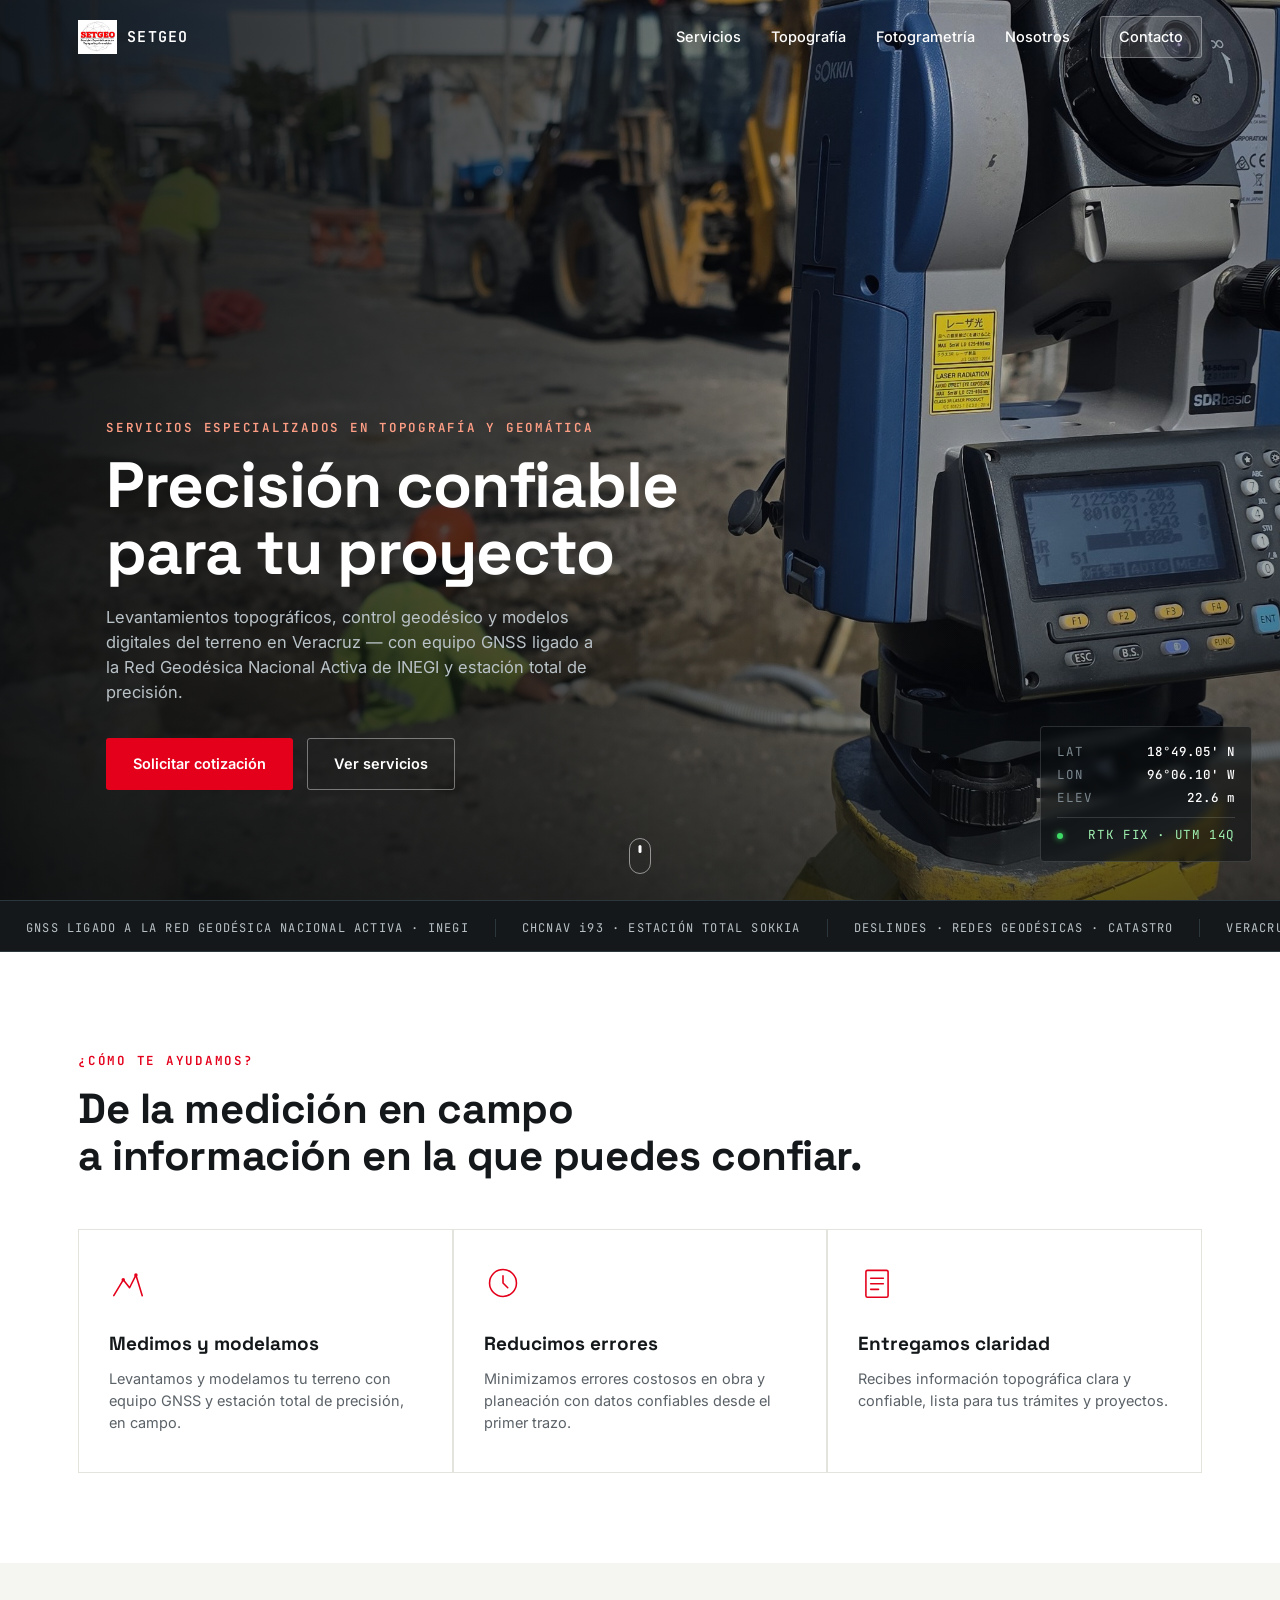
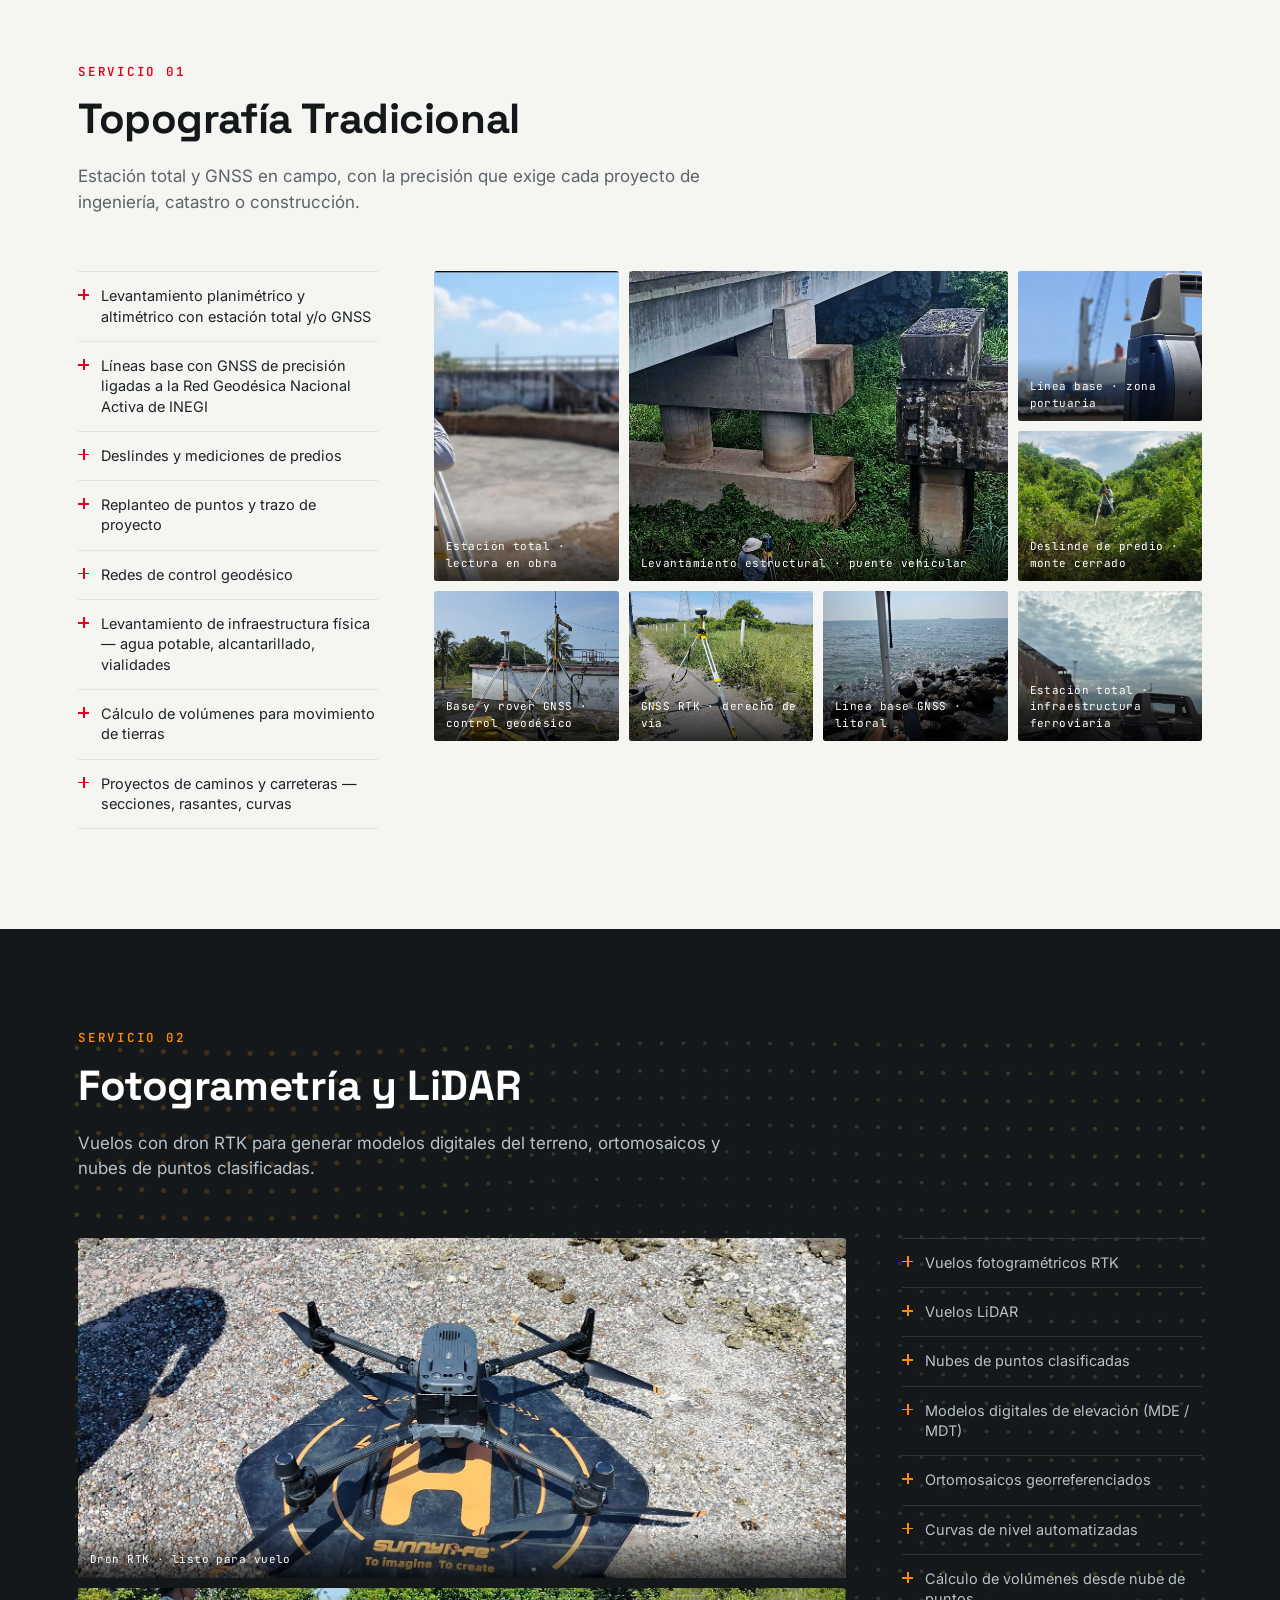
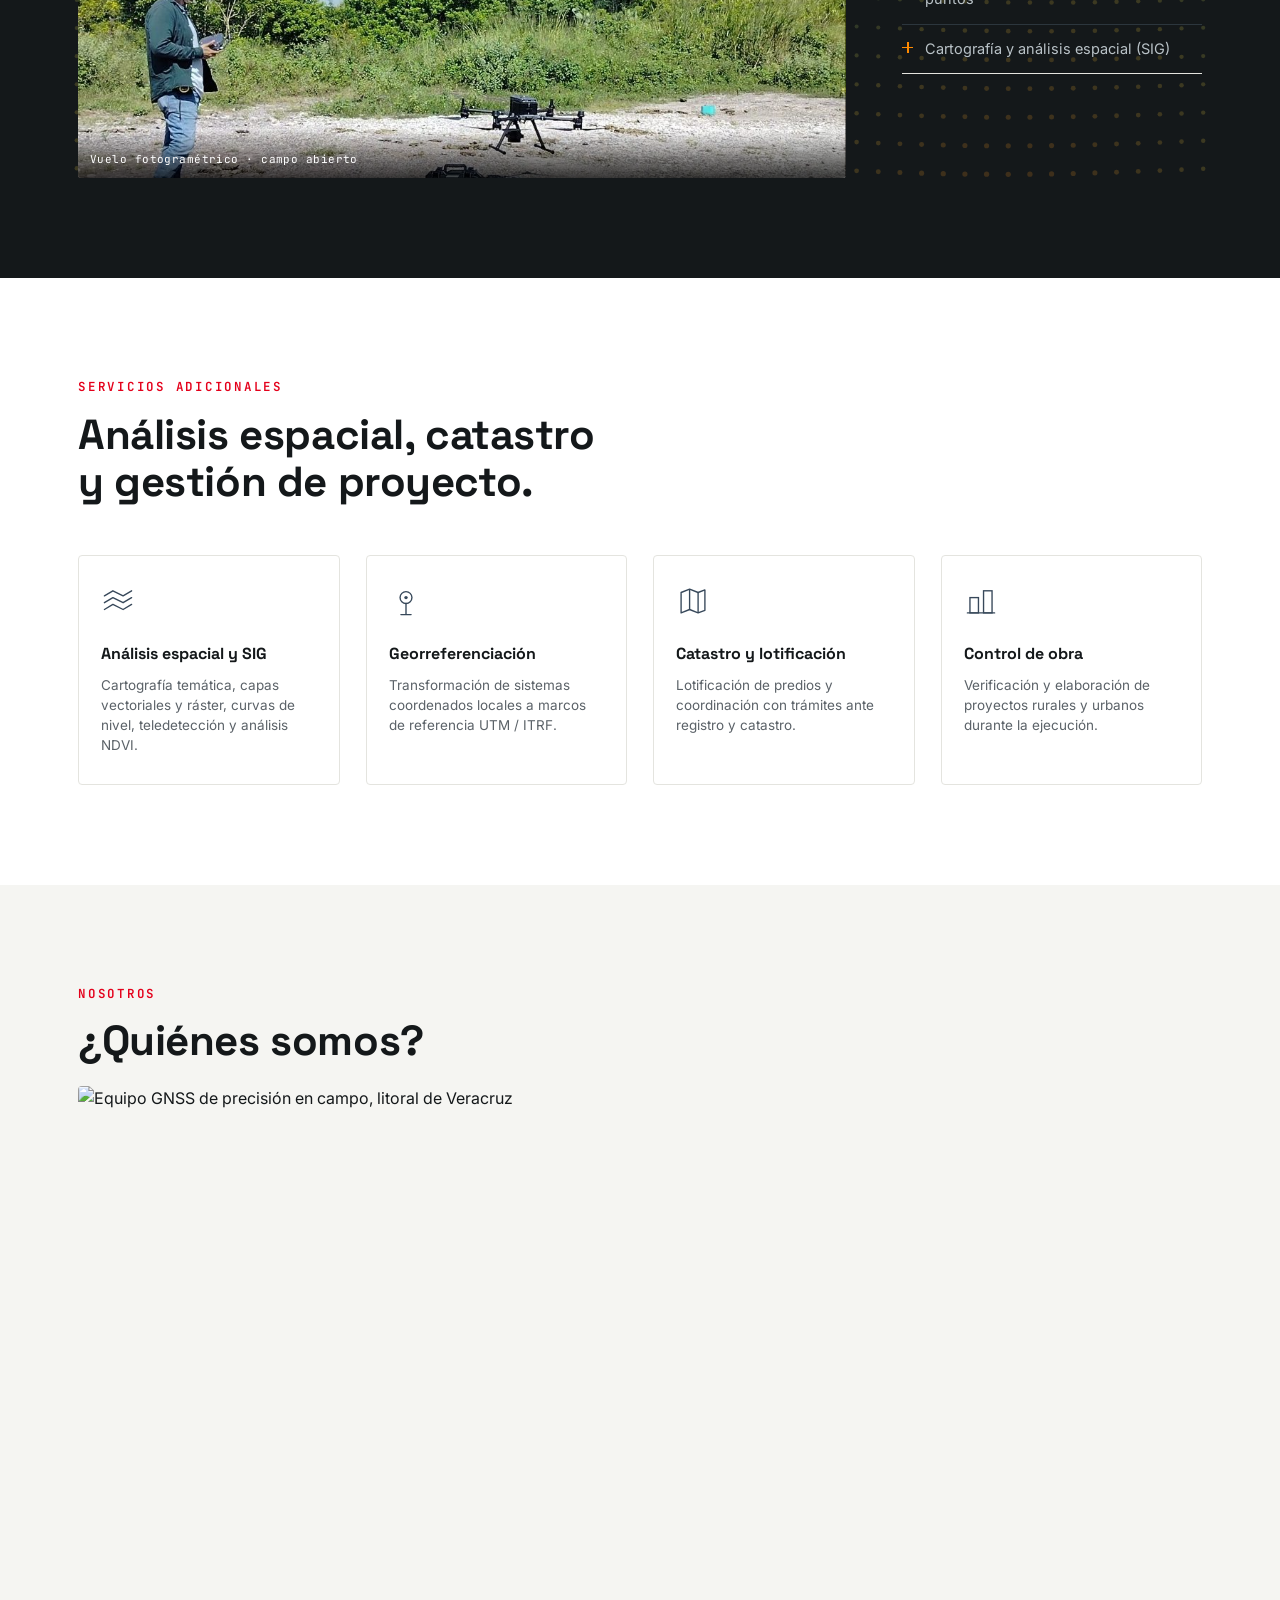
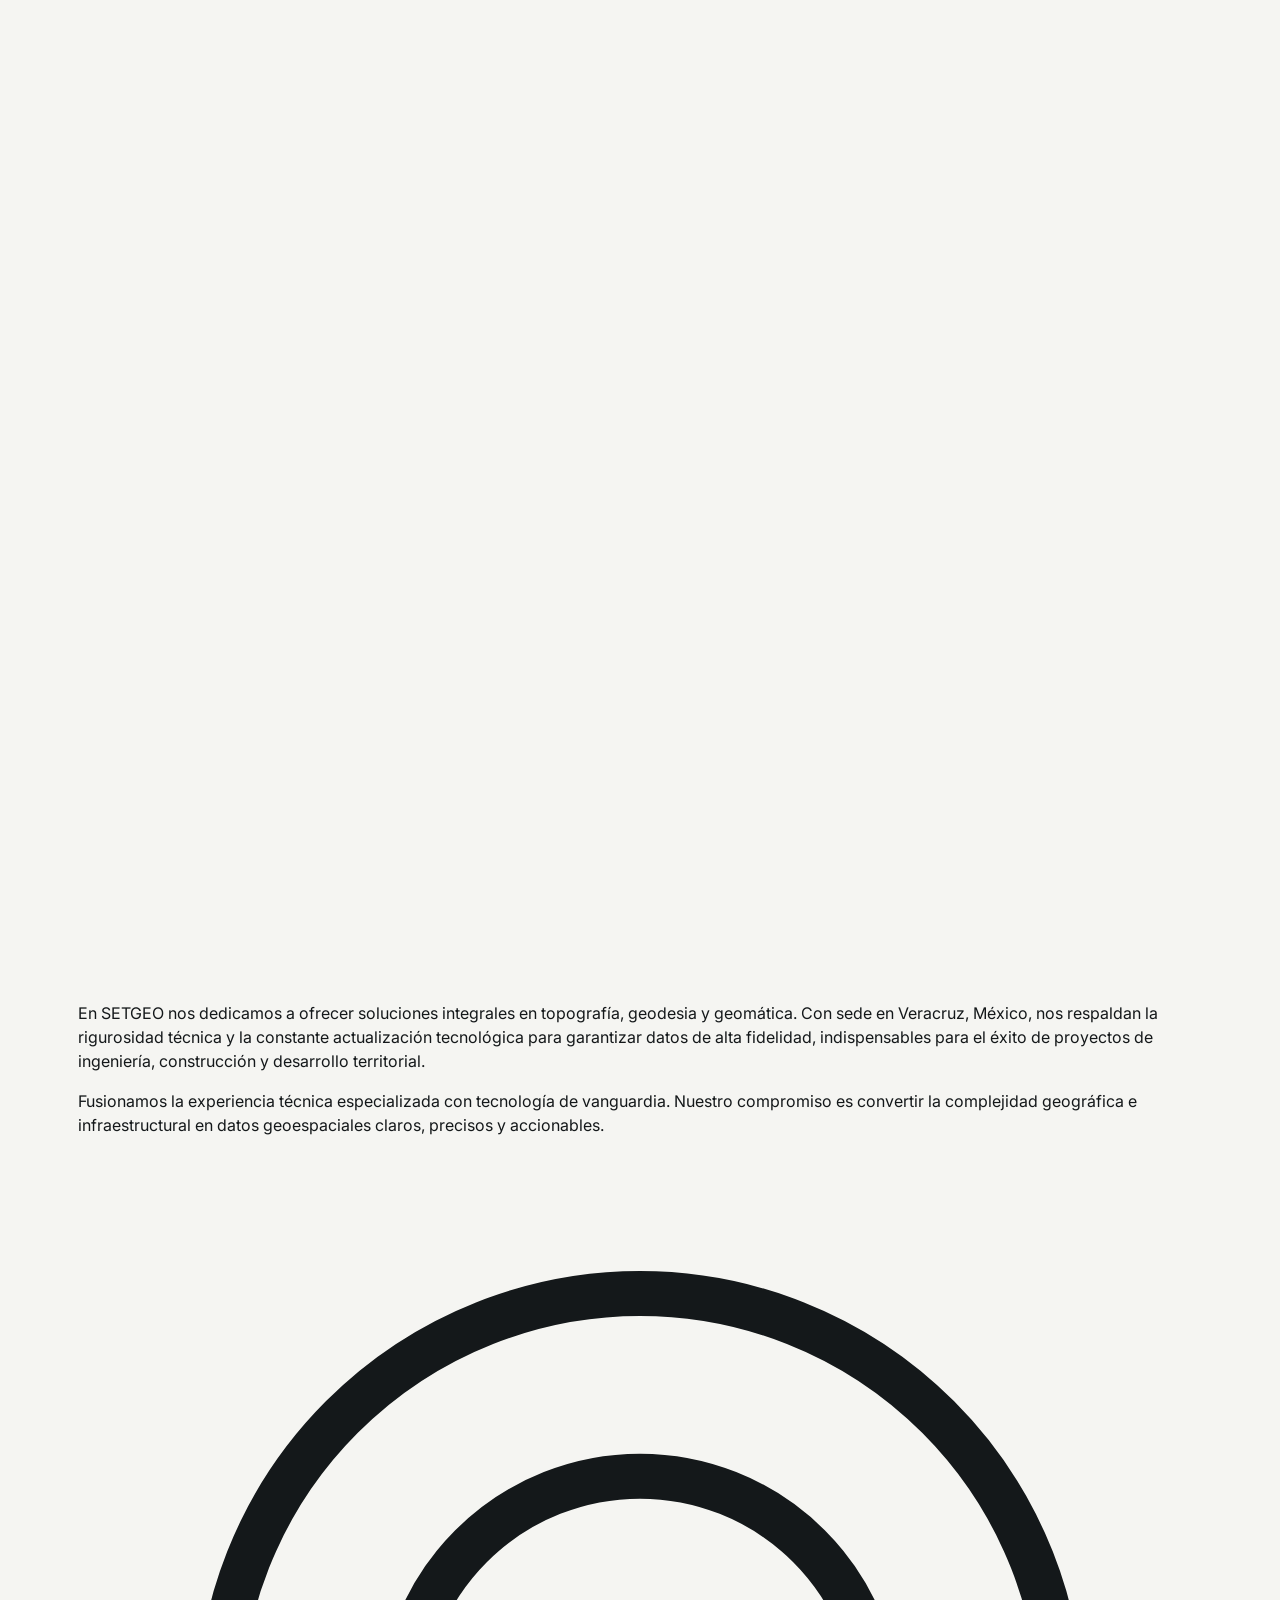
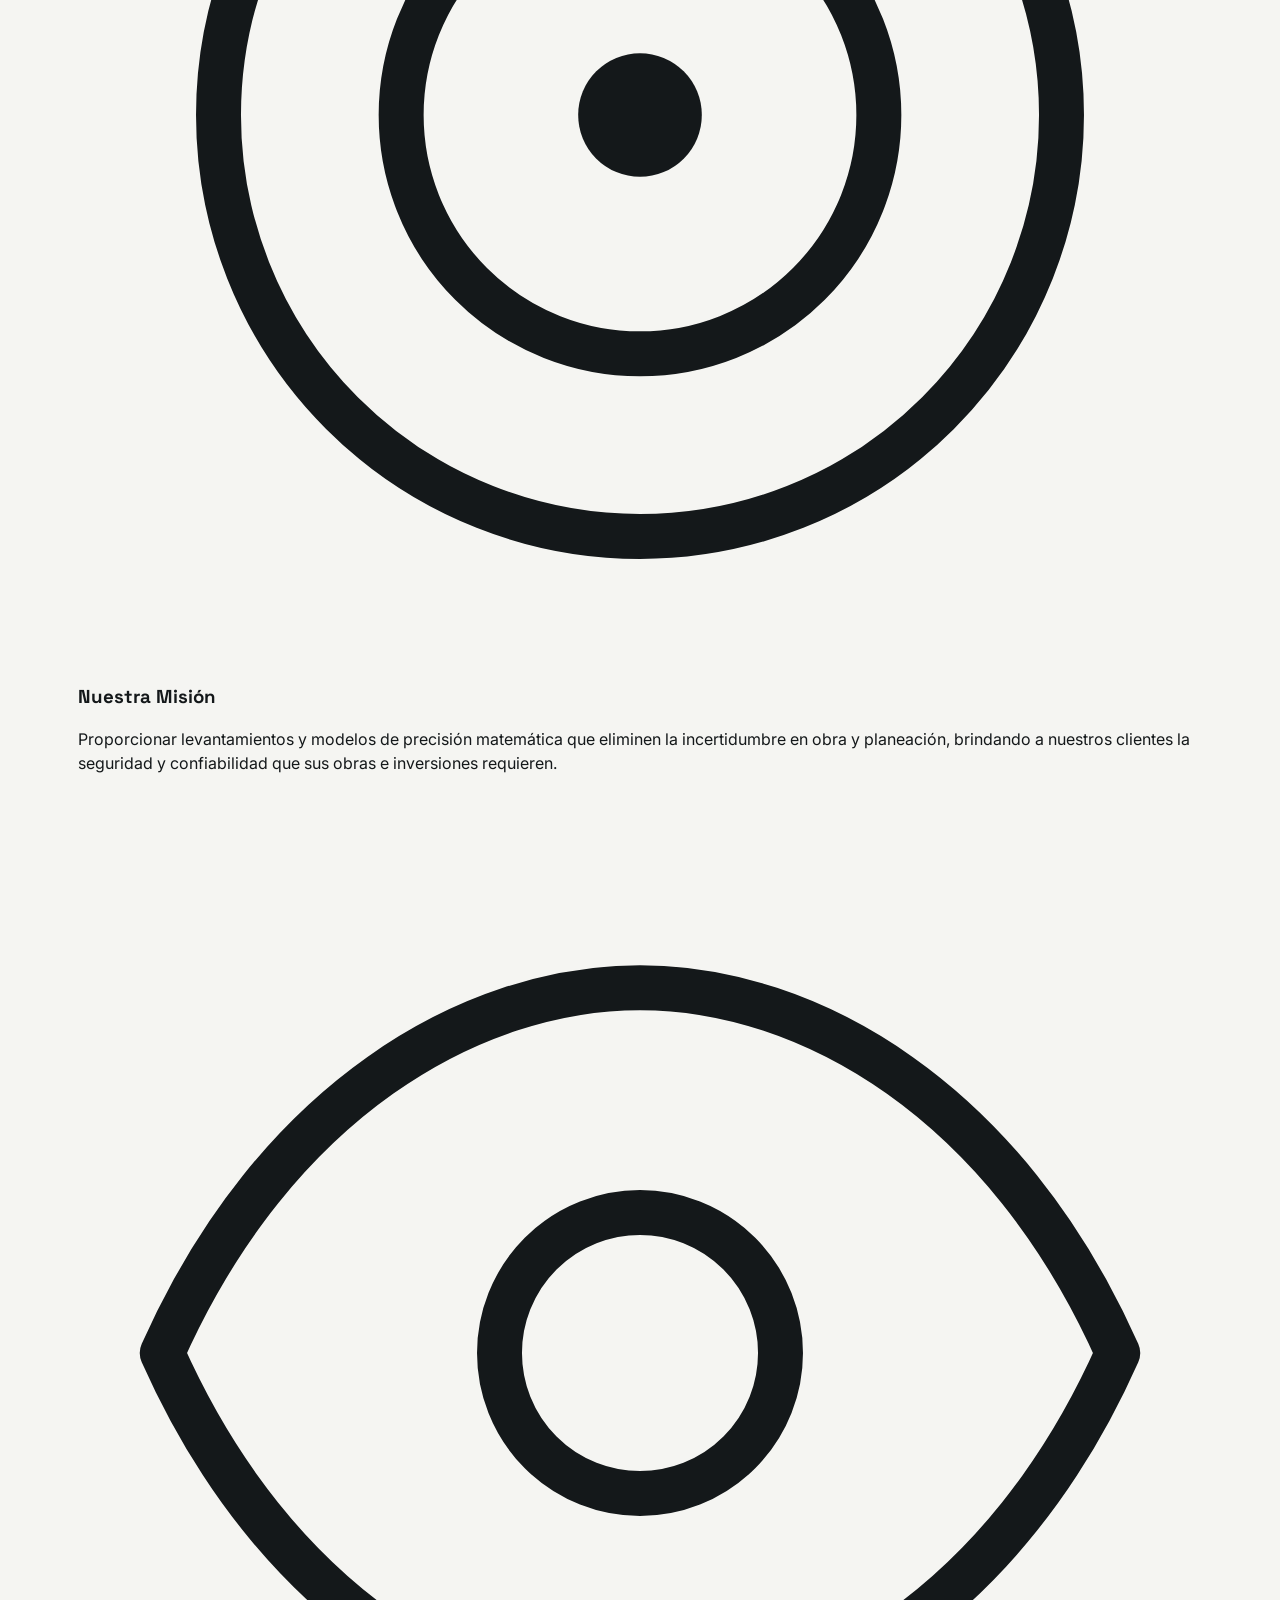
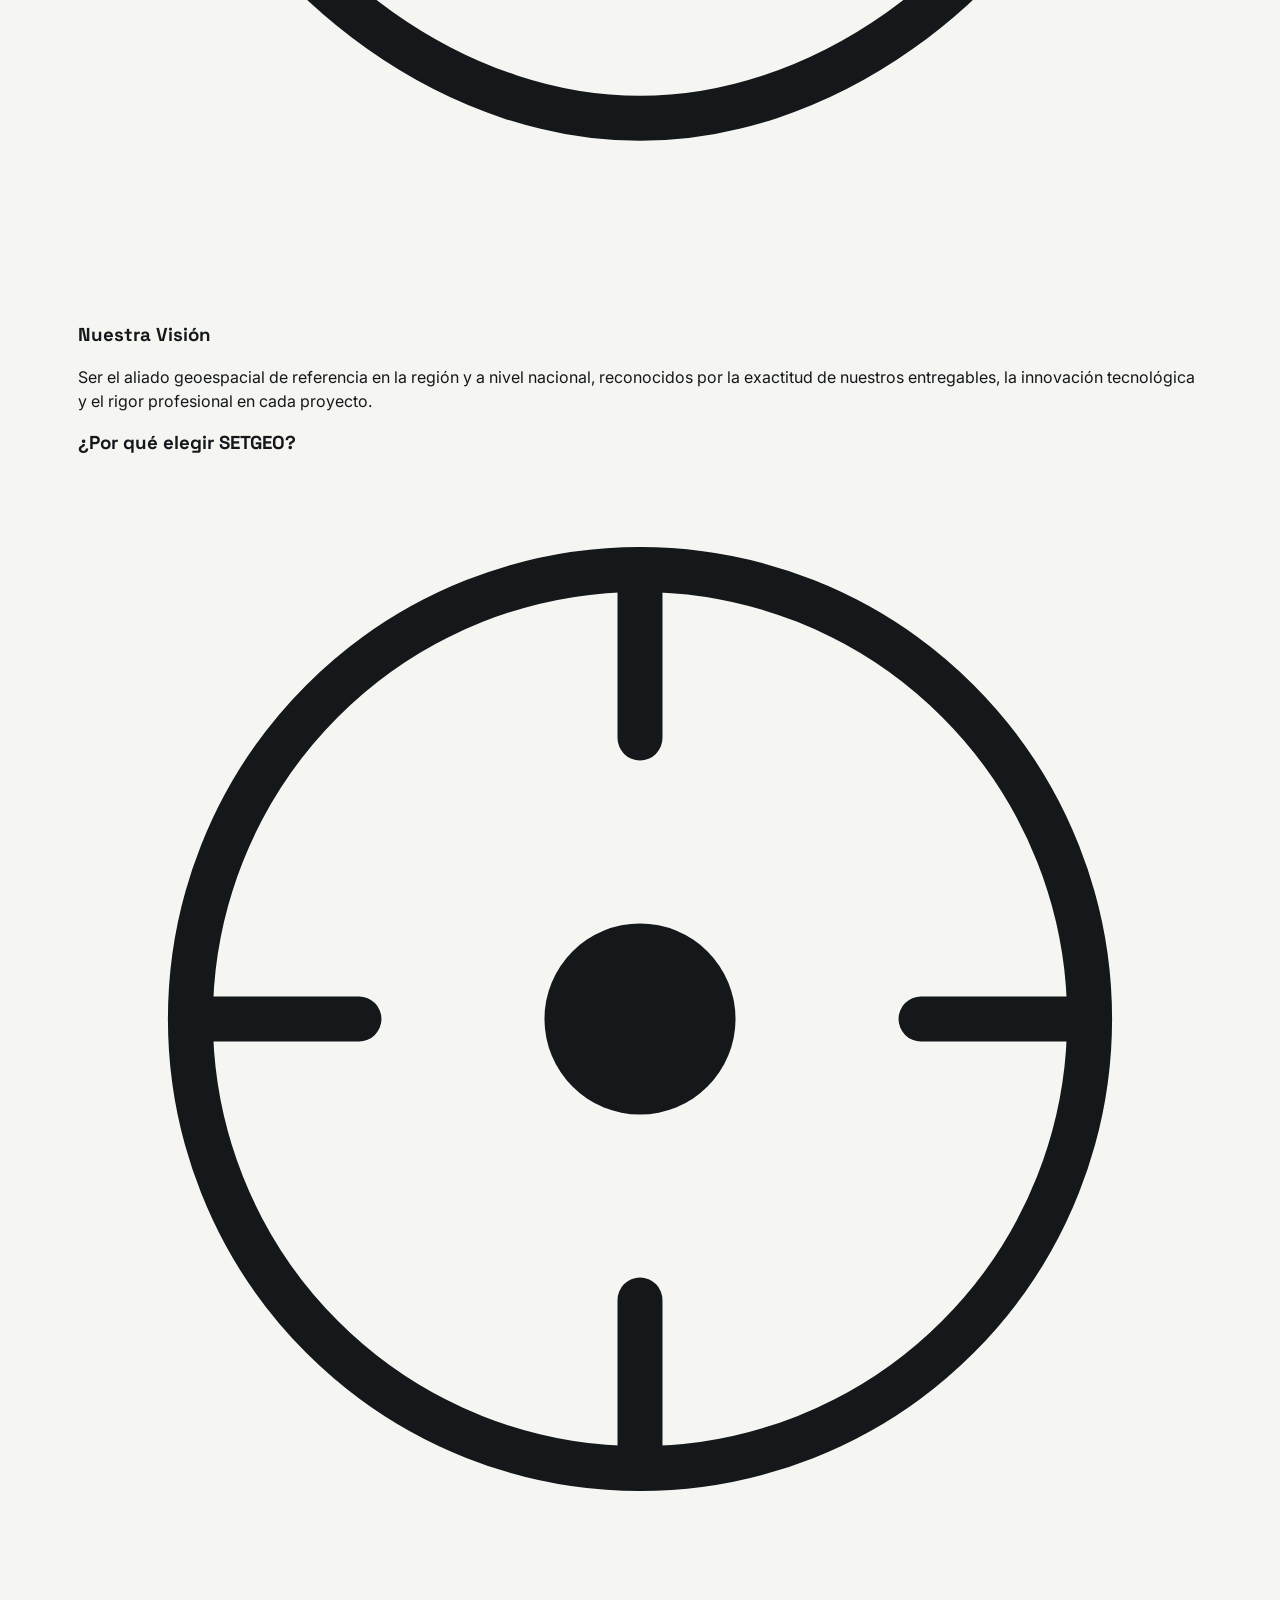
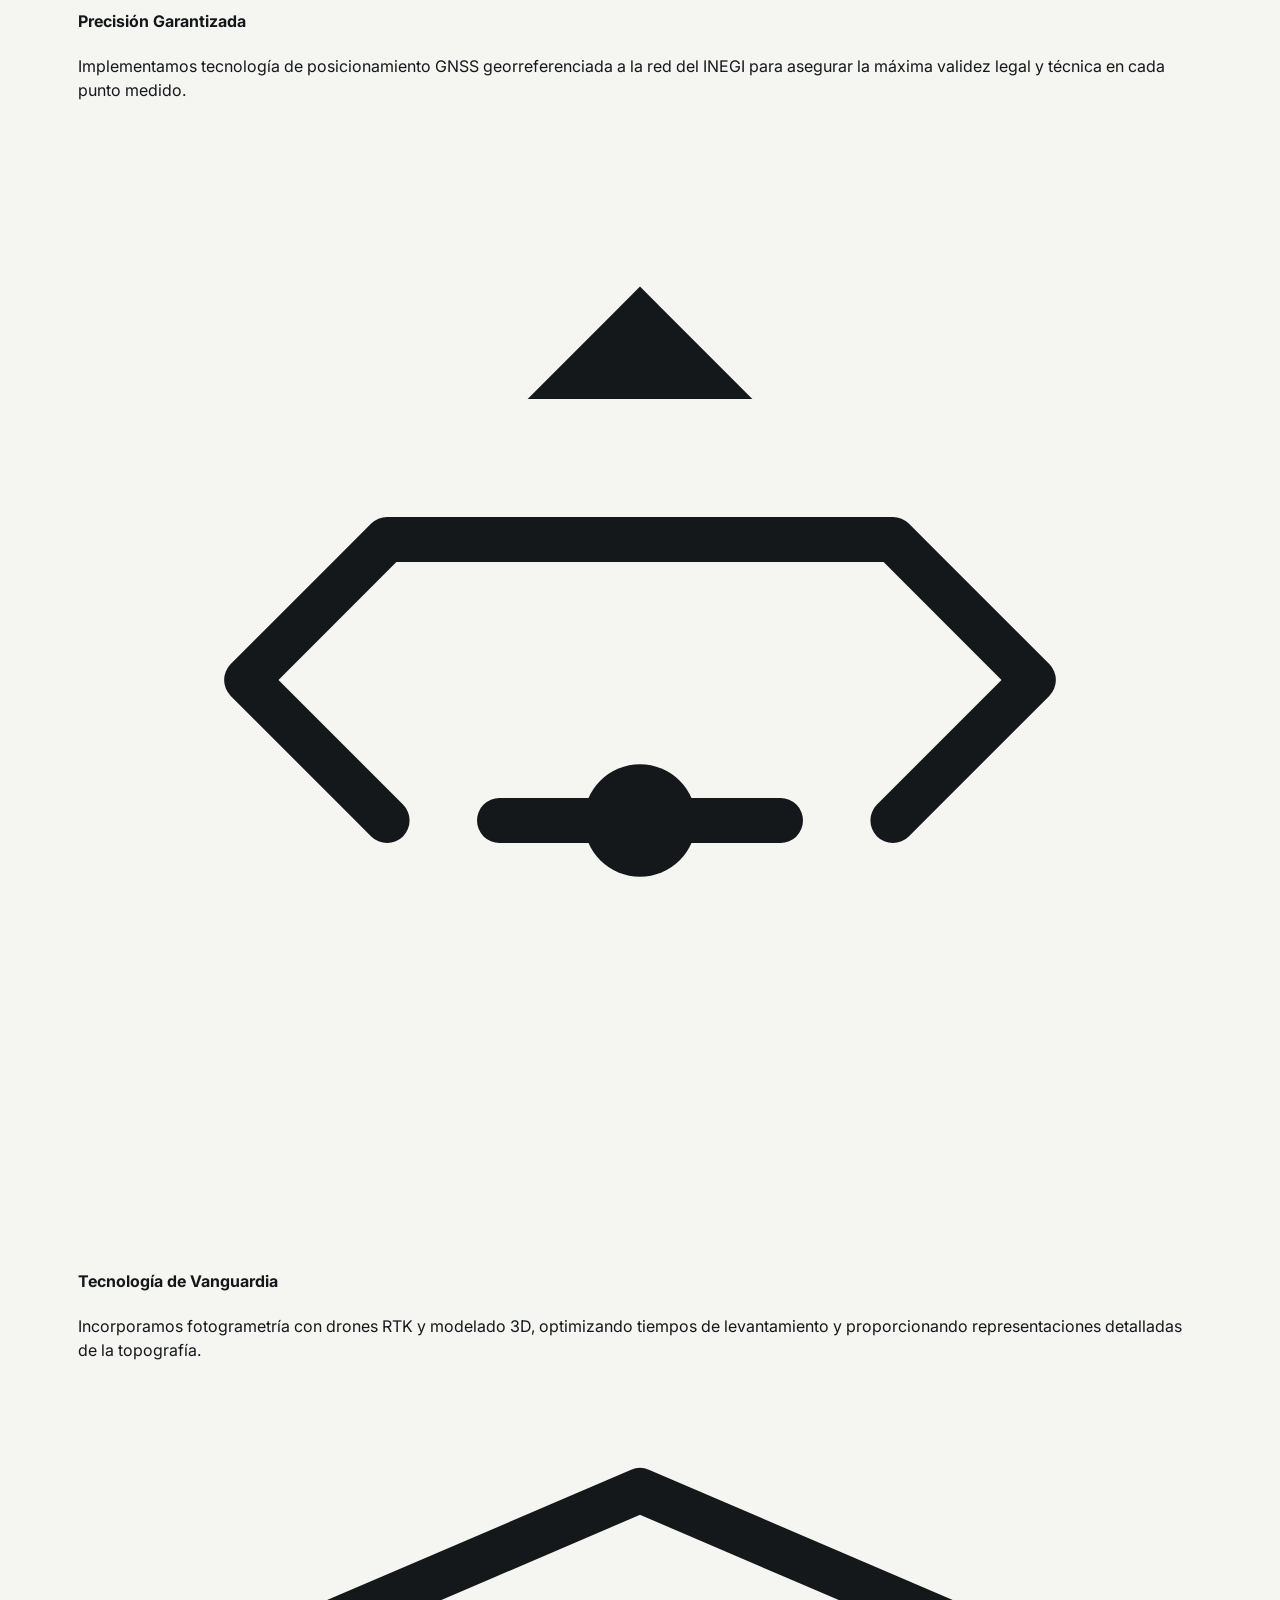
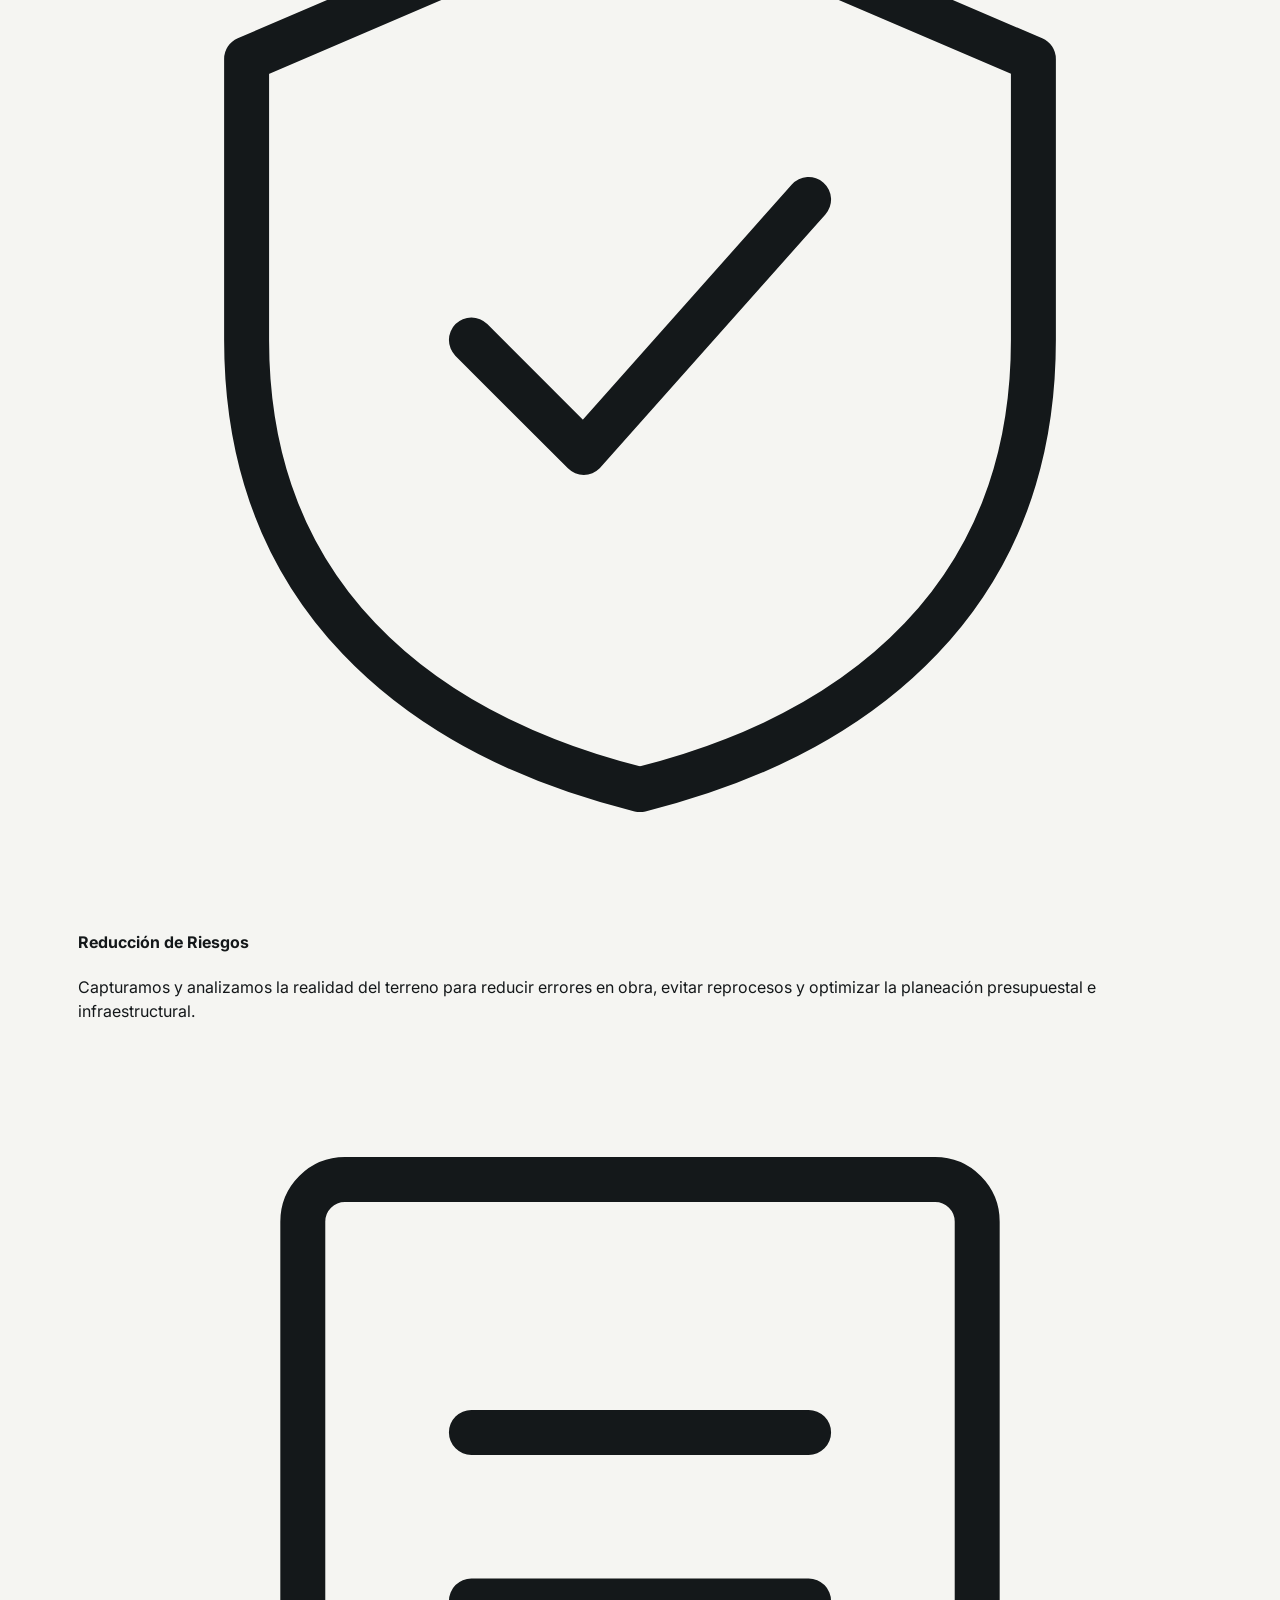
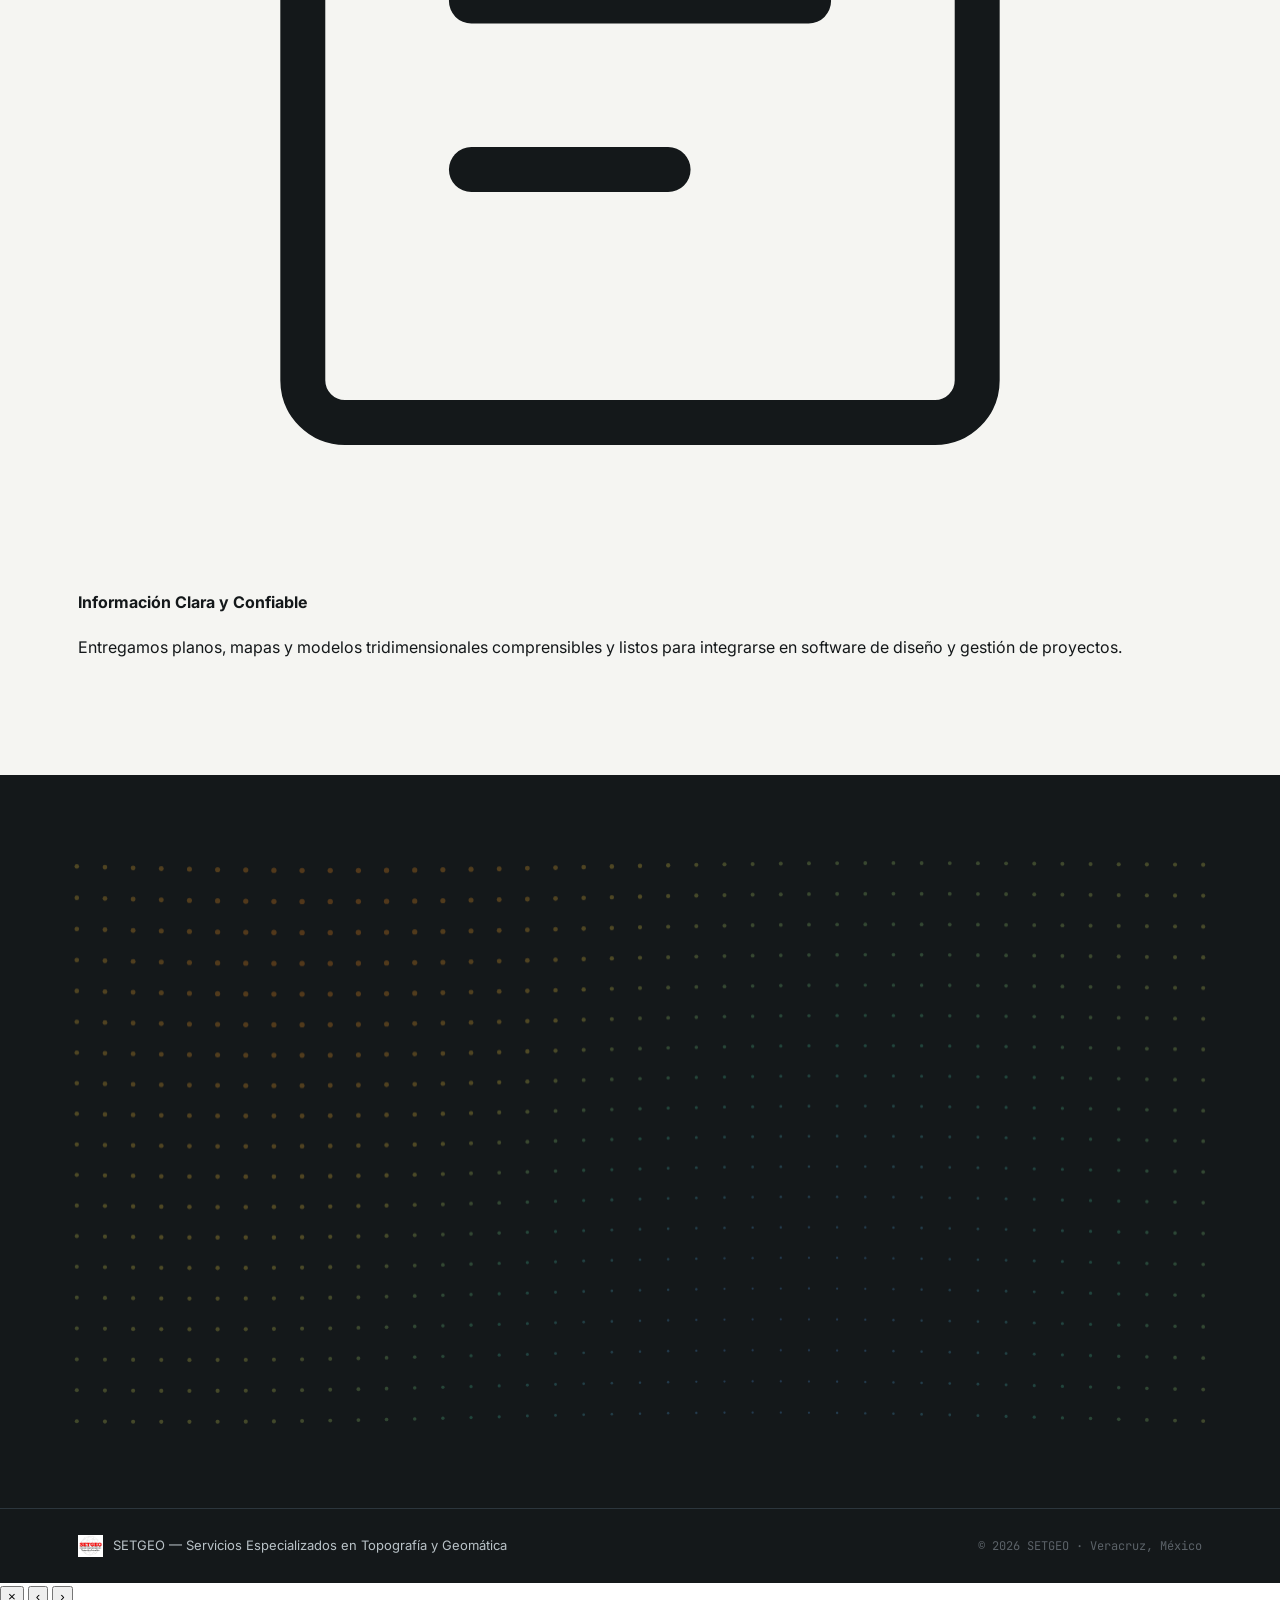
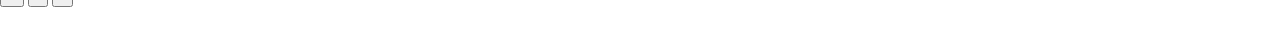
==== index.html @ 37767a43 "Add files via upload" ====
<!DOCTYPE html>
<html lang="es-MX">
<head>
<meta charset="UTF-8">
<meta name="viewport" content="width=device-width, initial-scale=1.0">
<title>SETGEO — Servicios Especializados en Topografía y Geomática</title>
<meta name="description" content="SETGEO — Levantamientos topográficos, GNSS ligado a la Red Geodésica Nacional Activa de INEGI, fotogrametría y LiDAR con dron RTK en Veracruz, México.">

<link rel="preconnect" href="https://fonts.googleapis.com">
<link rel="preconnect" href="https://fonts.gstatic.com" crossorigin>
<link href="https://fonts.googleapis.com/css2?family=Space+Grotesk:wght@400..700&family=Inter:wght@400;500;600;700&family=JetBrains+Mono:wght@400;500;600&display=swap" rel="stylesheet">

<link rel="stylesheet" href="styles.css">
</head>
<body>

<!-- ============ NAV ============ -->
<header class="nav" id="nav">
  <div class="nav__inner">
    <a href="#top" class="nav__brand">
      <img src="assets/logo-setgeo.png" alt="SETGEO" class="nav__logo">
      <span class="nav__brandtext">SETGEO</span>
    </a>
    <nav class="nav__links" id="navLinks">
      <a href="#ayudamos">Servicios</a>
      <a href="#topografia">Topografía</a>
      <a href="#fotogrametria">Fotogrametría</a>
      <a href="#nosotros">Nosotros</a>
      <a href="#contacto" class="nav__cta">Contacto</a>
    </nav>
    <button class="nav__burger" id="navBurger" aria-label="Abrir menú">
      <span></span><span></span><span></span>
    </button>
  </div>
  <div class="nav__scrim" id="navScrim"></div>
</header>

<!-- ============ HERO ============ -->
<section class="hero" id="top">
  <div class="hero__media">
    <img src="assets/hero-estacion-coordenadas.jpg" alt="Estación total Sokkia en campo mostrando lectura de coordenadas" loading="eager">
    <div class="hero__scrim"></div>
  </div>

  <div class="hero__content">
    <p class="eyebrow eyebrow--light">Servicios Especializados en Topografía y Geomática</p>
    <h1 class="hero__title">Precisión confiable<br>para tu proyecto</h1>
    <p class="hero__lead">Levantamientos topográficos, control geodésico y modelos digitales del terreno en Veracruz — con equipo GNSS ligado a la Red Geodésica Nacional Activa de INEGI y estación total de precisión.</p>
    <div class="hero__actions">
      <a href="#contacto" class="btn btn--red">Solicitar cotización</a>
      <a href="#ayudamos" class="btn btn--ghost-light">Ver servicios</a>
    </div>
  </div>

  <div class="hud" aria-hidden="true">
    <div class="hud__row"><span class="hud__label">LAT</span><span class="hud__val" id="hudLat">19°06.35' N</span></div>
    <div class="hud__row"><span class="hud__label">LON</span><span class="hud__val" id="hudLon">96°06.81' W</span></div>
    <div class="hud__row"><span class="hud__label">ELEV</span><span class="hud__val" id="hudElev">4.2 m</span></div>
    <div class="hud__row hud__row--status"><span class="hud__dot"></span><span>RTK FIX · UTM 14Q</span></div>
  </div>

  <a href="#ayudamos" class="scrolldown" aria-label="Bajar">
    <span></span>
  </a>
</section>

<!-- ============ TRUST MARQUEE ============ -->
<div class="marquee">
  <div class="marquee__track">
    <span>GNSS LIGADO A LA RED GEODÉSICA NACIONAL ACTIVA · INEGI</span>
    <span>CHCNAV i93 · ESTACIÓN TOTAL SOKKIA</span>
    <span>DESLINDES · REDES GEODÉSICAS · CATASTRO</span>
    <span>VERACRUZ Y REGIÓN</span>
    <span>GNSS LIGADO A LA RED GEODÉSICA NACIONAL ACTIVA · INEGI</span>
    <span>CHCNAV i93 · ESTACIÓN TOTAL SOKKIA</span>
    <span>DESLINDES · REDES GEODÉSICAS · CATASTRO</span>
    <span>VERACRUZ Y REGIÓN</span>
  </div>
</div>

<!-- ============ CÓMO TE AYUDAMOS ============ -->
<section class="helps" id="ayudamos">
  <div class="wrap">
    <p class="eyebrow">¿Cómo te ayudamos?</p>
    <h2 class="h2">De la medición en campo<br>a información en la que puedes confiar.</h2>

    <div class="helps__grid">
      <div class="helpcard">
        <svg class="helpcard__icon" viewBox="0 0 48 48" fill="none"><path d="M6 40L18 20L26 30L34 14L42 40" stroke="currentColor" stroke-width="2" stroke-linecap="round" stroke-linejoin="round"/><circle cx="18" cy="20" r="2.2" fill="currentColor"/><circle cx="34" cy="14" r="2.2" fill="currentColor"/></svg>
        <h3>Medimos y modelamos</h3>
        <p>Levantamos y modelamos tu terreno con equipo GNSS y estación total de precisión, en campo.</p>
      </div>
      <div class="helpcard">
        <svg class="helpcard__icon" viewBox="0 0 48 48" fill="none"><circle cx="24" cy="24" r="17" stroke="currentColor" stroke-width="2"/><path d="M24 15v9l6 6" stroke="currentColor" stroke-width="2" stroke-linecap="round"/></svg>
        <h3>Reducimos errores</h3>
        <p>Minimizamos errores costosos en obra y planeación con datos confiables desde el primer trazo.</p>
      </div>
      <div class="helpcard">
        <svg class="helpcard__icon" viewBox="0 0 48 48" fill="none"><rect x="10" y="8" width="28" height="34" rx="2" stroke="currentColor" stroke-width="2"/><path d="M16 18h16M16 25h16M16 32h10" stroke="currentColor" stroke-width="2" stroke-linecap="round"/></svg>
        <h3>Entregamos claridad</h3>
        <p>Recibes información topográfica clara y confiable, lista para tus trámites y proyectos.</p>
      </div>
    </div>
  </div>
</section>

<!-- ============ TOPOGRAFÍA TRADICIONAL ============ -->
<section class="service service--topo" id="topografia">
  <div class="wrap">
    <div class="service__head">
      <p class="eyebrow eyebrow--red">Servicio 01</p>
      <h2 class="h2">Topografía Tradicional</h2>
      <p class="service__lead">Estación total y GNSS en campo, con la precisión que exige cada proyecto de ingeniería, catastro o construcción.</p>
    </div>

    <div class="service__body">
      <ul class="servicelist">
        <li><span class="mark"></span>Levantamiento planimétrico y altimétrico con estación total y/o GNSS</li>
        <li><span class="mark"></span>Líneas base con GNSS de precisión ligadas a la Red Geodésica Nacional Activa de INEGI</li>
        <li><span class="mark"></span>Deslindes y mediciones de predios</li>
        <li><span class="mark"></span>Replanteo de puntos y trazo de proyecto</li>
        <li><span class="mark"></span>Redes de control geodésico</li>
        <li><span class="mark"></span>Levantamiento de infraestructura física — agua potable, alcantarillado, vialidades</li>
        <li><span class="mark"></span>Cálculo de volúmenes para movimiento de tierras</li>
        <li><span class="mark"></span>Proyectos de caminos y carreteras — secciones, rasantes, curvas</li>
      </ul>

      <div class="gallery">
        <figure class="gallery__item gallery__item--tall">
          <img src="assets/topo-visor-estacion.jpg" loading="lazy" alt="Ingeniero operando estación total en obra">
          <figcaption>Estación total · lectura en obra</figcaption>
        </figure>
        <figure class="gallery__item gallery__item--wide">
          <img src="assets/topo-puente-aereo.jpg" loading="lazy" alt="Levantamiento topográfico bajo puente vehicular">
          <figcaption>Levantamiento estructural · puente vehicular</figcaption>
        </figure>
        <figure class="gallery__item">
          <img src="assets/topo-puerto-grua.jpg" loading="lazy" alt="Estación total Sokkia en zona portuaria">
          <figcaption>Línea base · zona portuaria</figcaption>
        </figure>
        <figure class="gallery__item">
          <img src="assets/topo-monte-cerrado.jpg" loading="lazy" alt="Levantamiento en terreno de monte cerrado">
          <figcaption>Deslinde de predio · monte cerrado</figcaption>
        </figure>
        <figure class="gallery__item">
          <img src="assets/topo-gnss-azotea.jpg" loading="lazy" alt="Equipo GNSS base y rover CHCNAV">
          <figcaption>Base y rover GNSS · control geodésico</figcaption>
        </figure>
        <figure class="gallery__item">
          <img src="assets/topo-gnss-torres.jpg" loading="lazy" alt="Equipo GNSS RTK en derecho de vía">
          <figcaption>GNSS RTK · derecho de vía</figcaption>
        </figure>
        <figure class="gallery__item">
          <img src="assets/topo-gnss-costa.jpg" loading="lazy" alt="Levantamiento GNSS en litoral veracruzano">
          <figcaption>Línea base GNSS · litoral</figcaption>
        </figure>
        <figure class="gallery__item">
          <img src="assets/topo-patio-ferroviario.jpg" loading="lazy" alt="Estación total en patio ferroviario">
          <figcaption>Estación total · infraestructura ferroviaria</figcaption>
        </figure>
      </div>
    </div>
  </div>
</section>

<!-- ============ FOTOGRAMETRÍA Y LIDAR ============ -->
<section class="service service--geo" id="fotogrametria">
  <canvas class="geo__canvas" id="pointCloud" aria-hidden="true"></canvas>
  <div class="wrap">
    <div class="service__head">
      <p class="eyebrow eyebrow--signal">Servicio 02</p>
      <h2 class="h2 h2--light">Fotogrametría y LiDAR</h2>
      <p class="service__lead service__lead--light">Vuelos con dron RTK para generar modelos digitales del terreno, ortomosaicos y nubes de puntos clasificadas.</p>
    </div>

    <div class="service__body service__body--reverse">
      <div class="geo__photos">
        <figure class="gallery__item gallery__item--feature">
          <img src="assets/geo-dron-landing.jpg" loading="lazy" alt="Dron RTK listo para despegue sobre plataforma de aterrizaje">
          <figcaption>Dron RTK · listo para vuelo</figcaption>
        </figure>
        <figure class="gallery__item">
          <img src="assets/geo-dron-piloto.jpg" loading="lazy" alt="Piloto operando dron durante vuelo fotogramétrico en campo">
          <figcaption>Vuelo fotogramétrico · campo abierto</figcaption>
        </figure>
      </div>

      <ul class="servicelist servicelist--light">
        <li><span class="mark mark--signal"></span>Vuelos fotogramétricos RTK</li>
        <li><span class="mark mark--signal"></span>Vuelos LiDAR</li>
        <li><span class="mark mark--signal"></span>Nubes de puntos clasificadas</li>
        <li><span class="mark mark--signal"></span>Modelos digitales de elevación (MDE / MDT)</li>
        <li><span class="mark mark--signal"></span>Ortomosaicos georreferenciados</li>
        <li><span class="mark mark--signal"></span>Curvas de nivel automatizadas</li>
        <li><span class="mark mark--signal"></span>Cálculo de volúmenes desde nube de puntos</li>
        <li><span class="mark mark--signal"></span>Cartografía y análisis espacial (SIG)</li>
      </ul>
    </div>
  </div>
</section>

<!-- ============ SERVICIOS ADICIONALES ============ -->
<section class="extra">
  <div class="wrap">
    <p class="eyebrow">Servicios adicionales</p>
    <h2 class="h2">Análisis espacial, catastro<br>y gestión de proyecto.</h2>

    <div class="extra__grid">
      <div class="extracard">
        <svg viewBox="0 0 40 40" fill="none"><path d="M4 14L14 8L26 14L36 8" stroke="currentColor" stroke-width="1.6" stroke-linecap="round" stroke-linejoin="round"/><path d="M4 22L14 16L26 22L36 16" stroke="currentColor" stroke-width="1.6" stroke-linecap="round" stroke-linejoin="round"/><path d="M4 30L14 24L26 30L36 24" stroke="currentColor" stroke-width="1.6" stroke-linecap="round" stroke-linejoin="round"/></svg>
        <h3>Análisis espacial y SIG</h3>
        <p>Cartografía temática, capas vectoriales y ráster, curvas de nivel, teledetección y análisis NDVI.</p>
      </div>
      <div class="extracard">
        <svg viewBox="0 0 40 40" fill="none"><circle cx="20" cy="16" r="7" stroke="currentColor" stroke-width="1.6"/><path d="M20 23v13M14 36h12" stroke="currentColor" stroke-width="1.6" stroke-linecap="round"/><circle cx="20" cy="16" r="2" fill="currentColor"/></svg>
        <h3>Georreferenciación</h3>
        <p>Transformación de sistemas coordenados locales a marcos de referencia UTM / ITRF.</p>
      </div>
      <div class="extracard">
        <svg viewBox="0 0 40 40" fill="none"><path d="M6 34V10l10-4 10 4 8-3v24l-8 3-10-4-10 4z" stroke="currentColor" stroke-width="1.6" stroke-linejoin="round"/><path d="M16 6v24M26 10v24" stroke="currentColor" stroke-width="1.6"/></svg>
        <h3>Catastro y lotificación</h3>
        <p>Lotificación de predios y coordinación con trámites ante registro y catastro.</p>
      </div>
      <div class="extracard">
        <svg viewBox="0 0 40 40" fill="none"><rect x="7" y="16" width="10" height="18" stroke="currentColor" stroke-width="1.6"/><rect x="23" y="8" width="10" height="26" stroke="currentColor" stroke-width="1.6"/><path d="M4 34h32" stroke="currentColor" stroke-width="1.6" stroke-linecap="round"/></svg>
        <h3>Control de obra</h3>
        <p>Verificación y elaboración de proyectos rurales y urbanos durante la ejecución.</p>
      </div>
    </div>
  </div>
</section>

<!-- ============ NOSOTROS ============ -->
<section class="about" id="nosotros">
  <div class="wrap">
    <p class="eyebrow">Nosotros</p>
    <h2 class="h2">¿Quiénes somos?</h2>

    <div class="about__intro">
      <div class="about__media">
        <img src="assets/about-gnss-costa.jpg" loading="lazy" alt="Equipo GNSS de precisión en campo, litoral de Veracruz">
      </div>
      <div class="about__introtext">
        <p>En SETGEO nos dedicamos a ofrecer soluciones integrales en topografía, geodesia y geomática. Con sede en Veracruz, México, nos respaldan la rigurosidad técnica y la constante actualización tecnológica para garantizar datos de alta fidelidad, indispensables para el éxito de proyectos de ingeniería, construcción y desarrollo territorial.</p>
        <p>Fusionamos la experiencia técnica especializada con tecnología de vanguardia. Nuestro compromiso es convertir la complejidad geográfica e infraestructural en datos geoespaciales claros, precisos y accionables.</p>
      </div>
    </div>

    <div class="pillars">
      <div class="pillar">
        <svg class="pillar__icon" viewBox="0 0 40 40" fill="none"><circle cx="20" cy="20" r="15" stroke="currentColor" stroke-width="1.6"/><circle cx="20" cy="20" r="8.5" stroke="currentColor" stroke-width="1.6"/><circle cx="20" cy="20" r="2.2" fill="currentColor"/></svg>
        <h3>Nuestra Misión</h3>
        <p>Proporcionar levantamientos y modelos de precisión matemática que eliminen la incertidumbre en obra y planeación, brindando a nuestros clientes la seguridad y confiabilidad que sus obras e inversiones requieren.</p>
      </div>
      <div class="pillar">
        <svg class="pillar__icon" viewBox="0 0 40 40" fill="none"><path d="M3 20C7 11 14 7 20 7s13 4 17 13c-4 9-11 13-17 13S7 29 3 20z" stroke="currentColor" stroke-width="1.6" stroke-linejoin="round"/><circle cx="20" cy="20" r="5" stroke="currentColor" stroke-width="1.6"/></svg>
        <h3>Nuestra Visión</h3>
        <p>Ser el aliado geoespacial de referencia en la región y a nivel nacional, reconocidos por la exactitud de nuestros entregables, la innovación tecnológica y el rigor profesional en cada proyecto.</p>
      </div>
    </div>

    <div class="why">
      <h3 class="why__title">¿Por qué elegir SETGEO?</h3>
      <div class="why__grid">
        <div class="whycard">
          <svg viewBox="0 0 40 40" fill="none"><circle cx="20" cy="20" r="16" stroke="currentColor" stroke-width="1.6"/><path d="M20 4v6M20 30v6M4 20h6M30 20h6" stroke="currentColor" stroke-width="1.6" stroke-linecap="round"/><circle cx="20" cy="20" r="3.4" fill="currentColor"/></svg>
          <h4>Precisión Garantizada</h4>
          <p>Implementamos tecnología de posicionamiento GNSS georreferenciada a la red del INEGI para asegurar la máxima validez legal y técnica en cada punto medido.</p>
        </div>
        <div class="whycard">
          <svg viewBox="0 0 40 40" fill="none"><path d="M20 6l4 4h-8l4-4z" fill="currentColor"/><path d="M11 15h18M11 15l-5 5 5 5M29 15l5 5-5 5M15 25h10" stroke="currentColor" stroke-width="1.6" stroke-linecap="round" stroke-linejoin="round"/><circle cx="20" cy="25" r="2" fill="currentColor"/></svg>
          <h4>Tecnología de Vanguardia</h4>
          <p>Incorporamos fotogrametría con drones RTK y modelado 3D, optimizando tiempos de levantamiento y proporcionando representaciones detalladas de la topografía.</p>
        </div>
        <div class="whycard">
          <svg viewBox="0 0 40 40" fill="none"><path d="M20 4l14 6v10c0 9-6 14-14 16C12 34 6 29 6 20V10l14-6z" stroke="currentColor" stroke-width="1.6" stroke-linejoin="round"/><path d="M14 20l4 4 8-9" stroke="currentColor" stroke-width="1.6" stroke-linecap="round" stroke-linejoin="round"/></svg>
          <h4>Reducción de Riesgos</h4>
          <p>Capturamos y analizamos la realidad del terreno para reducir errores en obra, evitar reprocesos y optimizar la planeación presupuestal e infraestructural.</p>
        </div>
        <div class="whycard">
          <svg viewBox="0 0 40 40" fill="none"><rect x="8" y="5" width="24" height="30" rx="1.5" stroke="currentColor" stroke-width="1.6"/><path d="M14 14h12M14 20h12M14 26h7" stroke="currentColor" stroke-width="1.6" stroke-linecap="round"/></svg>
          <h4>Información Clara y Confiable</h4>
          <p>Entregamos planos, mapas y modelos tridimensionales comprensibles y listos para integrarse en software de diseño y gestión de proyectos.</p>
        </div>
      </div>
    </div>
  </div>
</section>

<!-- ============ CONTACTO ============ -->
<section class="contact" id="contacto">
  <canvas class="geo__canvas geo__canvas--contact" id="pointCloud2" aria-hidden="true"></canvas>
  <div class="wrap contact__wrap">
    <div class="contact__left">
      <p class="eyebrow eyebrow--light">Contacto</p>
      <h2 class="h2 h2--light">Cuéntanos de tu<br>proyecto o predio.</h2>
      <p class="contact__lead">Respondemos por WhatsApp, llamada o correo. Cuéntanos ubicación y tipo de levantamiento para preparar tu cotización.</p>

      <div class="contact__data">
        <div class="contact__row">
          <span class="contact__label">TEL</span>
          <a href="tel:+522292108847" class="contact__value">22 92 10 88 47</a>
        </div>
        <div class="contact__row">
          <span class="contact__label">MAIL</span>
          <a href="mailto:servicios.setgeo@gmail.com" class="contact__value">servicios.setgeo@gmail.com</a>
        </div>
        <div class="contact__row">
          <span class="contact__label">ZONA</span>
          <span class="contact__value">Veracruz, Ver. · México</span>
        </div>
      </div>

      <div class="contact__actions">
        <a href="https://wa.me/522292108847" target="_blank" rel="noopener" class="btn btn--signal">Escribir por WhatsApp</a>
        <a href="mailto:servicios.setgeo@gmail.com" class="btn btn--ghost-light">Enviar correo</a>
      </div>
    </div>

    <div class="contact__right">
      <p class="contact__tagline">"Precisión confiable<br>para tu proyecto"</p>
    </div>
  </div>
</section>

<footer class="footer">
  <div class="wrap footer__inner">
    <div class="footer__brand">
      <img src="assets/logo-setgeo.png" alt="SETGEO" class="footer__logo">
      <span>SETGEO — Servicios Especializados en Topografía y Geomática</span>
    </div>
    <p class="footer__copy">© 2026 SETGEO · Veracruz, México</p>
  </div>
</footer>

<!-- ============ LIGHTBOX ============ -->
<div class="lightbox" id="lightbox" aria-hidden="true">
  <button class="lightbox__close" id="lightboxClose" aria-label="Cerrar">&times;</button>
  <button class="lightbox__nav lightbox__nav--prev" id="lightboxPrev" aria-label="Foto anterior">&#8249;</button>
  <button class="lightbox__nav lightbox__nav--next" id="lightboxNext" aria-label="Foto siguiente">&#8250;</button>
  <figure class="lightbox__figure">
    <img id="lightboxImg" src="" alt="">
    <figcaption id="lightboxCaption"></figcaption>
  </figure>
</div>

<script src="script.js"></script>
</body>
</html>
---- styles.css ----
/* =========================================================
   SETGEO — tokens
   Tinta   #14181A   fondo oscuro / texto
   Papel   #FFFFFF   fondo claro
   Rojo    #E4001B   acento primario (topografía tradicional)
   Acero   #37485A / #4A5F73  secciones técnicas, botones secundarios
   Señal   #FF8A00   acento secundario (fotogrametría / LiDAR)
   ========================================================= */

:root{
  --ink:#14181A;
  --ink-2:#1D2328;
  --ink-3:#262E34;
  --paper:#FFFFFF;
  --paper-2:#F5F5F2;
  --red:#E4001B;
  --red-dim:#B5001A;
  --steel:#37485A;
  --steel-2:#4A5F73;
  --signal:#FF8A00;
  --signal-dim:#CC6E00;
  --line:#E4E4DF;
  --line-dark:#2C363D;
  --muted:#5B6268;
  --muted-light:#B9C2C7;

  --display:'Space Grotesk', sans-serif;
  --body:'Inter', sans-serif;
  --mono:'JetBrains Mono', monospace;

  --wrap:1180px;
}

*{box-sizing:border-box;}
html{scroll-behavior:smooth;}
body{
  margin:0;
  font-family:var(--body);
  color:var(--ink);
  background:var(--paper);
  -webkit-font-smoothing:antialiased;
  line-height:1.5;
}
img{max-width:100%;display:block;}
a{color:inherit;text-decoration:none;}
ul{margin:0;padding:0;list-style:none;}
h1,h2,h3{font-family:var(--display);margin:0;font-weight:700;}

@media (prefers-reduced-motion: reduce){
  *{animation-duration:0.001ms !important; animation-iteration-count:1 !important; transition-duration:0.001ms !important; scroll-behavior:auto !important;}
}

:focus-visible{outline:2px solid var(--signal);outline-offset:3px;}

.wrap{
  max-width:var(--wrap);
  margin:0 auto;
  padding:0 28px;
}

.eyebrow{
  font-family:var(--mono);
  font-size:12.5px;
  letter-spacing:.14em;
  text-transform:uppercase;
  color:var(--red);
  margin:0 0 14px;
  font-weight:600;
}
.eyebrow--light{color:#FF9E85;}
.eyebrow--red{color:var(--red);}
.eyebrow--signal{color:var(--signal);}

.h2{
  font-size:clamp(28px,4vw,42px);
  line-height:1.12;
  letter-spacing:-.01em;
  margin-bottom:22px;
}
.h2--light{color:var(--paper);}

/* =============== NAV =============== */
.nav{
  position:fixed;
  top:0;left:0;right:0;
  z-index:100;
  background:transparent;
  transition:background .35s ease, box-shadow .35s ease, border-color .35s ease;
  border-bottom:1px solid transparent;
}
.nav.is-scrolled{
  background:rgba(255,255,255,.92);
  backdrop-filter:blur(10px);
  border-bottom:1px solid var(--line);
}
.nav__inner{
  max-width:var(--wrap);
  margin:0 auto;
  padding:16px 28px;
  display:flex;
  align-items:center;
  justify-content:space-between;
}
.nav__brand{display:flex;align-items:center;gap:10px;}
.nav__logo{height:34px;width:auto;}
.nav__brandtext{
  font-family:var(--mono);
  font-weight:600;
  letter-spacing:.08em;
  font-size:15px;
  color:var(--paper);
  transition:color .35s ease;
}
.nav.is-scrolled .nav__brandtext{color:var(--ink);}

.nav__links{display:flex;align-items:center;gap:30px;}
.nav__links a{
  font-size:14.5px;
  font-weight:500;
  color:var(--paper);
  transition:color .2s ease;
  position:relative;
}
.nav.is-scrolled .nav__links a{color:var(--ink-2);}
.nav__links a:hover{color:var(--red);}
.nav.is-scrolled .nav__cta{
  background:var(--red);
  color:#fff;
  padding:9px 18px;
  border-radius:3px;
}
.nav__cta{
  background:rgba(255,255,255,.14);
  padding:9px 18px;
  border-radius:3px;
  border:1px solid rgba(255,255,255,.3);
}
.nav.is-scrolled .nav__cta{border-color:transparent;}
.nav__cta:hover{background:var(--red-dim) !important;color:#fff !important;}

.nav__burger{
  display:none;
  flex-direction:column;
  gap:5px;
  background:none;
  border:none;
  cursor:pointer;
  padding:6px;
}
.nav__burger span{
  width:22px;height:2px;background:var(--paper);
  transition:background .3s ease;
}
.nav.is-scrolled .nav__burger span{background:var(--ink);}

/* =============== HERO =============== */
.hero{
  position:relative;
  min-height:100svh;
  display:flex;
  align-items:flex-end;
  overflow:hidden;
  background:var(--ink);
}
.hero__media{position:absolute;inset:0;}
.hero__media img{width:100%;height:100%;object-fit:cover;object-position:70% 40%;}
.hero__scrim{
  position:absolute;inset:0;
  background:
    linear-gradient(90deg, rgba(10,12,14,.92) 0%, rgba(10,12,14,.68) 42%, rgba(10,12,14,.22) 75%, rgba(10,12,14,.35) 100%),
    linear-gradient(0deg, rgba(10,12,14,.55) 0%, rgba(10,12,14,0) 40%);
}
.hero__content{
  position:relative;
  z-index:2;
  max-width:640px;
  padding:0 28px 110px;
  margin:0 auto 0 max(28px, calc((100vw - var(--wrap)) / 2 + 28px));
}
.hero__title{
  color:#fff;
  font-size:clamp(38px,6vw,64px);
  line-height:1.04;
  letter-spacing:-.015em;
  margin-bottom:20px;
}
.hero__lead{
  color:var(--muted-light);
  font-size:16.5px;
  max-width:490px;
  margin-bottom:34px;
}
.hero__actions{display:flex;gap:14px;flex-wrap:wrap;}

.btn{
  display:inline-flex;
  align-items:center;
  justify-content:center;
  padding:14px 26px;
  font-family:var(--body);
  font-weight:600;
  font-size:14.5px;
  border-radius:3px;
  border:1px solid transparent;
  cursor:pointer;
  transition:transform .18s ease, background .2s ease, border-color .2s ease, color .2s ease;
}
.btn:hover{transform:translateY(-1px);}
.btn--red{background:var(--red);color:#fff;}
.btn--red:hover{background:var(--red-dim);}
.btn--signal{background:var(--signal);color:#191100;}
.btn--signal:hover{background:var(--signal-dim);color:#fff;}
.btn--ghost-light{border-color:rgba(255,255,255,.4);color:#fff;}
.btn--ghost-light:hover{border-color:#fff;background:rgba(255,255,255,.08);}

/* HUD coordinate readout */
.hud{
  position:absolute;
  right:28px;
  bottom:38px;
  z-index:2;
  font-family:var(--mono);
  font-size:12.5px;
  color:var(--muted-light);
  background:rgba(10,14,16,.55);
  border:1px solid rgba(255,255,255,.14);
  border-radius:4px;
  padding:14px 16px;
  backdrop-filter:blur(4px);
  min-width:190px;
}
.hud__row{display:flex;justify-content:space-between;gap:18px;padding:2px 0;}
.hud__label{color:#7C8990;letter-spacing:.08em;}
.hud__val{color:#fff;font-weight:500;}
.hud__row--status{
  margin-top:8px;padding-top:8px;
  border-top:1px solid rgba(255,255,255,.14);
  align-items:center;color:#9FF0B0;letter-spacing:.05em;
}
.hud__dot{
  width:6px;height:6px;border-radius:50%;
  background:#3EDC66;margin-right:7px;display:inline-block;
  box-shadow:0 0 6px #3EDC66;
  animation:pulse 1.8s ease-in-out infinite;
}
@keyframes pulse{0%,100%{opacity:1;}50%{opacity:.35;}}

@media (max-width:640px){
  .hud{display:none;}
}

.scrolldown{
  position:absolute;
  left:50%;bottom:26px;
  transform:translateX(-50%);
  z-index:2;
  width:22px;height:36px;
  border:1.5px solid rgba(255,255,255,.5);
  border-radius:12px;
}
.scrolldown span{
  position:absolute;top:6px;left:50%;
  width:3px;height:8px;
  background:#fff;
  border-radius:2px;
  transform:translateX(-50%);
  animation:scrolldot 1.8s ease-in-out infinite;
}
@keyframes scrolldot{
  0%{opacity:1;top:6px;}
  70%{opacity:0;top:18px;}
  100%{opacity:0;top:6px;}
}

/* =============== MARQUEE =============== */
.marquee{
  background:var(--ink);
  border-top:1px solid var(--line-dark);
  border-bottom:1px solid var(--line-dark);
  overflow:hidden;
  white-space:nowrap;
  padding:13px 0;
}
.marquee__track{
  display:inline-flex;
  gap:0;
  animation:marquee 32s linear infinite;
}
.marquee__track span{
  font-family:var(--mono);
  font-size:12px;
  letter-spacing:.1em;
  color:var(--muted-light);
  padding:0 26px;
  border-right:1px solid var(--line-dark);
}
@keyframes marquee{
  from{transform:translateX(0);}
  to{transform:translateX(-50%);}
}

/* =============== HELPS =============== */
.helps{padding:100px 0 90px;}
.helps__grid{
  display:grid;
  grid-template-columns:repeat(3,1fr);
  gap:2px;
  background:var(--line);
  border:1px solid var(--line);
  margin-top:50px;
}
.helpcard{
  background:var(--paper);
  padding:34px 30px 38px;
}
.helpcard__icon{width:38px;height:38px;color:var(--red);margin-bottom:22px;}
.helpcard h3{font-size:19px;margin-bottom:10px;}
.helpcard p{color:var(--muted);font-size:14.5px;margin:0;}

@media (max-width:820px){
  .helps__grid{grid-template-columns:1fr;}
}

/* =============== SERVICE SECTIONS =============== */
.service{padding:100px 0;position:relative;overflow:hidden;}
.service--topo{background:var(--paper-2);}
.service--geo{background:var(--ink);}

.service__head{max-width:680px;margin-bottom:56px;position:relative;z-index:2;}
.service__lead{font-size:17px;color:var(--muted);margin:0;}
.service__lead--light{color:var(--muted-light);}

.service__body{
  display:grid;
  grid-template-columns:300px 1fr;
  gap:56px;
  position:relative;
  z-index:2;
}
.service__body--reverse{grid-template-columns:1fr 300px;}

.servicelist li{
  display:flex;
  gap:12px;
  padding:14px 0;
  border-top:1px solid var(--line);
  font-size:14.5px;
  color:var(--ink-2);
  line-height:1.4;
}
.servicelist li:last-child{border-bottom:1px solid var(--line);}
.servicelist--light li{border-color:var(--line-dark);color:var(--muted-light);}

.mark{
  flex:none;
  width:11px;height:11px;
  margin-top:3px;
  position:relative;
}
.mark::before,.mark::after{
  content:'';position:absolute;background:var(--red);
}
.mark::before{width:11px;height:1.6px;top:5px;left:0;}
.mark::after{width:1.6px;height:11px;left:5px;top:0;}
.mark--signal::before,.mark--signal::after{background:var(--signal);}

/* Gallery grid — mosaic */
.gallery{
  display:grid;
  grid-template-columns:repeat(4,1fr);
  grid-auto-rows:150px;
  gap:10px;
}
.gallery__item{
  position:relative;
  margin:0;
  overflow:hidden;
  border-radius:3px;
  grid-row:span 1;
}
.gallery__item--tall{grid-row:span 2;}
.gallery__item--wide{grid-column:span 2;grid-row:span 2;}
.gallery__item img{
  width:100%;height:100%;object-fit:cover;
  transition:transform .5s ease;
}
.gallery__item:hover img{transform:scale(1.06);}
.gallery__item figcaption{
  position:absolute;left:0;right:0;bottom:0;
  padding:20px 12px 10px;
  font-family:var(--mono);
  font-size:11px;
  letter-spacing:.04em;
  color:#fff;
  background:linear-gradient(0deg, rgba(0,0,0,.75), rgba(0,0,0,0));
}

.geo__photos{display:flex;flex-direction:column;gap:10px;}
.gallery__item--feature{grid-row:auto;height:340px;}
.geo__photos .gallery__item:not(.gallery__item--feature){height:190px;}

.geo__canvas{
  position:absolute;inset:0;
  width:100%;height:100%;
  display:block;
  z-index:1;
  opacity:.24;
  pointer-events:none;
}

@media (max-width:900px){
  .service__body,.service__body--reverse{grid-template-columns:1fr;}
  .gallery{grid-template-columns:repeat(2,1fr);}
  .gallery__item--wide{grid-column:span 2;}
}
@media (max-width:520px){
  .gallery__item--tall{grid-row:span 1;}
  .gallery__item--wide{grid-row:span 1;}
}

/* =============== EXTRA SERVICES =============== */
.extra{padding:100px 0;}
.extra__grid{
  display:grid;
  grid-template-columns:repeat(4,1fr);
  gap:26px;
  margin-top:50px;
}
.extracard{
  border:1px solid var(--line);
  border-radius:4px;
  padding:28px 22px;
  transition:border-color .2s ease, transform .2s ease;
}
.extracard:hover{border-color:var(--steel-2);transform:translateY(-3px);}
.extracard svg{width:34px;height:34px;color:var(--steel);margin-bottom:18px;}
.extracard h3{font-size:16px;margin-bottom:9px;}
.extracard p{font-size:13.5px;color:var(--muted);margin:0;line-height:1.5;}

@media (max-width:900px){
  .extra__grid{grid-template-columns:repeat(2,1fr);}
}
@media (max-width:520px){
  .extra__grid{grid-template-columns:1fr;}
}

/* =============== ABOUT =============== */
.about{padding:100px 0;background:var(--paper-2);}
.about__wrap{
  display:grid;
  grid-template-columns:340px 1fr;
  gap:60px;
  align-items:center;
}
.about__media img{border-radius:4px;aspect-ratio:3/4;object-fit:cover;height:100%;}
.about__role{
  font-family:var(--mono);
  color:var(--red);
  font-size:13.5px;
  letter-spacing:.05em;
  margin:0 0 20px;
}
.about__text{color:var(--muted);font-size:15.5px;max-width:520px;margin-bottom:26px;}
.tags{display:flex;flex-wrap:wrap;gap:10px;}
.tag{
  font-family:var(--mono);
  font-size:12px;
  letter-spacing:.04em;
  border:1px solid var(--line);
  border-radius:20px;
  padding:7px 15px;
  color:var(--ink-2);
  background:var(--paper);
}

@media (max-width:800px){
  .about__wrap{grid-template-columns:1fr;}
  .about__media img{aspect-ratio:16/9;}
}

/* =============== CONTACT =============== */
.contact{
  background:var(--ink);
  padding:100px 0;
  position:relative;
  overflow:hidden;
}
.contact__wrap{
  display:grid;
  grid-template-columns:1fr 340px;
  gap:40px;
  position:relative;z-index:2;
}
.contact__lead{color:var(--muted-light);font-size:16px;max-width:460px;margin-bottom:40px;}
.contact__data{margin-bottom:34px;}
.contact__row{
  display:flex;
  gap:18px;
  padding:16px 0;
  border-top:1px solid var(--line-dark);
  align-items:baseline;
  flex-wrap:wrap;
}
.contact__row:last-child{border-bottom:1px solid var(--line-dark);}
.contact__label{
  font-family:var(--mono);
  font-size:11.5px;
  letter-spacing:.1em;
  color:#7C8990;
  width:52px;flex:none;
}
.contact__value{
  font-family:var(--mono);
  font-size:19px;
  color:#fff;
  font-weight:500;
  transition:color .2s ease;
  word-break:break-word;
  overflow-wrap:anywhere;
  min-width:0;
  flex:1 1 200px;
}
a.contact__value:hover{color:var(--signal);}
.contact__actions{display:flex;gap:14px;flex-wrap:wrap;}

.contact__right{display:flex;align-items:center;justify-content:center;}
.contact__tagline{
  font-family:var(--display);
  font-size:24px;
  line-height:1.35;
  color:var(--muted-light);
  border-left:2px solid var(--signal);
  padding-left:22px;
  font-style:italic;
}

.geo__canvas--contact{opacity:.35;}

@media (max-width:800px){
  .contact__wrap{grid-template-columns:1fr;}
  .contact__right{justify-content:flex-start;margin-top:30px;}
  .contact__tagline{font-size:20px;}
}

@media (max-width:480px){
  .contact__value{font-size:16px;}
}

/* =============== FOOTER =============== */
.footer{background:var(--ink);border-top:1px solid var(--line-dark);padding:26px 0;}
.footer__inner{
  display:flex;justify-content:space-between;align-items:center;
  flex-wrap:wrap;gap:12px;
}
.footer__brand{display:flex;align-items:center;gap:10px;color:var(--muted-light);font-size:13px;}
.footer__logo{height:22px;width:auto;}
.footer__copy{font-family:var(--mono);font-size:12px;color:#5B6268;margin:0;}

/* =============== MOBILE NAV =============== */
@media (max-width:860px){
  .nav__links{
    position:fixed;
    top:0;right:0;
    height:100vh;
    width:min(320px,80vw);
    background:var(--ink);
    border-left:1px solid var(--line-dark);
    box-shadow:-24px 0 48px rgba(0,0,0,.35);
    flex-direction:column;
    align-items:flex-start;
    justify-content:center;
    gap:28px;
    padding:0 40px;
    transform:translateX(100%);
    transition:transform .35s ease;
    z-index:102;
  }
  .nav__links.is-open{transform:translateX(0);}
  .nav__links a{color:#fff !important;font-size:18px;}
  .nav__burger{display:flex;position:relative;z-index:103;}
  .nav__burger span{transition:transform .28s ease, opacity .28s ease;}
  .nav__burger.is-open span:nth-child(1){transform:translateY(7px) rotate(45deg);}
  .nav__burger.is-open span:nth-child(2){opacity:0;}
  .nav__burger.is-open span:nth-child(3){transform:translateY(-7px) rotate(-45deg);}
  .nav__burger.is-open span{background:#fff;}
  .nav__scrim{
    position:fixed;inset:0;
    background:rgba(8,10,11,.55);
    opacity:0;pointer-events:none;
    transition:opacity .3s ease;
    z-index:101;
  }
  .nav__scrim.is-open{opacity:1;pointer-events:auto;}
  .hero__content{margin-left:auto;margin-right:auto;padding-left:20px;padding-right:20px;}
}

/* Reveal on scroll */
.reveal{opacity:0;transform:translateY(18px);transition:opacity .7s ease, transform .7s ease;}
.reveal.is-visible{opacity:1;transform:translateY(0);}
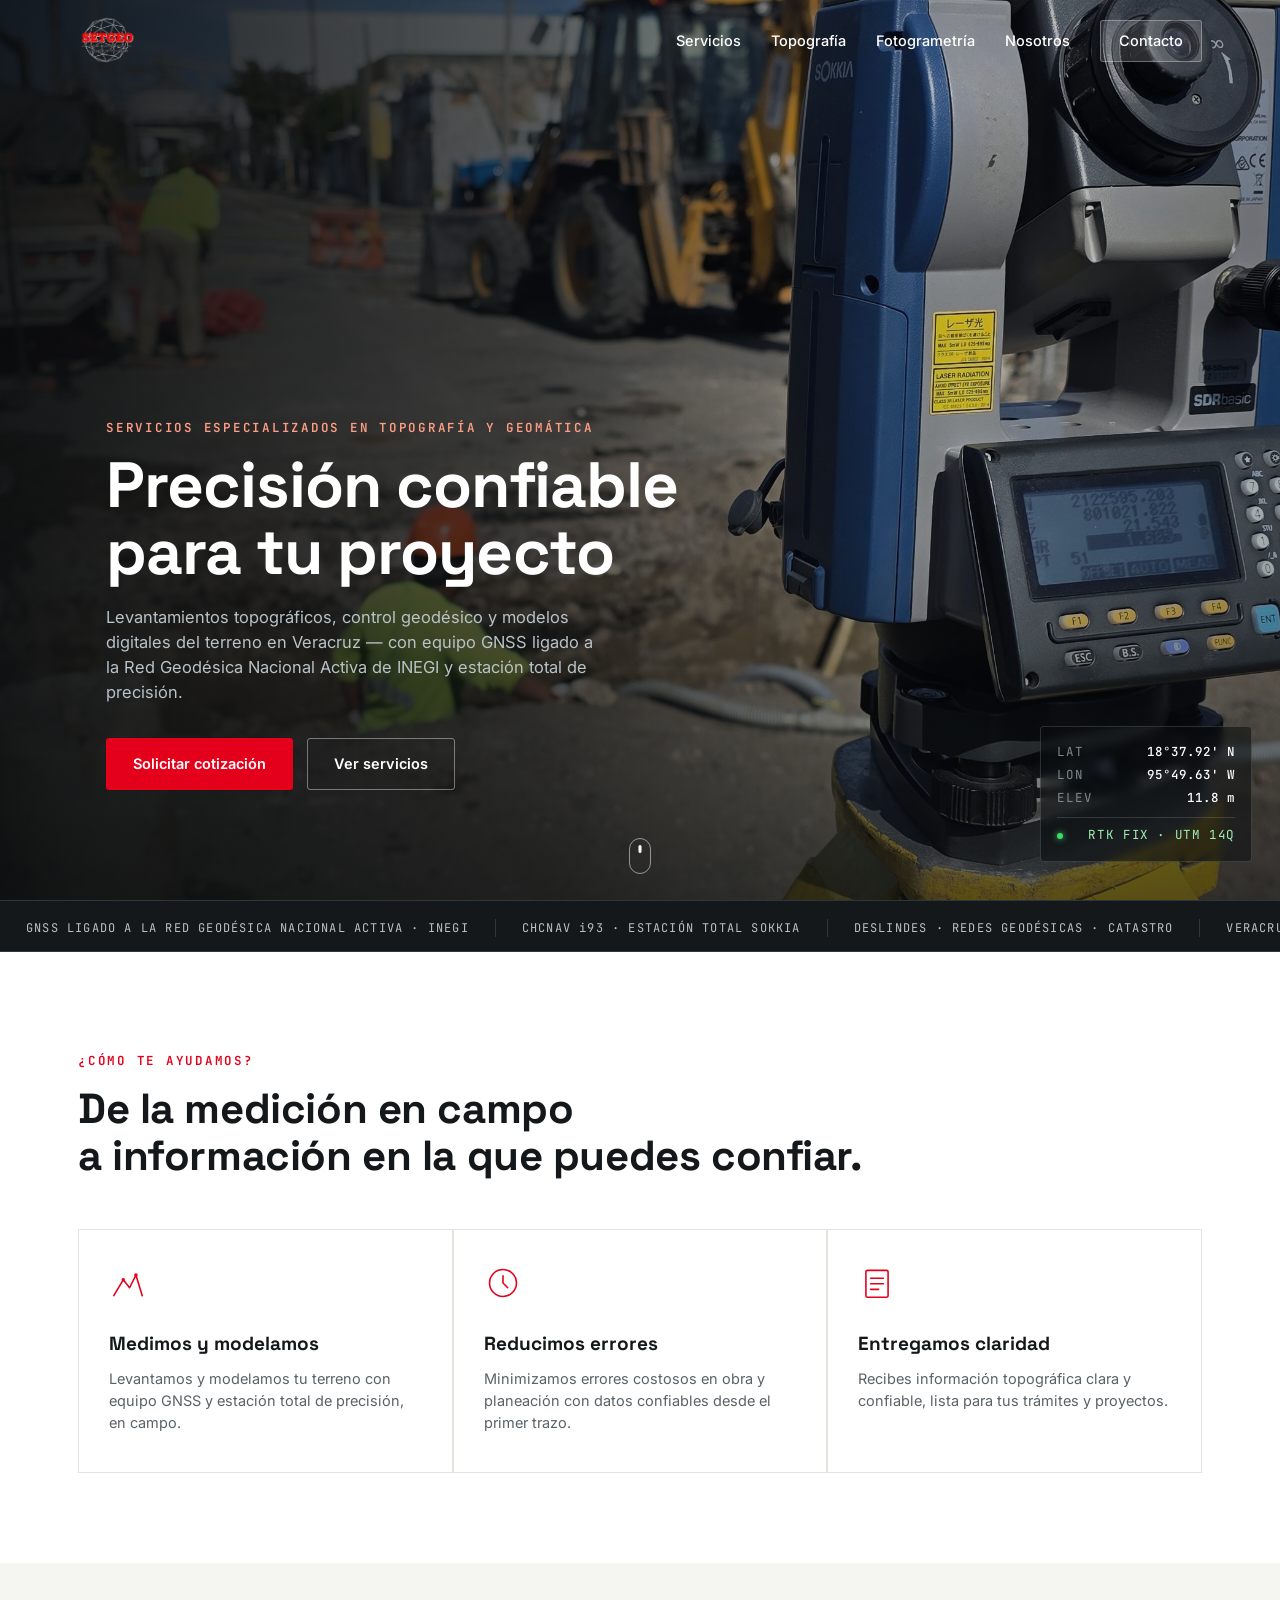
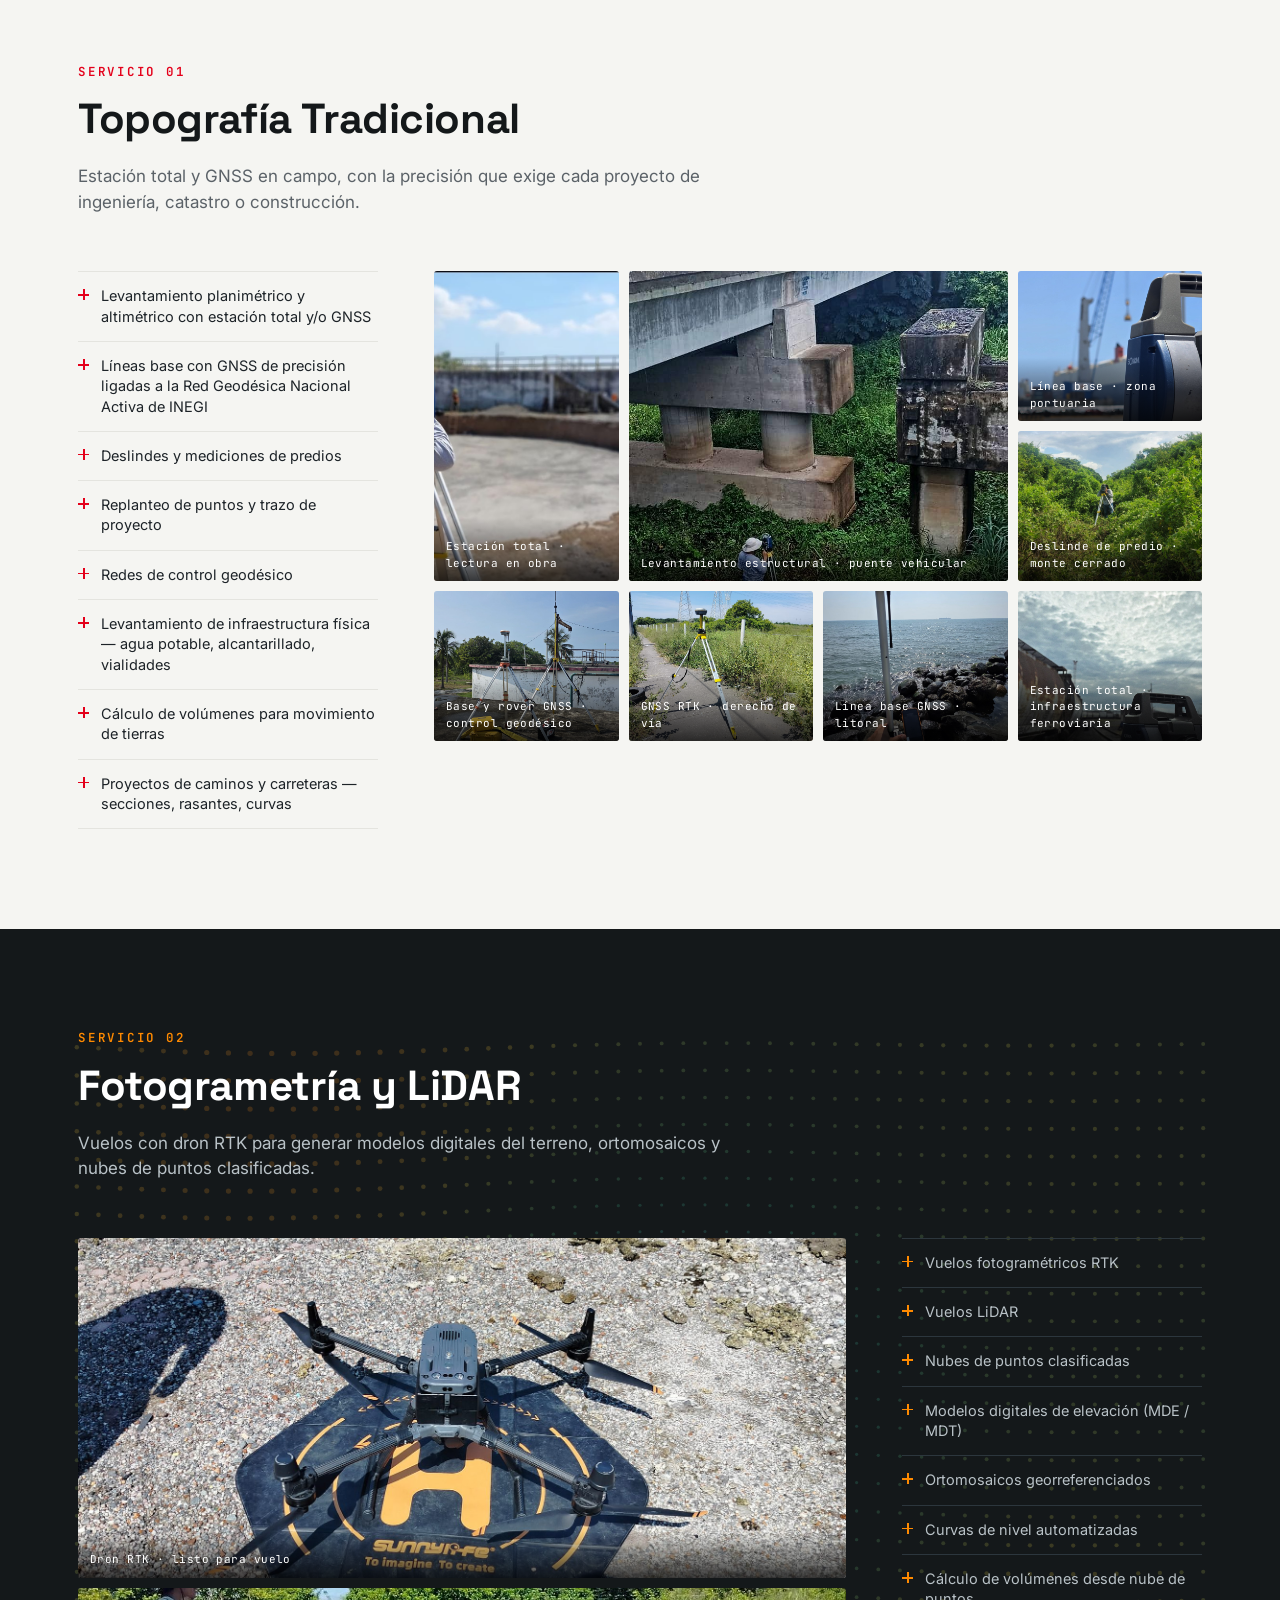
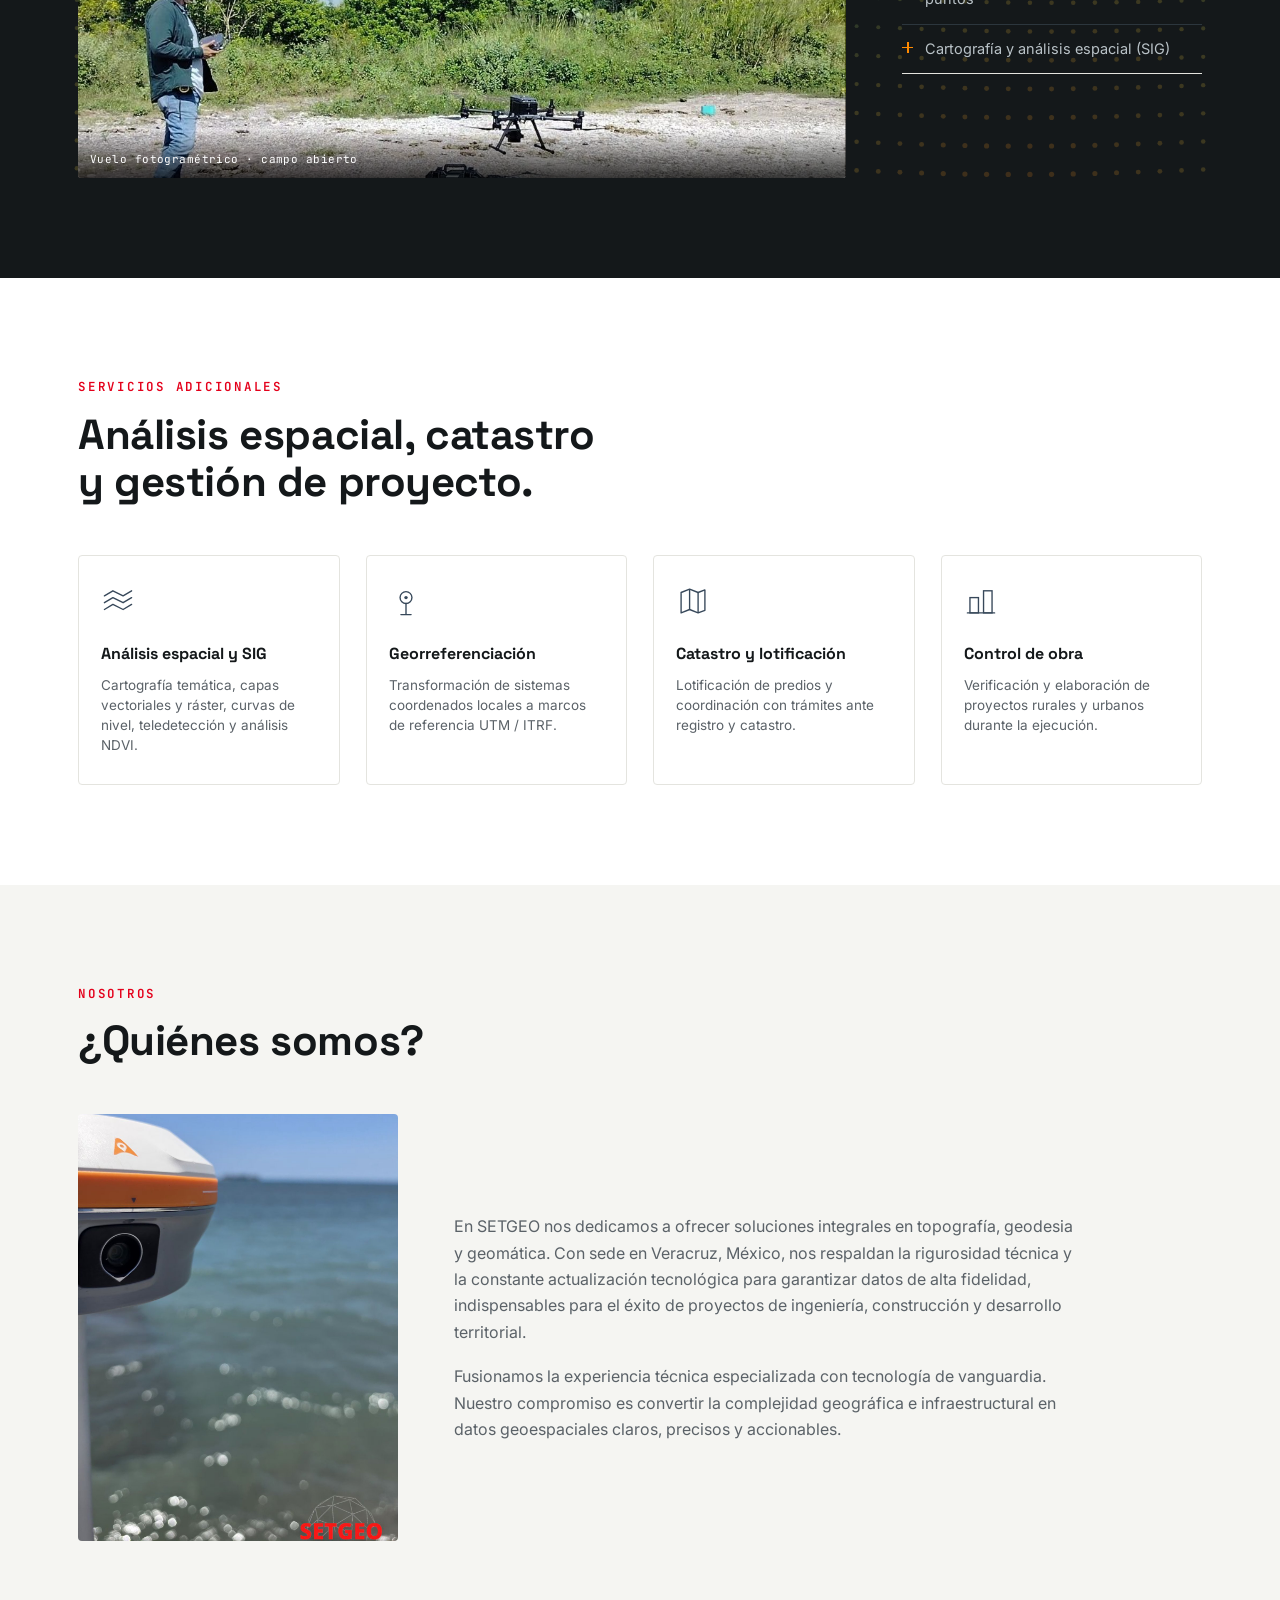
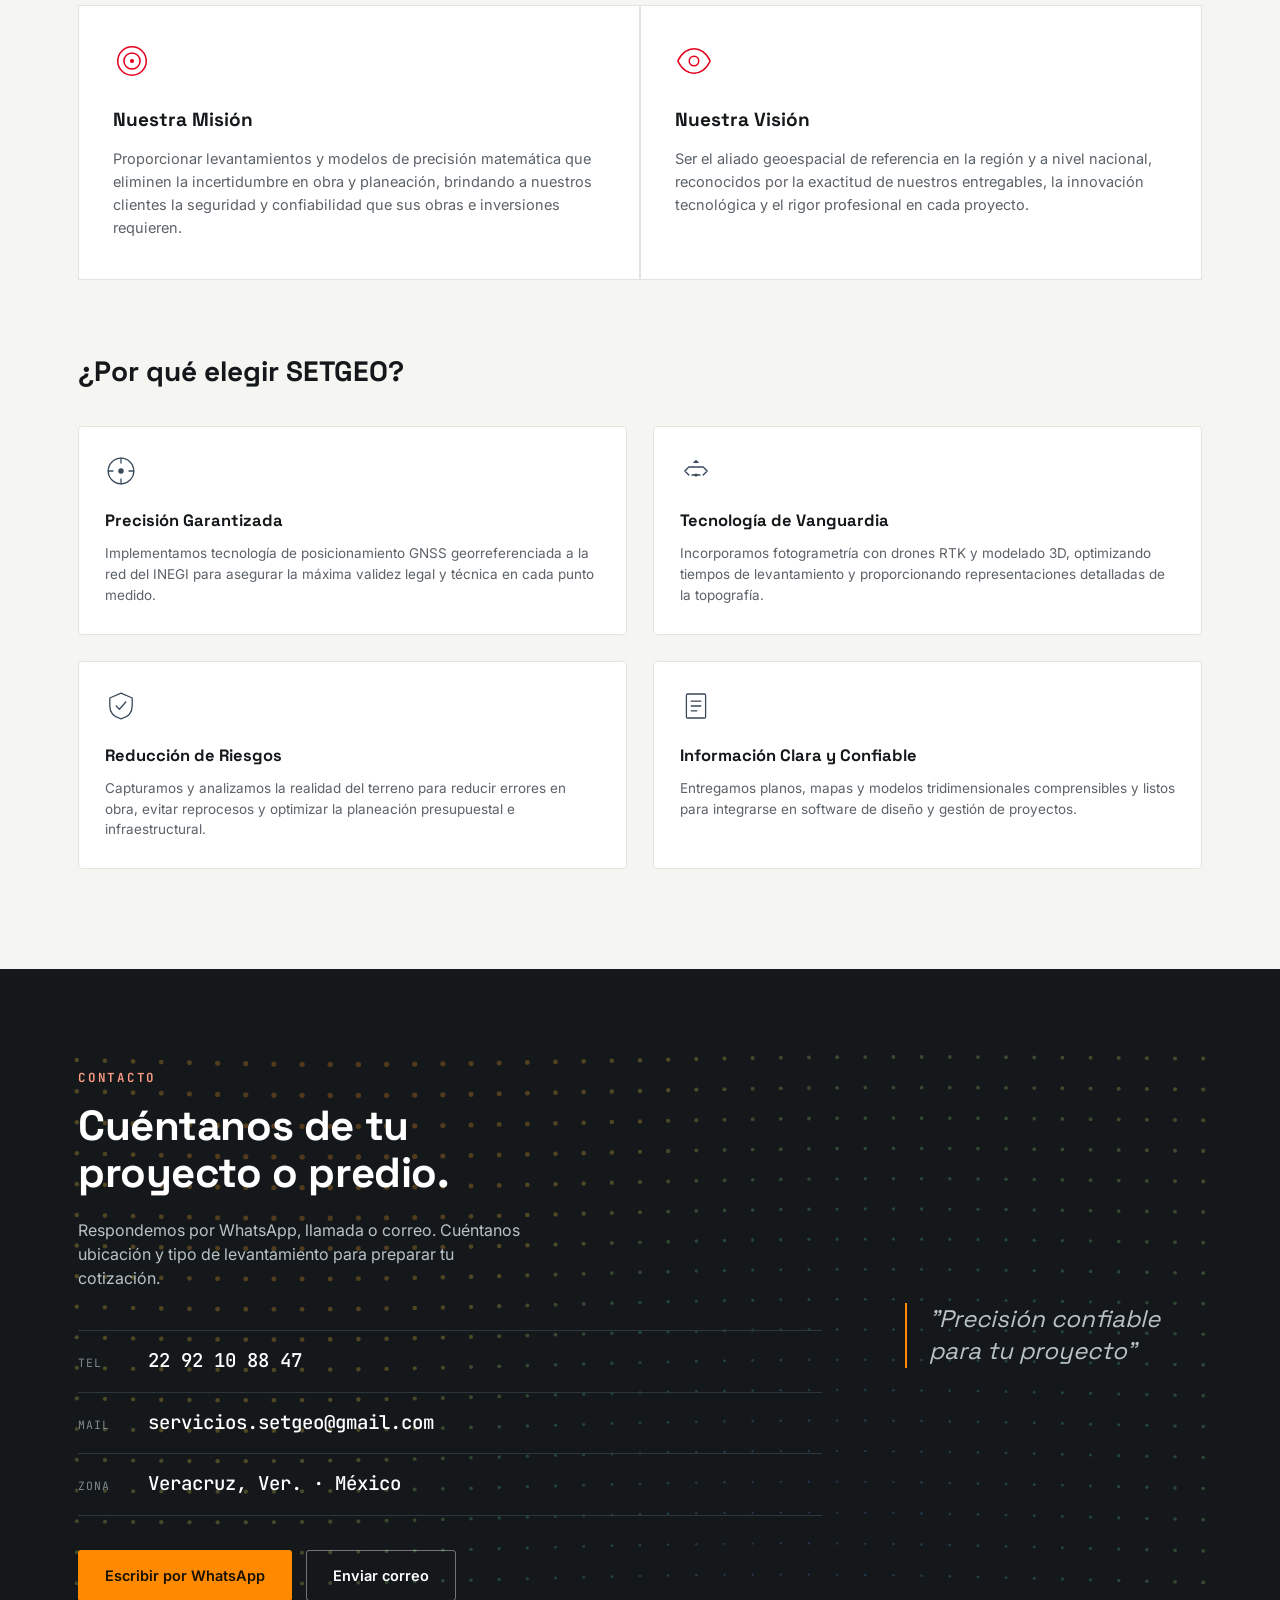
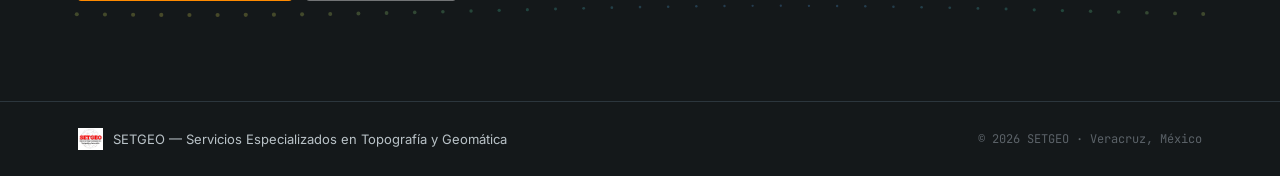
==== commit 0f5aec05: "Add files via upload" ====
--- a/index.html
+++ b/index.html
@@ -18,8 +18,7 @@
 <header class="nav" id="nav">
   <div class="nav__inner">
     <a href="#top" class="nav__brand">
-      <img src="assets/logo-setgeo.png" alt="SETGEO" class="nav__logo">
-      <span class="nav__brandtext">SETGEO</span>
+      <img src="assets/logo-setgeo-transparent.png" alt="SETGEO" class="nav__logo">
     </a>
     <nav class="nav__links" id="navLinks">
       <a href="#ayudamos">Servicios</a>
--- a/styles.css
+++ b/styles.css
@@ -102,7 +102,7 @@
   justify-content:space-between;
 }
 .nav__brand{display:flex;align-items:center;gap:10px;}
-.nav__logo{height:34px;width:auto;}
+.nav__logo{height:50px;width:auto;}
 .nav__brandtext{
   font-family:var(--mono);
   font-weight:600;
@@ -377,7 +377,9 @@
   overflow:hidden;
   border-radius:3px;
   grid-row:span 1;
-}
+  cursor:zoom-in;
+}
+.gallery__item:focus-visible{outline:2px solid var(--signal);outline-offset:2px;}
 .gallery__item--tall{grid-row:span 2;}
 .gallery__item--wide{grid-column:span 2;grid-row:span 2;}
 .gallery__item img{
@@ -446,36 +448,69 @@
 
 /* =============== ABOUT =============== */
 .about{padding:100px 0;background:var(--paper-2);}
-.about__wrap{
+
+.about__intro{
   display:grid;
-  grid-template-columns:340px 1fr;
-  gap:60px;
+  grid-template-columns:320px 1fr;
+  gap:56px;
   align-items:center;
-}
-.about__media img{border-radius:4px;aspect-ratio:3/4;object-fit:cover;height:100%;}
-.about__role{
-  font-family:var(--mono);
-  color:var(--red);
-  font-size:13.5px;
-  letter-spacing:.05em;
-  margin:0 0 20px;
-}
-.about__text{color:var(--muted);font-size:15.5px;max-width:520px;margin-bottom:26px;}
-.tags{display:flex;flex-wrap:wrap;gap:10px;}
-.tag{
-  font-family:var(--mono);
-  font-size:12px;
-  letter-spacing:.04em;
+  margin-top:50px;
+}
+.about__media img{border-radius:4px;aspect-ratio:3/4;object-fit:cover;width:100%;}
+.about__introtext p{
+  color:var(--muted);
+  font-size:16px;
+  line-height:1.65;
+  margin:0 0 18px;
+  max-width:620px;
+}
+.about__introtext p:last-child{margin-bottom:0;}
+
+.pillars{
+  display:grid;
+  grid-template-columns:repeat(2,1fr);
+  gap:2px;
+  background:var(--line);
   border:1px solid var(--line);
-  border-radius:20px;
-  padding:7px 15px;
-  color:var(--ink-2);
+  margin-top:64px;
+}
+.pillar{background:var(--paper);padding:36px 34px 40px;}
+.pillar__icon{width:38px;height:38px;color:var(--red);margin-bottom:20px;}
+.pillar h3{font-size:19px;margin-bottom:12px;}
+.pillar p{color:var(--muted);font-size:14.5px;margin:0;line-height:1.6;}
+
+.why{margin-top:70px;}
+.why__title{
+  font-size:clamp(22px,3vw,28px);
+  margin-bottom:34px;
+}
+.why__grid{
+  display:grid;
+  grid-template-columns:repeat(2,1fr);
+  gap:26px;
+}
+.whycard{
+  border:1px solid var(--line);
+  border-radius:4px;
+  padding:28px 26px;
   background:var(--paper);
-}
-
-@media (max-width:800px){
-  .about__wrap{grid-template-columns:1fr;}
+  transition:border-color .2s ease, transform .2s ease;
+}
+.whycard:hover{border-color:var(--red);transform:translateY(-3px);}
+.whycard svg{width:32px;height:32px;color:var(--steel);margin-bottom:16px;}
+.whycard h4{
+  font-family:var(--display);
+  font-size:16.5px;
+  margin:0 0 9px;
+  font-weight:700;
+}
+.whycard p{font-size:13.5px;color:var(--muted);margin:0;line-height:1.55;}
+
+@media (max-width:820px){
+  .about__intro{grid-template-columns:1fr;}
   .about__media img{aspect-ratio:16/9;}
+  .pillars{grid-template-columns:1fr;}
+  .why__grid{grid-template-columns:1fr;}
 }
 
 /* =============== CONTACT =============== */
@@ -594,6 +629,78 @@
   .hero__content{margin-left:auto;margin-right:auto;padding-left:20px;padding-right:20px;}
 }
 
+/* =============== LIGHTBOX =============== */
+.lightbox{
+  position:fixed;inset:0;
+  background:rgba(8,10,11,.94);
+  z-index:200;
+  display:flex;
+  align-items:center;
+  justify-content:center;
+  padding:60px;
+  opacity:0;
+  pointer-events:none;
+  transition:opacity .25s ease;
+}
+.lightbox.is-open{opacity:1;pointer-events:auto;}
+.lightbox__figure{
+  max-width:min(90vw,1100px);
+  max-height:88vh;
+  margin:0;
+  display:flex;
+  flex-direction:column;
+  align-items:center;
+}
+.lightbox__figure img{
+  max-width:100%;
+  max-height:76vh;
+  width:auto;height:auto;
+  object-fit:contain;
+  border-radius:3px;
+  box-shadow:0 30px 80px rgba(0,0,0,.5);
+}
+.lightbox__figure figcaption{
+  margin-top:16px;
+  font-family:var(--mono);
+  font-size:13px;
+  letter-spacing:.04em;
+  color:var(--muted-light);
+  text-align:center;
+}
+.lightbox__close{
+  position:absolute;
+  top:22px;right:26px;
+  background:none;border:none;
+  color:#fff;font-size:36px;line-height:1;
+  cursor:pointer;padding:8px 12px;
+  transition:color .2s ease;
+}
+.lightbox__close:hover{color:var(--signal);}
+.lightbox__nav{
+  position:absolute;top:50%;
+  transform:translateY(-50%);
+  background:rgba(255,255,255,.08);
+  border:1px solid rgba(255,255,255,.25);
+  color:#fff;
+  width:48px;height:48px;
+  border-radius:50%;
+  font-size:26px;
+  cursor:pointer;
+  display:flex;align-items:center;justify-content:center;
+  transition:background .2s ease, border-color .2s ease;
+}
+.lightbox__nav:hover{background:rgba(255,255,255,.18);border-color:rgba(255,255,255,.4);}
+.lightbox__nav--prev{left:22px;}
+.lightbox__nav--next{right:22px;}
+
+@media (max-width:640px){
+  .lightbox{padding:20px;}
+  .lightbox__nav{width:40px;height:40px;font-size:20px;}
+  .lightbox__nav--prev{left:8px;}
+  .lightbox__nav--next{right:8px;}
+  .lightbox__close{top:12px;right:14px;font-size:30px;}
+}
+
 /* Reveal on scroll */
 .reveal{opacity:0;transform:translateY(18px);transition:opacity .7s ease, transform .7s ease;}
 .reveal.is-visible{opacity:1;transform:translateY(0);}
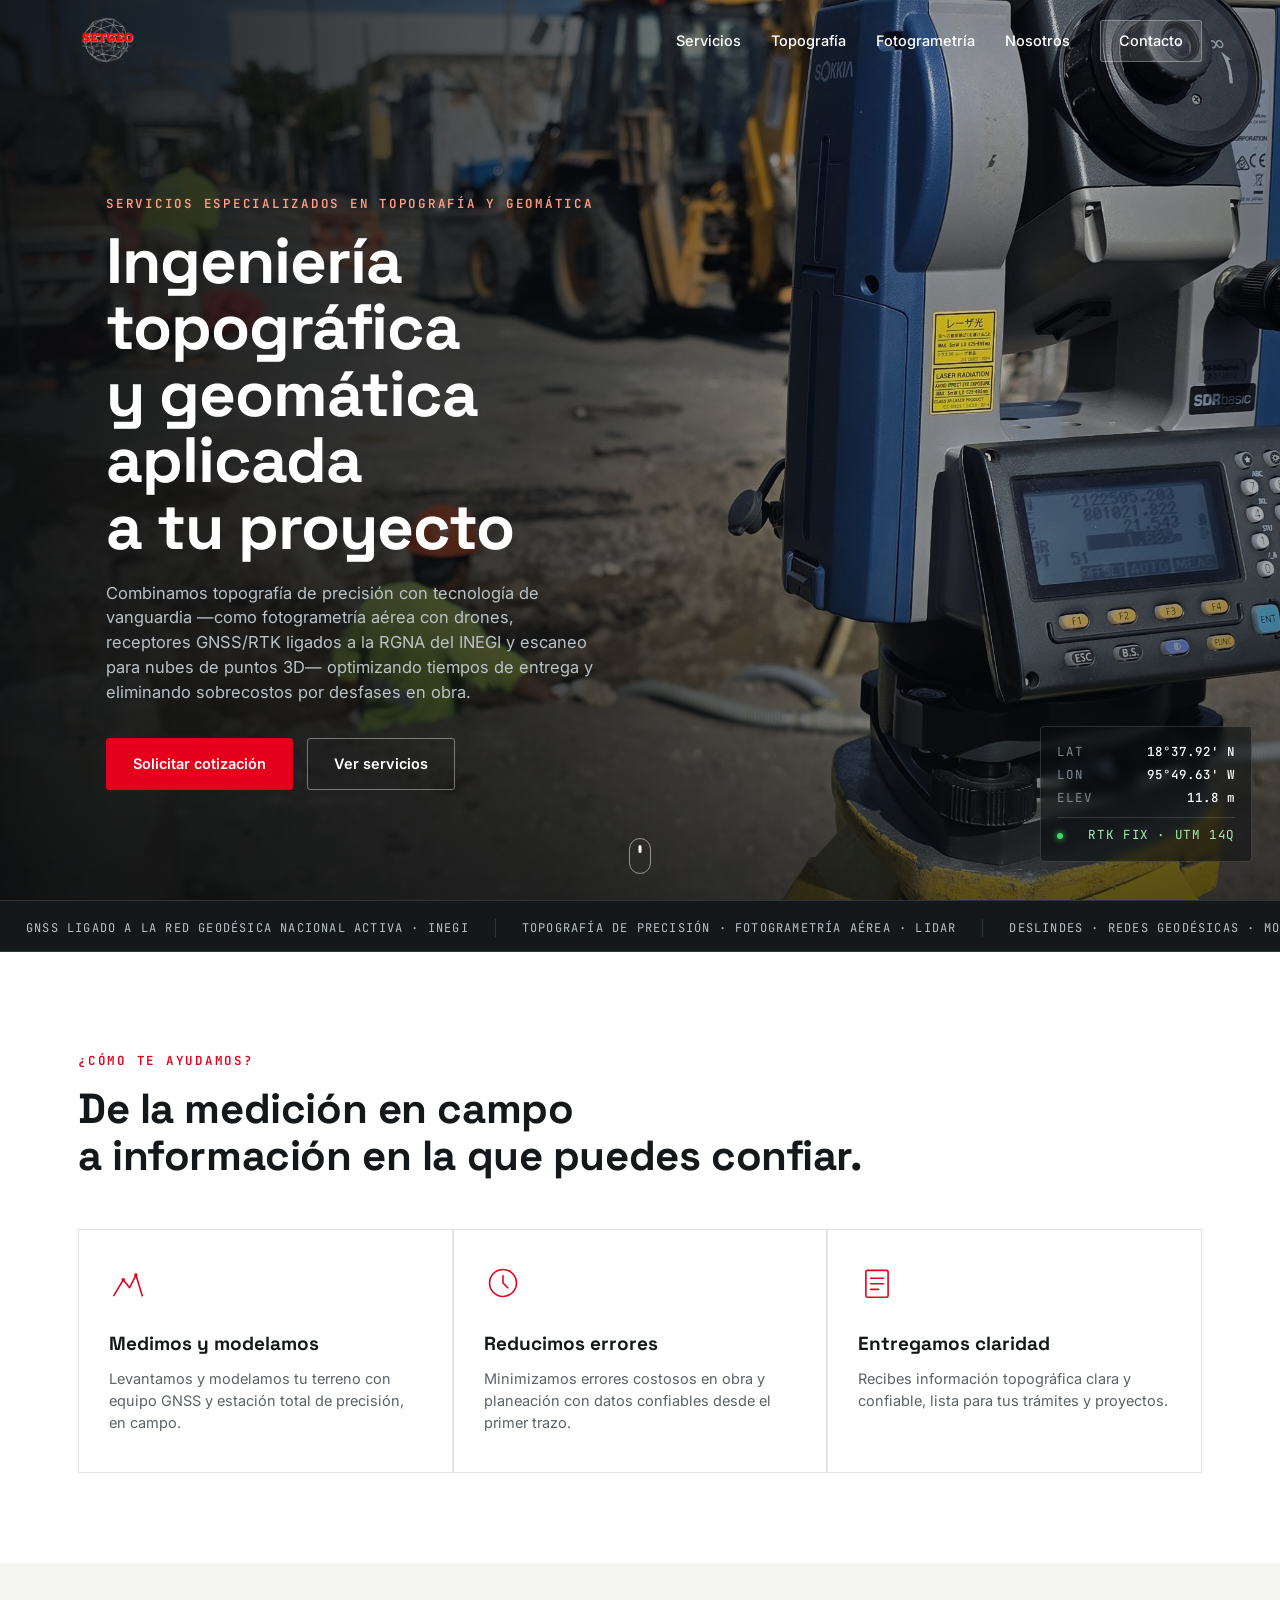
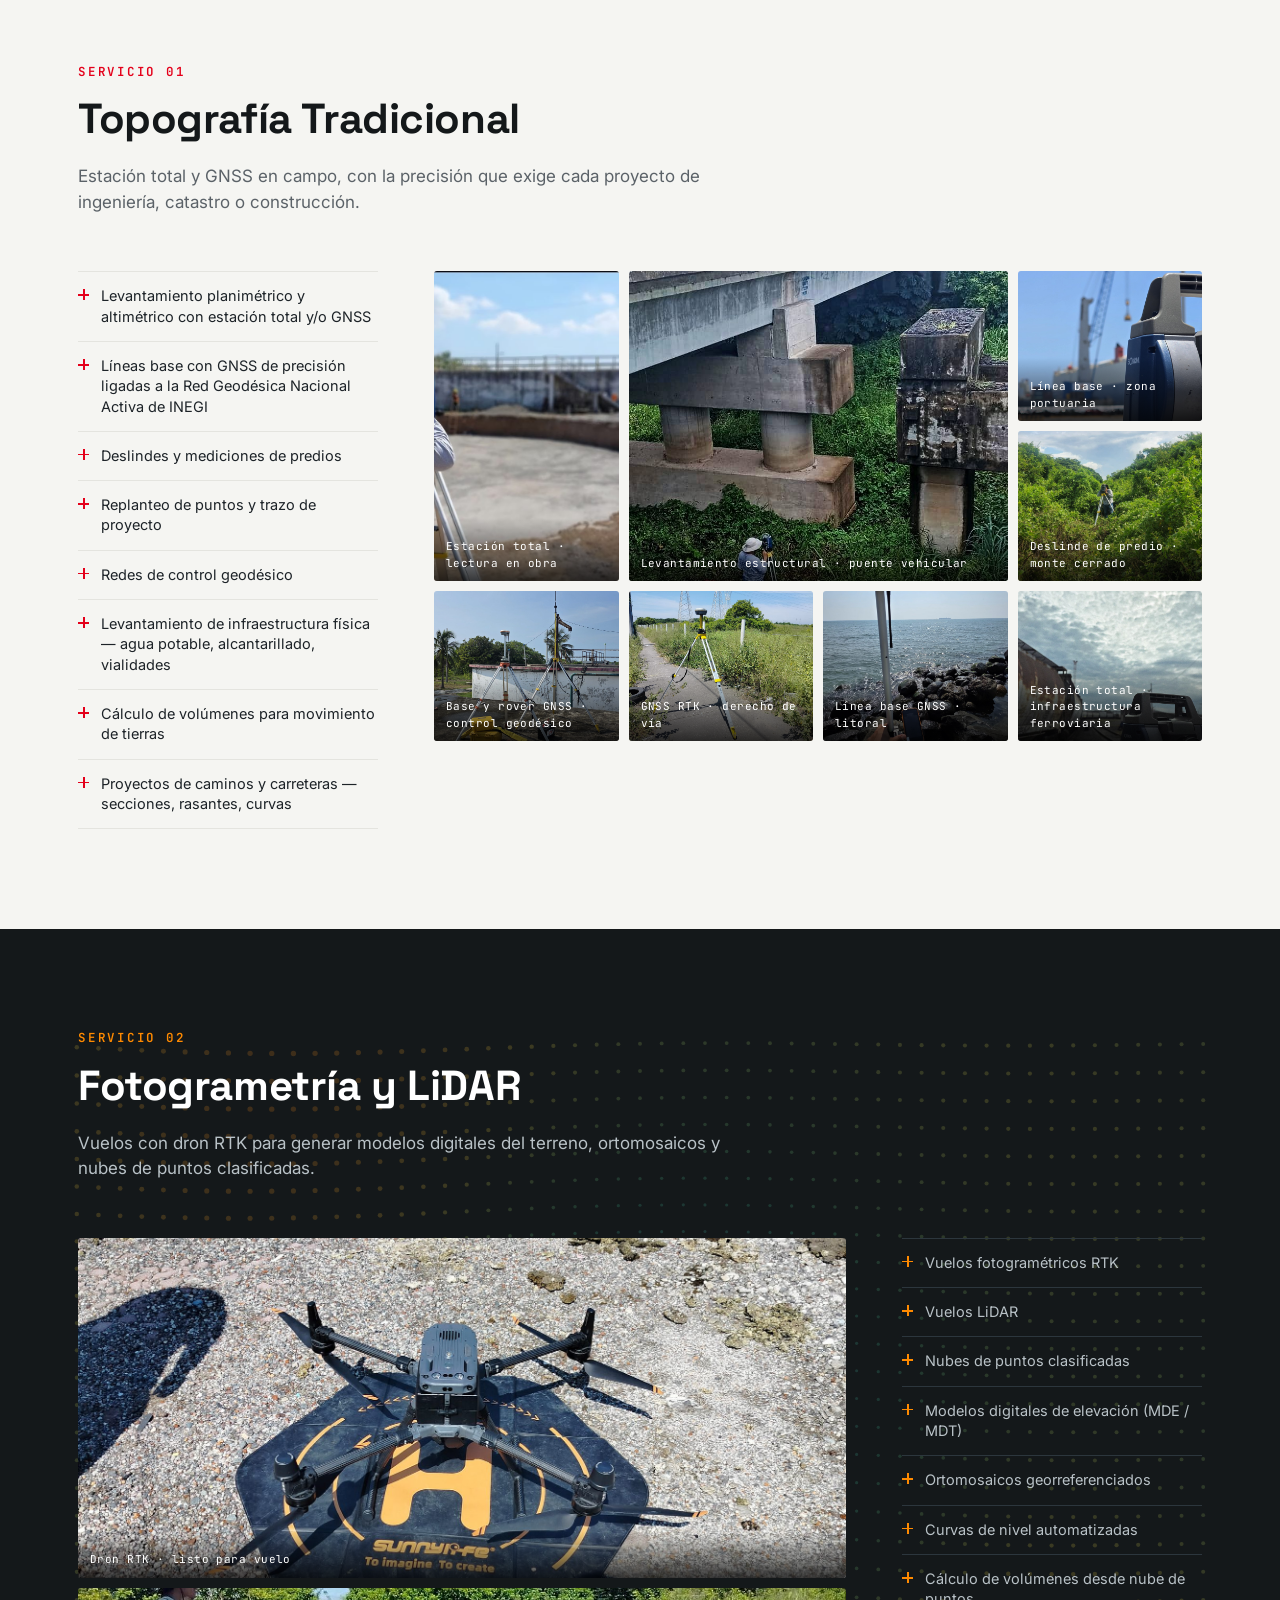
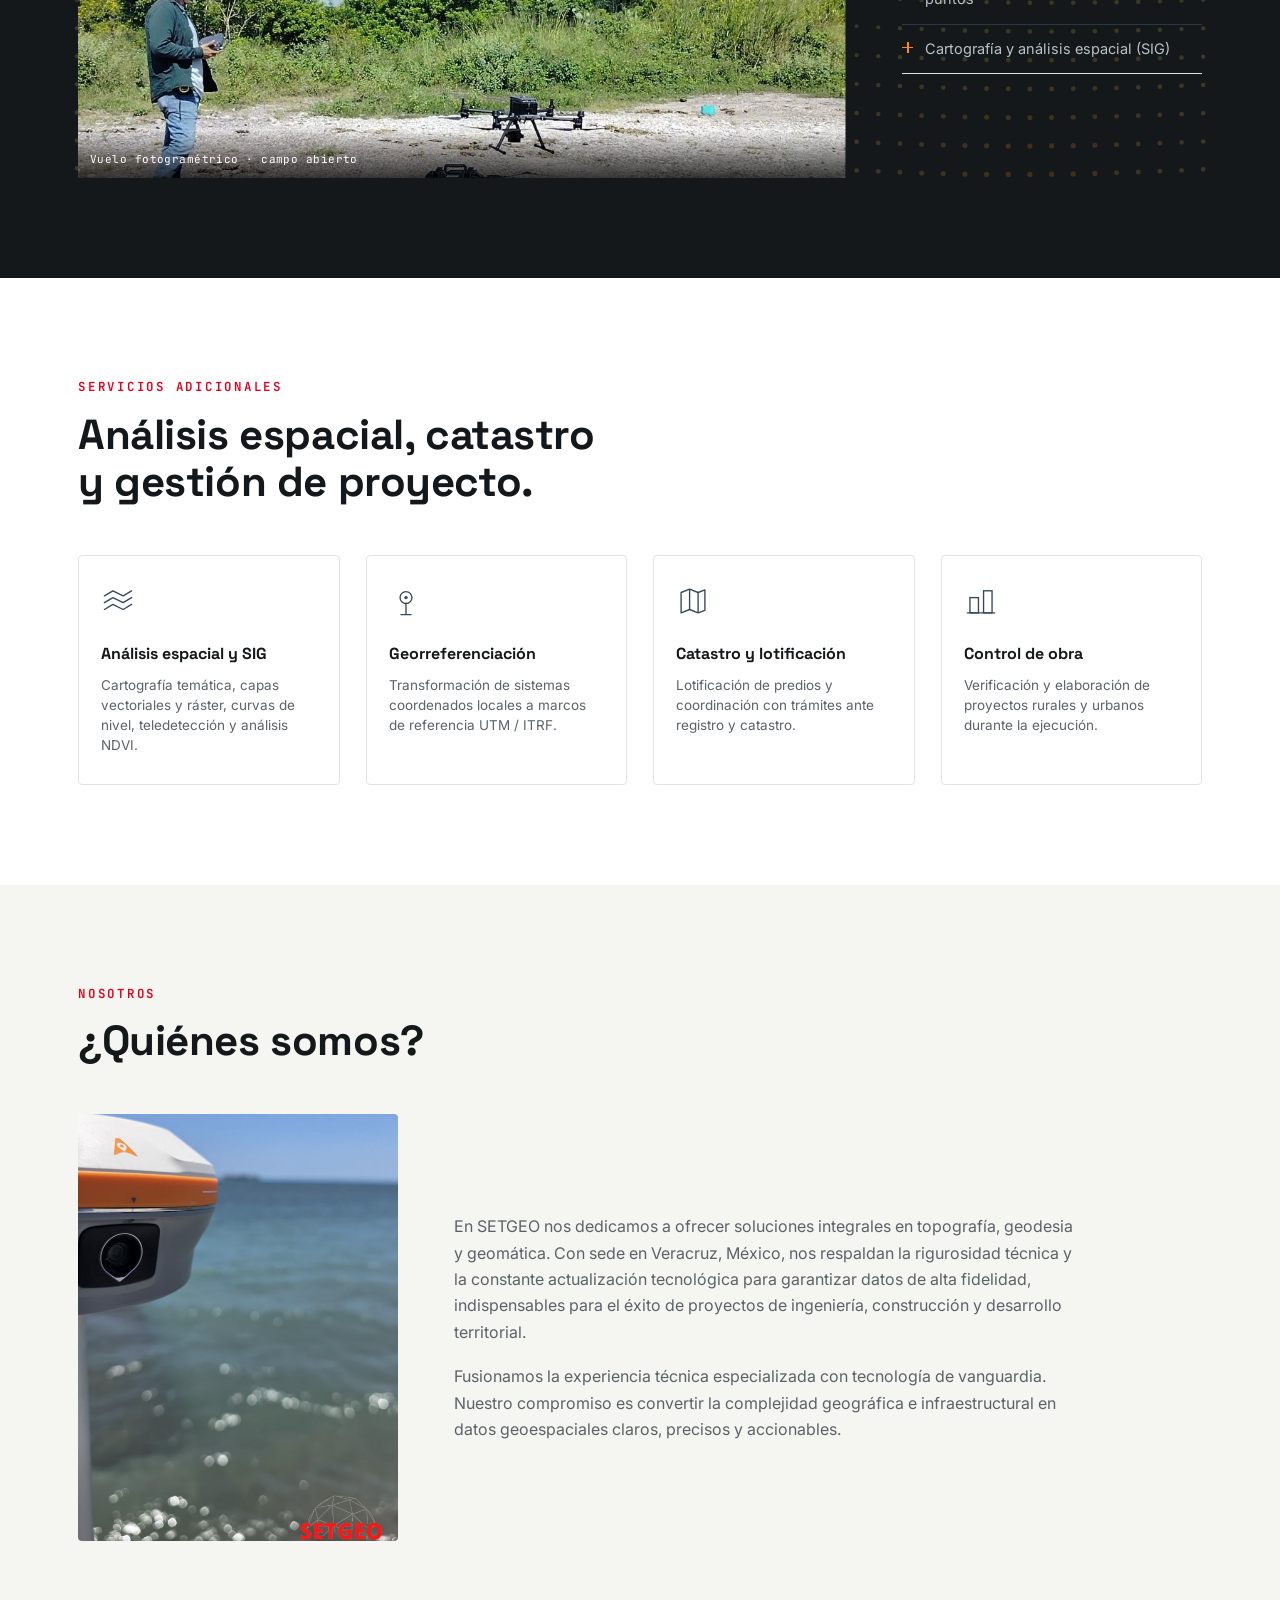
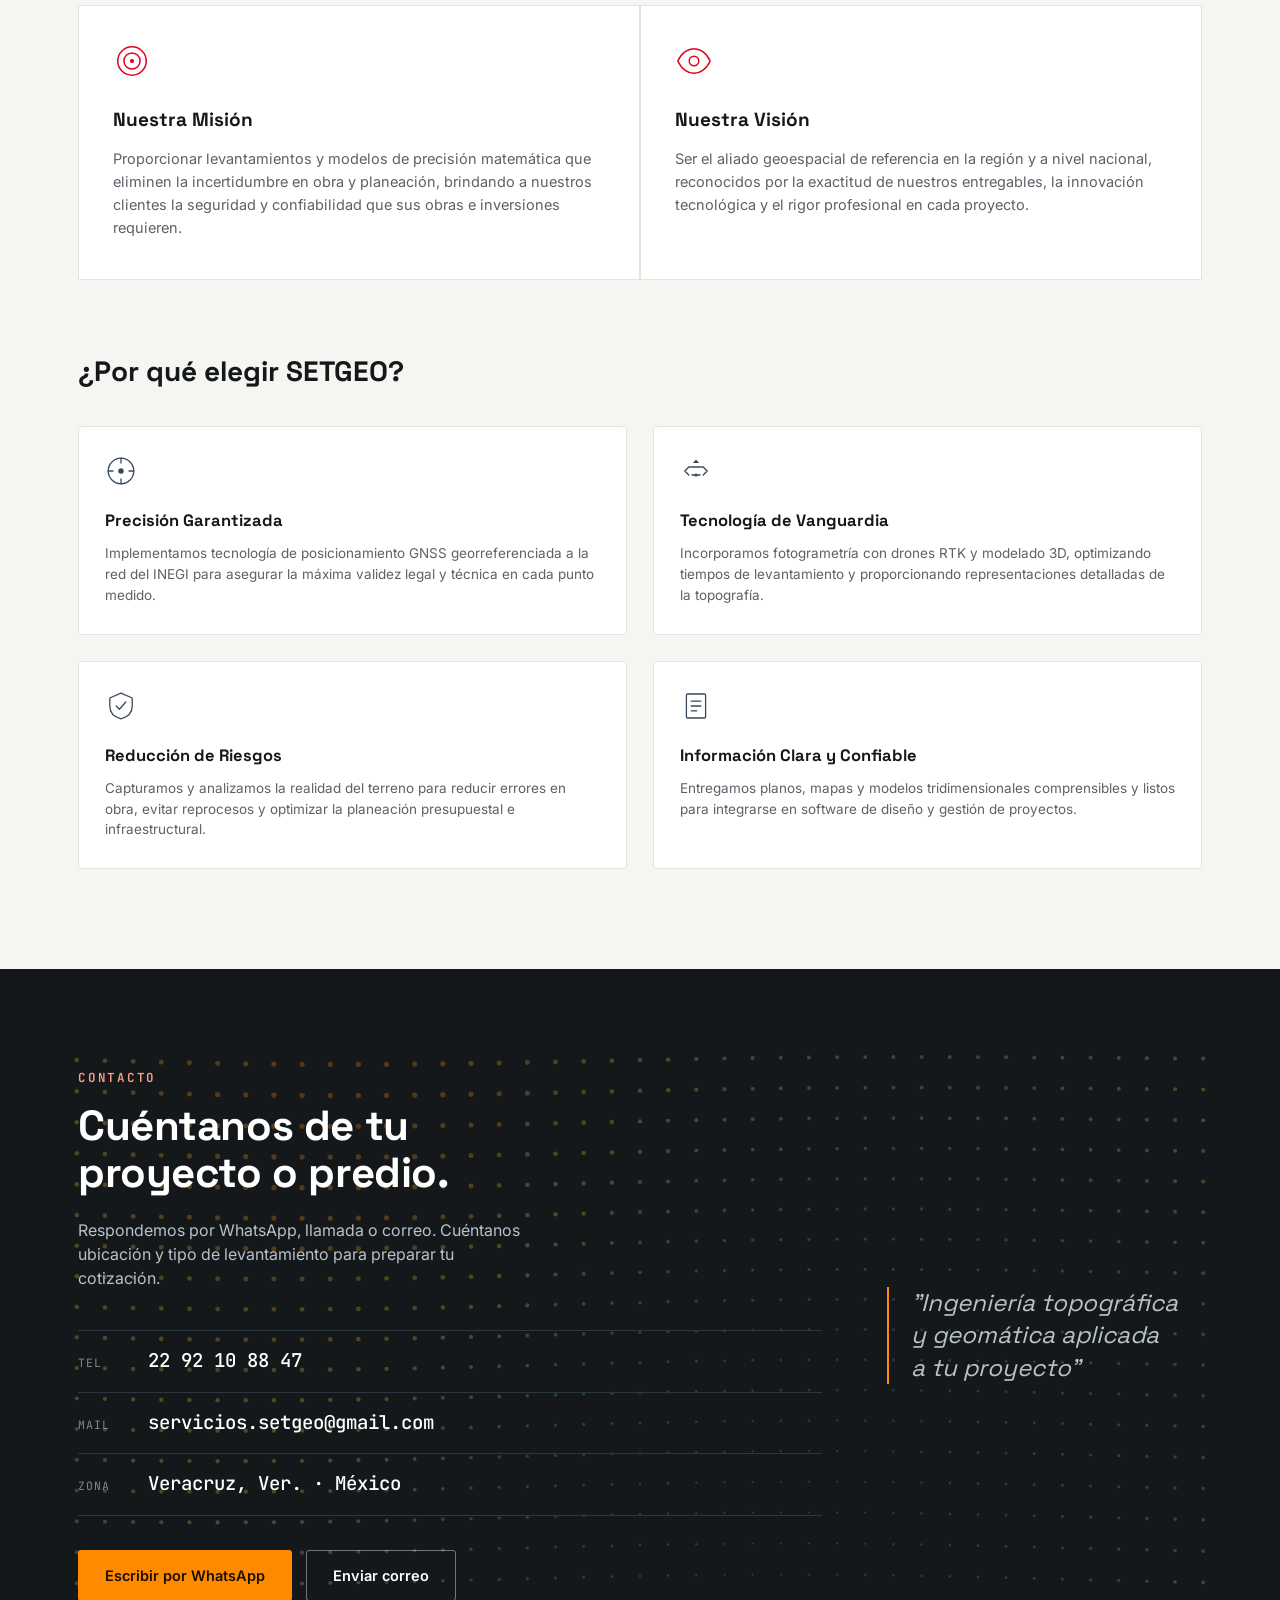
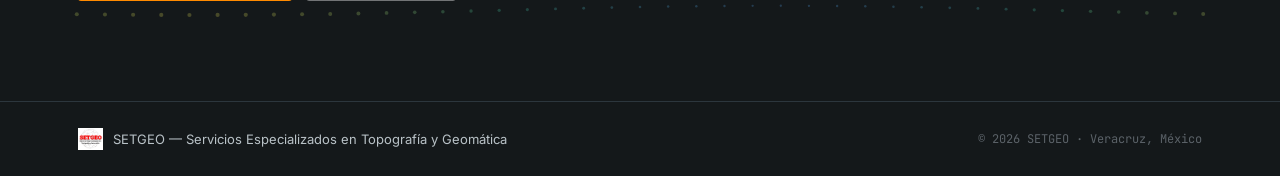
==== commit 62aba2cf: "Update index.html" ====
--- a/index.html
+++ b/index.html
@@ -43,8 +43,8 @@
 
   <div class="hero__content">
     <p class="eyebrow eyebrow--light">Servicios Especializados en Topografía y Geomática</p>
-    <h1 class="hero__title">Precisión confiable<br>para tu proyecto</h1>
-    <p class="hero__lead">Levantamientos topográficos, control geodésico y modelos digitales del terreno en Veracruz — con equipo GNSS ligado a la Red Geodésica Nacional Activa de INEGI y estación total de precisión.</p>
+    <h1 class="hero__title">Ingeniería topográfica<br>y geomática aplicada<br>a tu proyecto</h1>
+    <p class="hero__lead">Combinamos topografía de precisión con tecnología de vanguardia —como fotogrametría aérea con drones, receptores GNSS/RTK ligados a la RGNA del INEGI y escaneo para nubes de puntos 3D— optimizando tiempos de entrega y eliminando sobrecostos por desfases en obra.</p>
     <div class="hero__actions">
       <a href="#contacto" class="btn btn--red">Solicitar cotización</a>
       <a href="#ayudamos" class="btn btn--ghost-light">Ver servicios</a>
@@ -67,12 +67,12 @@
 <div class="marquee">
   <div class="marquee__track">
     <span>GNSS LIGADO A LA RED GEODÉSICA NACIONAL ACTIVA · INEGI</span>
-    <span>CHCNAV i93 · ESTACIÓN TOTAL SOKKIA</span>
-    <span>DESLINDES · REDES GEODÉSICAS · CATASTRO</span>
+    <span>TOPOGRAFÍA DE PRECISIÓN · FOTOGRAMETRÍA AÉREA · LIDAR</span>
+    <span>DESLINDES · REDES GEODÉSICAS · MODELOS DIGITALES 3D</span>
     <span>VERACRUZ Y REGIÓN</span>
     <span>GNSS LIGADO A LA RED GEODÉSICA NACIONAL ACTIVA · INEGI</span>
-    <span>CHCNAV i93 · ESTACIÓN TOTAL SOKKIA</span>
-    <span>DESLINDES · REDES GEODÉSICAS · CATASTRO</span>
+    <span>TOPOGRAFÍA DE PRECISIÓN · FOTOGRAMETRÍA AÉREA · LIDAR</span>
+    <span>DESLINDES · REDES GEODÉSICAS · MODELOS DIGITALES 3D</span>
     <span>VERACRUZ Y REGIÓN</span>
   </div>
 </div>
@@ -317,7 +317,7 @@
     </div>
 
     <div class="contact__right">
-      <p class="contact__tagline">"Precisión confiable<br>para tu proyecto"</p>
+      <p class="contact__tagline">"Ingeniería topográfica<br>y geomática aplicada<br>a tu proyecto"</p>
     </div>
   </div>
 </section>
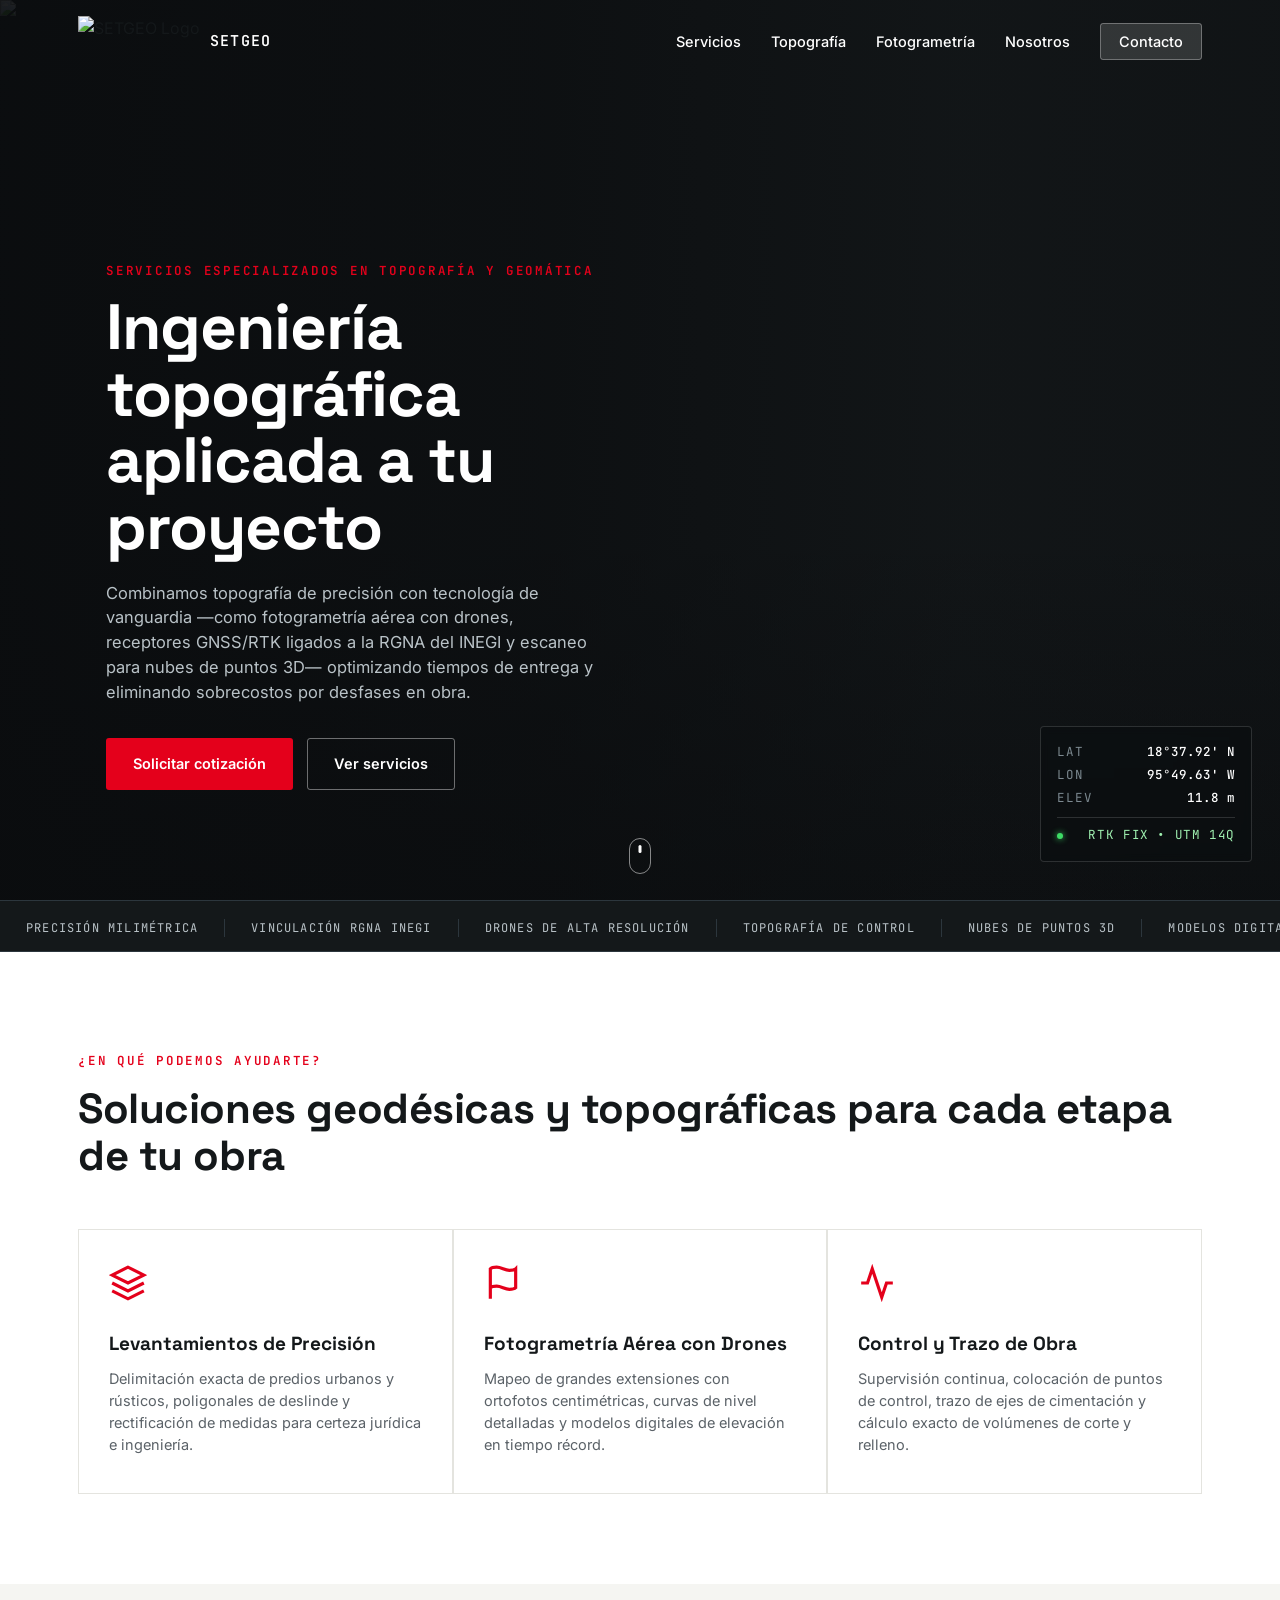
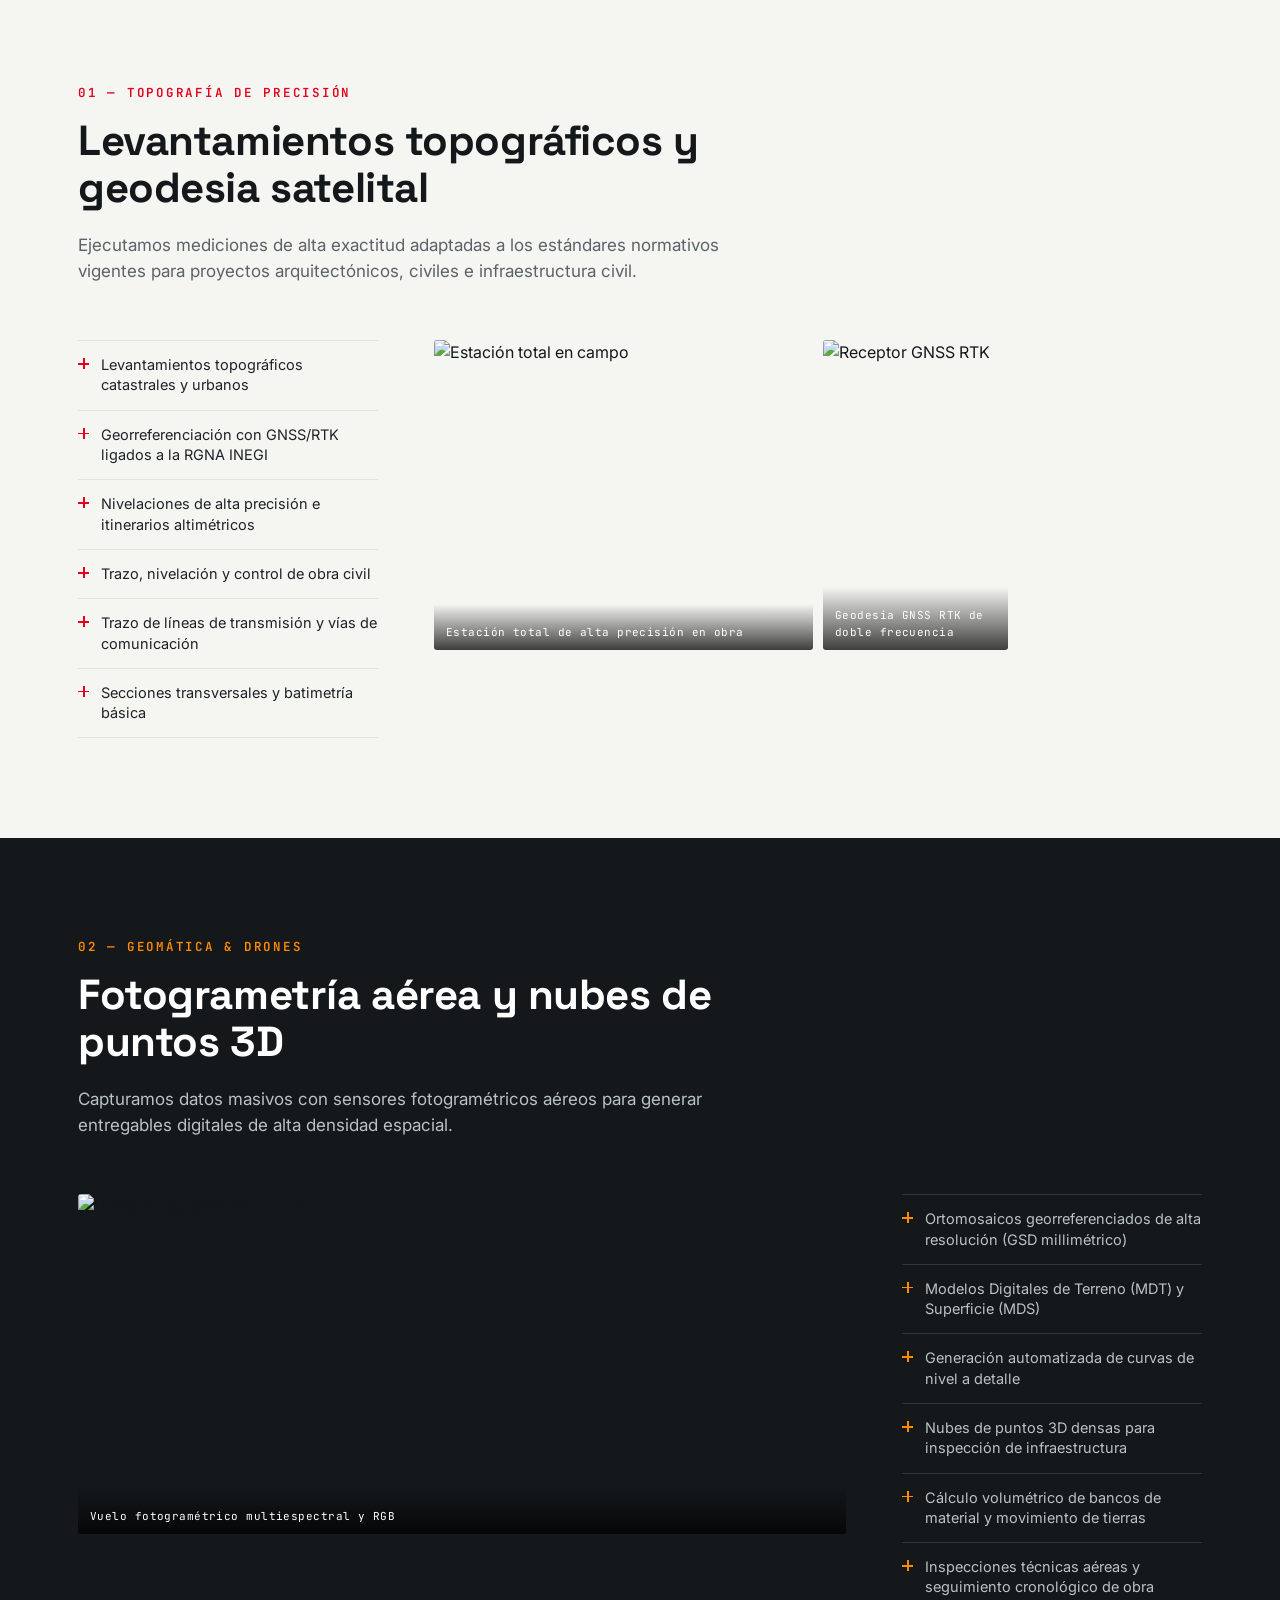
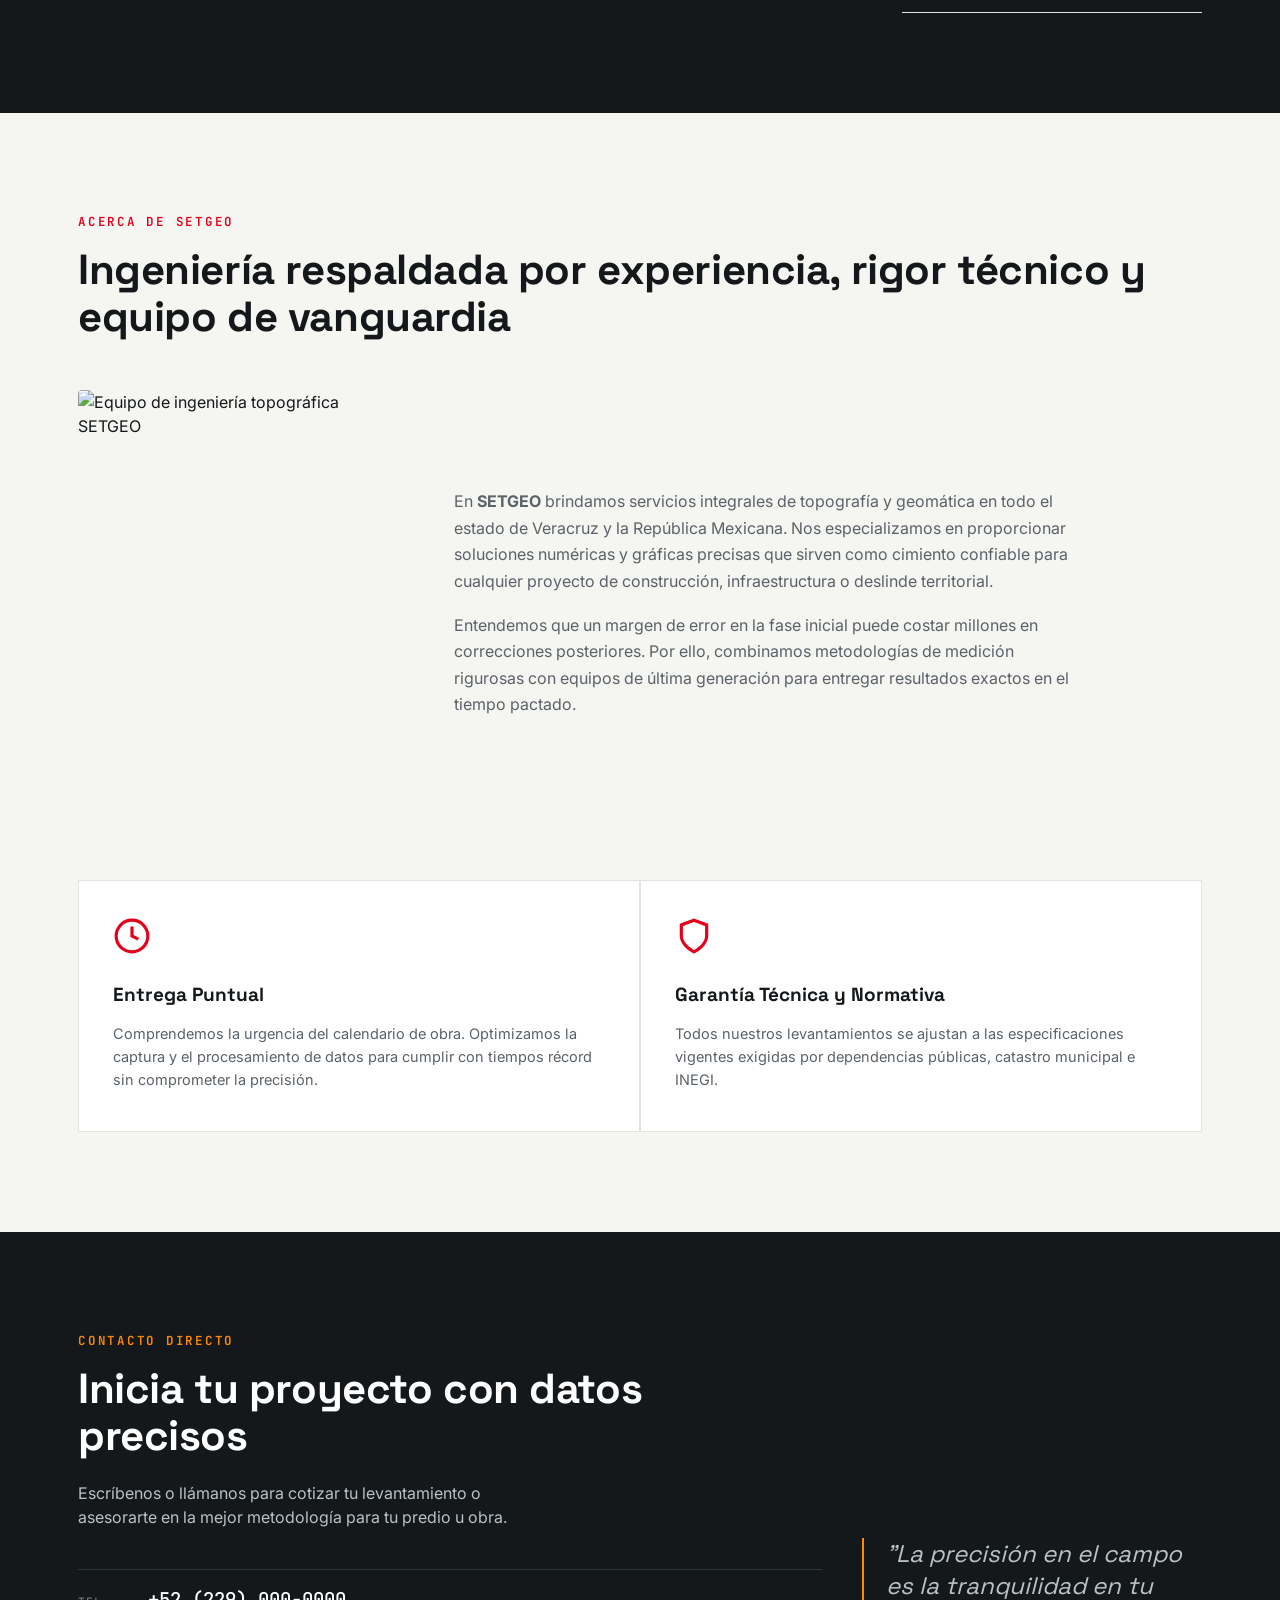
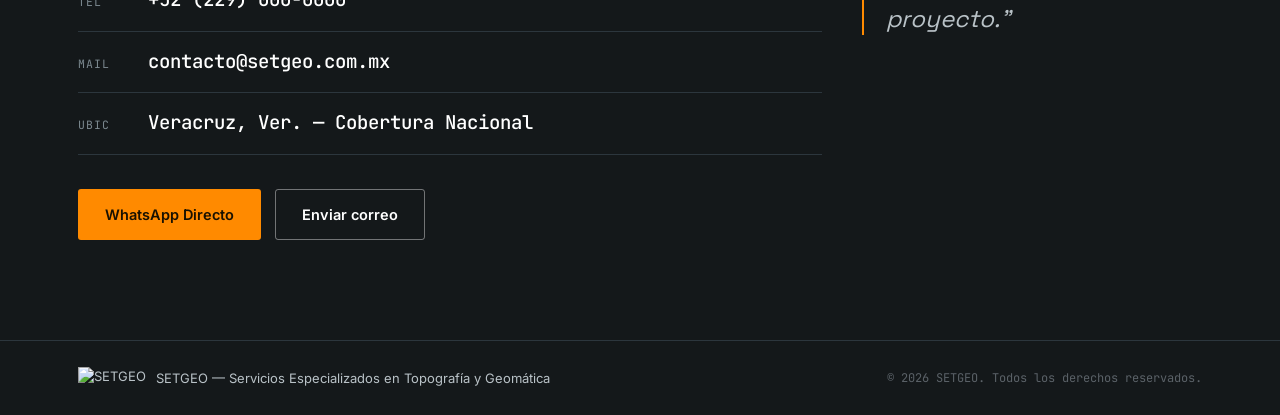
==== commit 02c7df71: "Update index.html" ====
--- a/index.html
+++ b/index.html
@@ -1,348 +1,343 @@
 <!DOCTYPE html>
-<html lang="es-MX">
+<html lang="es">
 <head>
-<meta charset="UTF-8">
-<meta name="viewport" content="width=device-width, initial-scale=1.0">
-<title>SETGEO — Servicios Especializados en Topografía y Geomática</title>
-<meta name="description" content="SETGEO — Levantamientos topográficos, GNSS ligado a la Red Geodésica Nacional Activa de INEGI, fotogrametría y LiDAR con dron RTK en Veracruz, México.">
-
-<link rel="preconnect" href="https://fonts.googleapis.com">
-<link rel="preconnect" href="https://fonts.gstatic.com" crossorigin>
-<link href="https://fonts.googleapis.com/css2?family=Space+Grotesk:wght@400..700&family=Inter:wght@400;500;600;700&family=JetBrains+Mono:wght@400;500;600&display=swap" rel="stylesheet">
-
-<link rel="stylesheet" href="styles.css">
+  <meta charset="UTF-8">
+  <meta name="viewport" content="width=device-width, initial-scale=1.0">
+  <title>SETGEO — Servicios Especializados en Topografía y Geomática</title>
+  
+  <!-- Tipografías de Google Fonts -->
+  <link rel="preconnect" href="https://fonts.googleapis.com">
+  <link rel="preconnect" href="https://fonts.gstatic.com" crossorigin>
+  <link href="https://fonts.googleapis.com/css2?family=Inter:wght@400;500;600&family=JetBrains+Mono:wght@400;500;600;700&family=Space+Grotesk:wght@600;700&display=swap" rel="stylesheet">
+  
+  <link rel="stylesheet" href="styles.css">
 </head>
 <body>
 
-<!-- ============ NAV ============ -->
-<header class="nav" id="nav">
-  <div class="nav__inner">
-    <a href="#top" class="nav__brand">
-      <img src="assets/logo-setgeo-transparent.png" alt="SETGEO" class="nav__logo">
+  <!-- ================= BARRA DE NAVEGACIÓN ================= -->
+  <nav class="nav" id="mainNav">
+    <div class="nav__inner">
+      <a href="#" class="nav__brand">
+        <img src="logo.png" alt="SETGEO Logo" class="nav__logo">
+        <span class="nav__brandtext">SETGEO</span>
+      </a>
+
+      <ul class="nav__links" id="navLinks">
+        <li><a href="#servicios">Servicios</a></li>
+        <li><a href="#topografia">Topografía</a></li>
+        <li><a href="#fotogrametria">Fotogrametría</a></li>
+        <li><a href="#nosotros">Nosotros</a></li>
+        <li><a href="#contacto" class="nav__cta">Contacto</a></li>
+      </ul>
+
+      <button class="nav__burger" id="navBurger" aria-label="Abrir menú">
+        <span></span>
+        <span></span>
+        <span></span>
+      </button>
+    </div>
+  </nav>
+
+  <div class="nav__scrim" id="navScrim"></div>
+
+  <!-- ================= HERO ================= -->
+  <section class="hero">
+    <div class="hero__media">
+      <img src="https://images.unsplash.com/photo-1581092160607-ee22621dd758?auto=format&fit=crop&w=1920&q=80" alt="Topografía en campo">
+      <div class="hero__scrim"></div>
+    </div>
+
+    <div class="hero__content">
+      <p class="eyebrow eyebrow--red">SERVICIOS ESPECIALIZADOS EN TOPOGRAFÍA Y GEOMÁTICA</p>
+      <h1 class="hero__title">Ingeniería topográfica aplicada a tu proyecto</h1>
+      <p class="hero__lead">
+        Combinamos topografía de precisión con tecnología de vanguardia —como fotogrametría aérea con drones, receptores GNSS/RTK ligados a la RGNA del INEGI y escaneo para nubes de puntos 3D— optimizando tiempos de entrega y eliminando sobrecostos por desfases en obra.
+      </p>
+      <div class="hero__actions">
+        <a href="#contacto" class="btn btn--red">Solicitar cotización</a>
+        <a href="#servicios" class="btn btn--ghost-light">Ver servicios</a>
+      </div>
+    </div>
+
+    <!-- Lectura HUD de coordenadas en vivo -->
+    <div class="hud">
+      <div class="hud__row">
+        <span class="hud__label">LAT</span>
+        <span class="hud__val">18°37.92' N</span>
+      </div>
+      <div class="hud__row">
+        <span class="hud__label">LON</span>
+        <span class="hud__val">95°49.63' W</span>
+      </div>
+      <div class="hud__row">
+        <span class="hud__label">ELEV</span>
+        <span class="hud__val">11.8 m</span>
+      </div>
+      <div class="hud__row hud__row--status">
+        <span class="hud__dot"></span>
+        <span>RTK FIX • UTM 14Q</span>
+      </div>
+    </div>
+
+    <a href="#servicios" class="scrolldown" aria-label="Desplazarse hacia abajo">
+      <span></span>
     </a>
-    <nav class="nav__links" id="navLinks">
-      <a href="#ayudamos">Servicios</a>
-      <a href="#topografia">Topografía</a>
-      <a href="#fotogrametria">Fotogrametría</a>
-      <a href="#nosotros">Nosotros</a>
-      <a href="#contacto" class="nav__cta">Contacto</a>
-    </nav>
-    <button class="nav__burger" id="navBurger" aria-label="Abrir menú">
-      <span></span><span></span><span></span>
-    </button>
+  </section>
+
+  <!-- ================= MARQUEE / CINTA CONTINUA ================= -->
+  <div class="marquee" aria-hidden="true">
+    <div class="marquee__track">
+      <span>PRECISIÓN MILIMÉTRICA</span>
+      <span>VINCULACIÓN RGNA INEGI</span>
+      <span>DRONES DE ALTA RESOLUCIÓN</span>
+      <span>TOPOGRAFÍA DE CONTROL</span>
+      <span>NUBES DE PUNTOS 3D</span>
+      <span>MODELOS DIGITALES DE TERRENO</span>
+      <span>PRECISIÓN MILIMÉTRICA</span>
+      <span>VINCULACIÓN RGNA INEGI</span>
+      <span>DRONES DE ALTA RESOLUCIÓN</span>
+      <span>TOPOGRAFÍA DE CONTROL</span>
+      <span>NUBES DE PUNTOS 3D</span>
+      <span>MODELOS DIGITALES DE TERRENO</span>
+    </div>
   </div>
-  <div class="nav__scrim" id="navScrim"></div>
-</header>
-
-<!-- ============ HERO ============ -->
-<section class="hero" id="top">
-  <div class="hero__media">
-    <img src="assets/hero-estacion-coordenadas.jpg" alt="Estación total Sokkia en campo mostrando lectura de coordenadas" loading="eager">
-    <div class="hero__scrim"></div>
-  </div>
-
-  <div class="hero__content">
-    <p class="eyebrow eyebrow--light">Servicios Especializados en Topografía y Geomática</p>
-    <h1 class="hero__title">Ingeniería topográfica<br>y geomática aplicada<br>a tu proyecto</h1>
-    <p class="hero__lead">Combinamos topografía de precisión con tecnología de vanguardia —como fotogrametría aérea con drones, receptores GNSS/RTK ligados a la RGNA del INEGI y escaneo para nubes de puntos 3D— optimizando tiempos de entrega y eliminando sobrecostos por desfases en obra.</p>
-    <div class="hero__actions">
-      <a href="#contacto" class="btn btn--red">Solicitar cotización</a>
-      <a href="#ayudamos" class="btn btn--ghost-light">Ver servicios</a>
-    </div>
-  </div>
-
-  <div class="hud" aria-hidden="true">
-    <div class="hud__row"><span class="hud__label">LAT</span><span class="hud__val" id="hudLat">19°06.35' N</span></div>
-    <div class="hud__row"><span class="hud__label">LON</span><span class="hud__val" id="hudLon">96°06.81' W</span></div>
-    <div class="hud__row"><span class="hud__label">ELEV</span><span class="hud__val" id="hudElev">4.2 m</span></div>
-    <div class="hud__row hud__row--status"><span class="hud__dot"></span><span>RTK FIX · UTM 14Q</span></div>
-  </div>
-
-  <a href="#ayudamos" class="scrolldown" aria-label="Bajar">
-    <span></span>
-  </a>
-</section>
-
-<!-- ============ TRUST MARQUEE ============ -->
-<div class="marquee">
-  <div class="marquee__track">
-    <span>GNSS LIGADO A LA RED GEODÉSICA NACIONAL ACTIVA · INEGI</span>
-    <span>TOPOGRAFÍA DE PRECISIÓN · FOTOGRAMETRÍA AÉREA · LIDAR</span>
-    <span>DESLINDES · REDES GEODÉSICAS · MODELOS DIGITALES 3D</span>
-    <span>VERACRUZ Y REGIÓN</span>
-    <span>GNSS LIGADO A LA RED GEODÉSICA NACIONAL ACTIVA · INEGI</span>
-    <span>TOPOGRAFÍA DE PRECISIÓN · FOTOGRAMETRÍA AÉREA · LIDAR</span>
-    <span>DESLINDES · REDES GEODÉSICAS · MODELOS DIGITALES 3D</span>
-    <span>VERACRUZ Y REGIÓN</span>
-  </div>
-</div>
-
-<!-- ============ CÓMO TE AYUDAMOS ============ -->
-<section class="helps" id="ayudamos">
-  <div class="wrap">
-    <p class="eyebrow">¿Cómo te ayudamos?</p>
-    <h2 class="h2">De la medición en campo<br>a información en la que puedes confiar.</h2>
-
-    <div class="helps__grid">
-      <div class="helpcard">
-        <svg class="helpcard__icon" viewBox="0 0 48 48" fill="none"><path d="M6 40L18 20L26 30L34 14L42 40" stroke="currentColor" stroke-width="2" stroke-linecap="round" stroke-linejoin="round"/><circle cx="18" cy="20" r="2.2" fill="currentColor"/><circle cx="34" cy="14" r="2.2" fill="currentColor"/></svg>
-        <h3>Medimos y modelamos</h3>
-        <p>Levantamos y modelamos tu terreno con equipo GNSS y estación total de precisión, en campo.</p>
-      </div>
-      <div class="helpcard">
-        <svg class="helpcard__icon" viewBox="0 0 48 48" fill="none"><circle cx="24" cy="24" r="17" stroke="currentColor" stroke-width="2"/><path d="M24 15v9l6 6" stroke="currentColor" stroke-width="2" stroke-linecap="round"/></svg>
-        <h3>Reducimos errores</h3>
-        <p>Minimizamos errores costosos en obra y planeación con datos confiables desde el primer trazo.</p>
-      </div>
-      <div class="helpcard">
-        <svg class="helpcard__icon" viewBox="0 0 48 48" fill="none"><rect x="10" y="8" width="28" height="34" rx="2" stroke="currentColor" stroke-width="2"/><path d="M16 18h16M16 25h16M16 32h10" stroke="currentColor" stroke-width="2" stroke-linecap="round"/></svg>
-        <h3>Entregamos claridad</h3>
-        <p>Recibes información topográfica clara y confiable, lista para tus trámites y proyectos.</p>
-      </div>
-    </div>
-  </div>
-</section>
-
-<!-- ============ TOPOGRAFÍA TRADICIONAL ============ -->
-<section class="service service--topo" id="topografia">
-  <div class="wrap">
-    <div class="service__head">
-      <p class="eyebrow eyebrow--red">Servicio 01</p>
-      <h2 class="h2">Topografía Tradicional</h2>
-      <p class="service__lead">Estación total y GNSS en campo, con la precisión que exige cada proyecto de ingeniería, catastro o construcción.</p>
-    </div>
-
-    <div class="service__body">
-      <ul class="servicelist">
-        <li><span class="mark"></span>Levantamiento planimétrico y altimétrico con estación total y/o GNSS</li>
-        <li><span class="mark"></span>Líneas base con GNSS de precisión ligadas a la Red Geodésica Nacional Activa de INEGI</li>
-        <li><span class="mark"></span>Deslindes y mediciones de predios</li>
-        <li><span class="mark"></span>Replanteo de puntos y trazo de proyecto</li>
-        <li><span class="mark"></span>Redes de control geodésico</li>
-        <li><span class="mark"></span>Levantamiento de infraestructura física — agua potable, alcantarillado, vialidades</li>
-        <li><span class="mark"></span>Cálculo de volúmenes para movimiento de tierras</li>
-        <li><span class="mark"></span>Proyectos de caminos y carreteras — secciones, rasantes, curvas</li>
-      </ul>
-
-      <div class="gallery">
-        <figure class="gallery__item gallery__item--tall">
-          <img src="assets/topo-visor-estacion.jpg" loading="lazy" alt="Ingeniero operando estación total en obra">
-          <figcaption>Estación total · lectura en obra</figcaption>
-        </figure>
-        <figure class="gallery__item gallery__item--wide">
-          <img src="assets/topo-puente-aereo.jpg" loading="lazy" alt="Levantamiento topográfico bajo puente vehicular">
-          <figcaption>Levantamiento estructural · puente vehicular</figcaption>
-        </figure>
-        <figure class="gallery__item">
-          <img src="assets/topo-puerto-grua.jpg" loading="lazy" alt="Estación total Sokkia en zona portuaria">
-          <figcaption>Línea base · zona portuaria</figcaption>
-        </figure>
-        <figure class="gallery__item">
-          <img src="assets/topo-monte-cerrado.jpg" loading="lazy" alt="Levantamiento en terreno de monte cerrado">
-          <figcaption>Deslinde de predio · monte cerrado</figcaption>
-        </figure>
-        <figure class="gallery__item">
-          <img src="assets/topo-gnss-azotea.jpg" loading="lazy" alt="Equipo GNSS base y rover CHCNAV">
-          <figcaption>Base y rover GNSS · control geodésico</figcaption>
-        </figure>
-        <figure class="gallery__item">
-          <img src="assets/topo-gnss-torres.jpg" loading="lazy" alt="Equipo GNSS RTK en derecho de vía">
-          <figcaption>GNSS RTK · derecho de vía</figcaption>
-        </figure>
-        <figure class="gallery__item">
-          <img src="assets/topo-gnss-costa.jpg" loading="lazy" alt="Levantamiento GNSS en litoral veracruzano">
-          <figcaption>Línea base GNSS · litoral</figcaption>
-        </figure>
-        <figure class="gallery__item">
-          <img src="assets/topo-patio-ferroviario.jpg" loading="lazy" alt="Estación total en patio ferroviario">
-          <figcaption>Estación total · infraestructura ferroviaria</figcaption>
-        </figure>
-      </div>
-    </div>
-  </div>
-</section>
-
-<!-- ============ FOTOGRAMETRÍA Y LIDAR ============ -->
-<section class="service service--geo" id="fotogrametria">
-  <canvas class="geo__canvas" id="pointCloud" aria-hidden="true"></canvas>
-  <div class="wrap">
-    <div class="service__head">
-      <p class="eyebrow eyebrow--signal">Servicio 02</p>
-      <h2 class="h2 h2--light">Fotogrametría y LiDAR</h2>
-      <p class="service__lead service__lead--light">Vuelos con dron RTK para generar modelos digitales del terreno, ortomosaicos y nubes de puntos clasificadas.</p>
-    </div>
-
-    <div class="service__body service__body--reverse">
-      <div class="geo__photos">
-        <figure class="gallery__item gallery__item--feature">
-          <img src="assets/geo-dron-landing.jpg" loading="lazy" alt="Dron RTK listo para despegue sobre plataforma de aterrizaje">
-          <figcaption>Dron RTK · listo para vuelo</figcaption>
-        </figure>
-        <figure class="gallery__item">
-          <img src="assets/geo-dron-piloto.jpg" loading="lazy" alt="Piloto operando dron durante vuelo fotogramétrico en campo">
-          <figcaption>Vuelo fotogramétrico · campo abierto</figcaption>
-        </figure>
-      </div>
-
-      <ul class="servicelist servicelist--light">
-        <li><span class="mark mark--signal"></span>Vuelos fotogramétricos RTK</li>
-        <li><span class="mark mark--signal"></span>Vuelos LiDAR</li>
-        <li><span class="mark mark--signal"></span>Nubes de puntos clasificadas</li>
-        <li><span class="mark mark--signal"></span>Modelos digitales de elevación (MDE / MDT)</li>
-        <li><span class="mark mark--signal"></span>Ortomosaicos georreferenciados</li>
-        <li><span class="mark mark--signal"></span>Curvas de nivel automatizadas</li>
-        <li><span class="mark mark--signal"></span>Cálculo de volúmenes desde nube de puntos</li>
-        <li><span class="mark mark--signal"></span>Cartografía y análisis espacial (SIG)</li>
-      </ul>
-    </div>
-  </div>
-</section>
-
-<!-- ============ SERVICIOS ADICIONALES ============ -->
-<section class="extra">
-  <div class="wrap">
-    <p class="eyebrow">Servicios adicionales</p>
-    <h2 class="h2">Análisis espacial, catastro<br>y gestión de proyecto.</h2>
-
-    <div class="extra__grid">
-      <div class="extracard">
-        <svg viewBox="0 0 40 40" fill="none"><path d="M4 14L14 8L26 14L36 8" stroke="currentColor" stroke-width="1.6" stroke-linecap="round" stroke-linejoin="round"/><path d="M4 22L14 16L26 22L36 16" stroke="currentColor" stroke-width="1.6" stroke-linecap="round" stroke-linejoin="round"/><path d="M4 30L14 24L26 30L36 24" stroke="currentColor" stroke-width="1.6" stroke-linecap="round" stroke-linejoin="round"/></svg>
-        <h3>Análisis espacial y SIG</h3>
-        <p>Cartografía temática, capas vectoriales y ráster, curvas de nivel, teledetección y análisis NDVI.</p>
-      </div>
-      <div class="extracard">
-        <svg viewBox="0 0 40 40" fill="none"><circle cx="20" cy="16" r="7" stroke="currentColor" stroke-width="1.6"/><path d="M20 23v13M14 36h12" stroke="currentColor" stroke-width="1.6" stroke-linecap="round"/><circle cx="20" cy="16" r="2" fill="currentColor"/></svg>
-        <h3>Georreferenciación</h3>
-        <p>Transformación de sistemas coordenados locales a marcos de referencia UTM / ITRF.</p>
-      </div>
-      <div class="extracard">
-        <svg viewBox="0 0 40 40" fill="none"><path d="M6 34V10l10-4 10 4 8-3v24l-8 3-10-4-10 4z" stroke="currentColor" stroke-width="1.6" stroke-linejoin="round"/><path d="M16 6v24M26 10v24" stroke="currentColor" stroke-width="1.6"/></svg>
-        <h3>Catastro y lotificación</h3>
-        <p>Lotificación de predios y coordinación con trámites ante registro y catastro.</p>
-      </div>
-      <div class="extracard">
-        <svg viewBox="0 0 40 40" fill="none"><rect x="7" y="16" width="10" height="18" stroke="currentColor" stroke-width="1.6"/><rect x="23" y="8" width="10" height="26" stroke="currentColor" stroke-width="1.6"/><path d="M4 34h32" stroke="currentColor" stroke-width="1.6" stroke-linecap="round"/></svg>
-        <h3>Control de obra</h3>
-        <p>Verificación y elaboración de proyectos rurales y urbanos durante la ejecución.</p>
-      </div>
-    </div>
-  </div>
-</section>
-
-<!-- ============ NOSOTROS ============ -->
-<section class="about" id="nosotros">
-  <div class="wrap">
-    <p class="eyebrow">Nosotros</p>
-    <h2 class="h2">¿Quiénes somos?</h2>
-
-    <div class="about__intro">
-      <div class="about__media">
-        <img src="assets/about-gnss-costa.jpg" loading="lazy" alt="Equipo GNSS de precisión en campo, litoral de Veracruz">
-      </div>
-      <div class="about__introtext">
-        <p>En SETGEO nos dedicamos a ofrecer soluciones integrales en topografía, geodesia y geomática. Con sede en Veracruz, México, nos respaldan la rigurosidad técnica y la constante actualización tecnológica para garantizar datos de alta fidelidad, indispensables para el éxito de proyectos de ingeniería, construcción y desarrollo territorial.</p>
-        <p>Fusionamos la experiencia técnica especializada con tecnología de vanguardia. Nuestro compromiso es convertir la complejidad geográfica e infraestructural en datos geoespaciales claros, precisos y accionables.</p>
-      </div>
-    </div>
-
-    <div class="pillars">
-      <div class="pillar">
-        <svg class="pillar__icon" viewBox="0 0 40 40" fill="none"><circle cx="20" cy="20" r="15" stroke="currentColor" stroke-width="1.6"/><circle cx="20" cy="20" r="8.5" stroke="currentColor" stroke-width="1.6"/><circle cx="20" cy="20" r="2.2" fill="currentColor"/></svg>
-        <h3>Nuestra Misión</h3>
-        <p>Proporcionar levantamientos y modelos de precisión matemática que eliminen la incertidumbre en obra y planeación, brindando a nuestros clientes la seguridad y confiabilidad que sus obras e inversiones requieren.</p>
-      </div>
-      <div class="pillar">
-        <svg class="pillar__icon" viewBox="0 0 40 40" fill="none"><path d="M3 20C7 11 14 7 20 7s13 4 17 13c-4 9-11 13-17 13S7 29 3 20z" stroke="currentColor" stroke-width="1.6" stroke-linejoin="round"/><circle cx="20" cy="20" r="5" stroke="currentColor" stroke-width="1.6"/></svg>
-        <h3>Nuestra Visión</h3>
-        <p>Ser el aliado geoespacial de referencia en la región y a nivel nacional, reconocidos por la exactitud de nuestros entregables, la innovación tecnológica y el rigor profesional en cada proyecto.</p>
-      </div>
-    </div>
-
-    <div class="why">
-      <h3 class="why__title">¿Por qué elegir SETGEO?</h3>
-      <div class="why__grid">
-        <div class="whycard">
-          <svg viewBox="0 0 40 40" fill="none"><circle cx="20" cy="20" r="16" stroke="currentColor" stroke-width="1.6"/><path d="M20 4v6M20 30v6M4 20h6M30 20h6" stroke="currentColor" stroke-width="1.6" stroke-linecap="round"/><circle cx="20" cy="20" r="3.4" fill="currentColor"/></svg>
-          <h4>Precisión Garantizada</h4>
-          <p>Implementamos tecnología de posicionamiento GNSS georreferenciada a la red del INEGI para asegurar la máxima validez legal y técnica en cada punto medido.</p>
-        </div>
-        <div class="whycard">
-          <svg viewBox="0 0 40 40" fill="none"><path d="M20 6l4 4h-8l4-4z" fill="currentColor"/><path d="M11 15h18M11 15l-5 5 5 5M29 15l5 5-5 5M15 25h10" stroke="currentColor" stroke-width="1.6" stroke-linecap="round" stroke-linejoin="round"/><circle cx="20" cy="25" r="2" fill="currentColor"/></svg>
-          <h4>Tecnología de Vanguardia</h4>
-          <p>Incorporamos fotogrametría con drones RTK y modelado 3D, optimizando tiempos de levantamiento y proporcionando representaciones detalladas de la topografía.</p>
-        </div>
-        <div class="whycard">
-          <svg viewBox="0 0 40 40" fill="none"><path d="M20 4l14 6v10c0 9-6 14-14 16C12 34 6 29 6 20V10l14-6z" stroke="currentColor" stroke-width="1.6" stroke-linejoin="round"/><path d="M14 20l4 4 8-9" stroke="currentColor" stroke-width="1.6" stroke-linecap="round" stroke-linejoin="round"/></svg>
-          <h4>Reducción de Riesgos</h4>
-          <p>Capturamos y analizamos la realidad del terreno para reducir errores en obra, evitar reprocesos y optimizar la planeación presupuestal e infraestructural.</p>
-        </div>
-        <div class="whycard">
-          <svg viewBox="0 0 40 40" fill="none"><rect x="8" y="5" width="24" height="30" rx="1.5" stroke="currentColor" stroke-width="1.6"/><path d="M14 14h12M14 20h12M14 26h7" stroke="currentColor" stroke-width="1.6" stroke-linecap="round"/></svg>
-          <h4>Información Clara y Confiable</h4>
-          <p>Entregamos planos, mapas y modelos tridimensionales comprensibles y listos para integrarse en software de diseño y gestión de proyectos.</p>
-        </div>
-      </div>
-    </div>
-  </div>
-</section>
-
-<!-- ============ CONTACTO ============ -->
-<section class="contact" id="contacto">
-  <canvas class="geo__canvas geo__canvas--contact" id="pointCloud2" aria-hidden="true"></canvas>
-  <div class="wrap contact__wrap">
-    <div class="contact__left">
-      <p class="eyebrow eyebrow--light">Contacto</p>
-      <h2 class="h2 h2--light">Cuéntanos de tu<br>proyecto o predio.</h2>
-      <p class="contact__lead">Respondemos por WhatsApp, llamada o correo. Cuéntanos ubicación y tipo de levantamiento para preparar tu cotización.</p>
-
-      <div class="contact__data">
-        <div class="contact__row">
-          <span class="contact__label">TEL</span>
-          <a href="tel:+522292108847" class="contact__value">22 92 10 88 47</a>
-        </div>
-        <div class="contact__row">
-          <span class="contact__label">MAIL</span>
-          <a href="mailto:servicios.setgeo@gmail.com" class="contact__value">servicios.setgeo@gmail.com</a>
-        </div>
-        <div class="contact__row">
-          <span class="contact__label">ZONA</span>
-          <span class="contact__value">Veracruz, Ver. · México</span>
-        </div>
-      </div>
-
-      <div class="contact__actions">
-        <a href="https://wa.me/522292108847" target="_blank" rel="noopener" class="btn btn--signal">Escribir por WhatsApp</a>
-        <a href="mailto:servicios.setgeo@gmail.com" class="btn btn--ghost-light">Enviar correo</a>
-      </div>
-    </div>
-
-    <div class="contact__right">
-      <p class="contact__tagline">"Ingeniería topográfica<br>y geomática aplicada<br>a tu proyecto"</p>
-    </div>
-  </div>
-</section>
-
-<footer class="footer">
-  <div class="wrap footer__inner">
-    <div class="footer__brand">
-      <img src="assets/logo-setgeo.png" alt="SETGEO" class="footer__logo">
-      <span>SETGEO — Servicios Especializados en Topografía y Geomática</span>
-    </div>
-    <p class="footer__copy">© 2026 SETGEO · Veracruz, México</p>
-  </div>
-</footer>
-
-<!-- ============ LIGHTBOX ============ -->
-<div class="lightbox" id="lightbox" aria-hidden="true">
-  <button class="lightbox__close" id="lightboxClose" aria-label="Cerrar">&times;</button>
-  <button class="lightbox__nav lightbox__nav--prev" id="lightboxPrev" aria-label="Foto anterior">&#8249;</button>
-  <button class="lightbox__nav lightbox__nav--next" id="lightboxNext" aria-label="Foto siguiente">&#8250;</button>
-  <figure class="lightbox__figure">
-    <img id="lightboxImg" src="" alt="">
-    <figcaption id="lightboxCaption"></figcaption>
-  </figure>
-</div>
-
-<script src="script.js"></script>
+
+  <!-- ================= SERVICIOS DESTACADOS ================= -->
+  <section class="helps" id="servicios">
+    <div class="wrap">
+      <p class="eyebrow eyebrow--red">¿EN QUÉ PODEMOS AYUDARTE?</p>
+      <h2 class="h2">Soluciones geodésicas y topográficas para cada etapa de tu obra</h2>
+      
+      <div class="helps__grid">
+        <div class="helpcard reveal">
+          <svg class="helpcard__icon" viewBox="0 0 24 24" fill="none" stroke="currentColor" stroke-width="2">
+            <path d="M12 2L2 7l10 5 10-5-10-5zM2 17l10 5 10-5M2 12l10 5 10-5"/>
+          </svg>
+          <h3>Levantamientos de Precisión</h3>
+          <p>Delimitación exacta de predios urbanos y rústicos, poligonales de deslinde y rectificación de medidas para certeza jurídica e ingeniería.</p>
+        </div>
+
+        <div class="helpcard reveal">
+          <svg class="helpcard__icon" viewBox="0 0 24 24" fill="none" stroke="currentColor" stroke-width="2">
+            <path d="M4 15s1-1 4-1 5 2 8 2 4-1 4-1V3s-1 1-4 1-5-2-8-2-4 1-4 1zM4 22v-7"/>
+          </svg>
+
+          <h3>Fotogrametría Aérea con Drones</h3>
+          <p>Mapeo de grandes extensiones con ortofotos centimétricas, curvas de nivel detalladas y modelos digitales de elevación en tiempo récord.</p>
+        </div>
+
+        <div class="helpcard reveal">
+          <svg class="helpcard__icon" viewBox="0 0 24 24" fill="none" stroke="currentColor" stroke-width="2">
+            <path d="M22 12h-4l-3 9L9 3l-3 9H2"/>
+          </svg>
+          <h3>Control y Trazo de Obra</h3>
+          <p>Supervisión continua, colocación de puntos de control, trazo de ejes de cimentación y cálculo exacto de volúmenes de corte y relleno.</p>
+        </div>
+      </div>
+    </div>
+  </section>
+
+  <!-- ================= TOPOGRAFÍA TRADICIONAL ================= -->
+  <section class="service service--topo" id="topografia">
+    <div class="wrap">
+      <div class="service__head reveal">
+        <p class="eyebrow eyebrow--red">01 — TOPOGRAFÍA DE PRECISIÓN</p>
+        <h2 class="h2">Levantamientos topográficos y geodesia satelital</h2>
+        <p class="service__lead">Ejecutamos mediciones de alta exactitud adaptadas a los estándares normativos vigentes para proyectos arquitectónicos, civiles e infraestructura civil.</p>
+      </div>
+
+      <div class="service__body">
+        <ul class="servicelist reveal">
+          <li><span class="mark"></span> Levantamientos topográficos catastrales y urbanos</li>
+          <li><span class="mark"></span> Georreferenciación con GNSS/RTK ligados a la RGNA INEGI</li>
+          <li><span class="mark"></span> Nivelaciones de alta precisión e itinerarios altimétricos</li>
+          <li><span class="mark"></span> Trazo, nivelación y control de obra civil</li>
+          <li><span class="mark"></span> Trazo de líneas de transmisión y vías de comunicación</li>
+          <li><span class="mark"></span> Secciones transversales y batimetría básica</li>
+        </ul>
+
+        <div class="gallery">
+          <figure class="gallery__item gallery__item--wide reveal">
+            <img src="https://images.unsplash.com/photo-1504307651254-35680f356dfd?auto=format&fit=crop&w=800&q=80" alt="Estación total en campo">
+            <figcaption>Estación total de alta precisión en obra</figcaption>
+          </figure>
+          <figure class="gallery__item gallery__item--tall reveal">
+            <img src="https://images.unsplash.com/photo-1581092160607-ee22621dd758?auto=format&fit=crop&w=600&q=80" alt="Receptor GNSS RTK">
+            <figcaption>Geodesia GNSS RTK de doble frecuencia</figcaption>
+          </figure>
+        </div>
+      </div>
+    </div>
+  </section>
+
+  <!-- ================= FOTOGRAMETRÍA Y DRONES ================= -->
+  <section class="service service--geo" id="fotogrametria">
+    <div class="wrap">
+      <div class="service__head reveal">
+        <p class="eyebrow eyebrow--signal">02 — GEOMÁTICA & DRONES</p>
+        <h2 class="h2 h2--light">Fotogrametría aérea y nubes de puntos 3D</h2>
+        <p class="service__lead service__lead--light">Capturamos datos masivos con sensores fotogramétricos aéreos para generar entregables digitales de alta densidad espacial.</p>
+      </div>
+
+      <div class="service__body service__body--reverse">
+        <div class="geo__photos">
+          <figure class="gallery__item gallery__item--feature reveal">
+            <img src="https://images.unsplash.com/photo-1508614589041-895b88991e3e?auto=format&fit=crop&w=800&q=80" alt="Vuelo fotogramétrico con dron">
+            <figcaption>Vuelo fotogramétrico multiespectral y RGB</figcaption>
+          </figure>
+        </div>
+
+        <ul class="servicelist servicelist--light reveal">
+          <li><span class="mark mark--signal"></span> Ortomosaicos georreferenciados de alta resolución (GSD millimétrico)</li>
+          <li><span class="mark mark--signal"></span> Modelos Digitales de Terreno (MDT) y Superficie (MDS)</li>
+          <li><span class="mark mark--signal"></span> Generación automatizada de curvas de nivel a detalle</li>
+          <li><span class="mark mark--signal"></span> Nubes de puntos 3D densas para inspección de infraestructura</li>
+          <li><span class="mark mark--signal"></span> Cálculo volumétrico de bancos de material y movimiento de tierras</li>
+          <li><span class="mark mark--signal"></span> Inspecciones técnicas aéreas y seguimiento cronológico de obra</li>
+        </ul>
+      </div>
+    </div>
+  </section>
+
+  <!-- ================= NOSOTROS / SOBRE LA EMPRESA ================= -->
+  <section class="about" id="nosotros">
+    <div class="wrap">
+      <p class="eyebrow eyebrow--red">ACERCA DE SETGEO</p>
+      <h2 class="h2">Ingeniería respaldada por experiencia, rigor técnico y equipo de vanguardia</h2>
+
+      <div class="about__intro">
+        <div class="about__media reveal">
+          <img src="https://images.unsplash.com/photo-1541888946425-d0fbb186a5b3?auto=format&fit=crop&w=600&q=80" alt="Equipo de ingeniería topográfica SETGEO">
+        </div>
+
+        <div class="about__introtext reveal">
+          <p>
+            En <strong>SETGEO</strong> brindamos servicios integrales de topografía y geomática en todo el estado de Veracruz y la República Mexicana. Nos especializamos en proporcionar soluciones numéricas y gráficas precisas que sirven como cimiento confiable para cualquier proyecto de construcción, infraestructura o deslinde territorial.
+          </p>
+          <p>
+            Entendemos que un margen de error en la fase inicial puede costar millones en correcciones posteriores. Por ello, combinamos metodologías de medición rigurosas con equipos de última generación para entregar resultados exactos en el tiempo pactado.
+          </p>
+        </div>
+      </div>
+
+      <div class="pillars">
+        <div class="pillar reveal">
+          <svg class="pillar__icon" viewBox="0 0 24 24" fill="none" stroke="currentColor" stroke-width="2">
+            <circle cx="12" cy="12" r="10"/>
+            <path d="M12 6v6l4 2"/>
+          </svg>
+          <h3>Entrega Puntual</h3>
+          <p>Comprendemos la urgencia del calendario de obra. Optimizamos la captura y el procesamiento de datos para cumplir con tiempos récord sin comprometer la precisión.</p>
+        </div>
+
+        <div class="pillar reveal">
+          <svg class="pillar__icon" viewBox="0 0 24 24" fill="none" stroke="currentColor" stroke-width="2">
+            <path d="M12 22s8-4 8-10V5l-8-3-8 3v7c0 6 8 10 8 10z"/>
+          </svg>
+          <h3>Garantía Técnica y Normativa</h3>
+          <p>Todos nuestros levantamientos se ajustan a las especificaciones vigentes exigidas por dependencias públicas, catastro municipal e INEGI.</p>
+        </div>
+      </div>
+    </div>
+  </section>
+
+  <!-- ================= CONTACTO ================= -->
+  <section class="contact" id="contacto">
+    <div class="wrap">
+      <div class="contact__wrap">
+        <div>
+          <p class="eyebrow eyebrow--signal">CONTACTO DIRECTO</p>
+          <h2 class="h2 h2--light">Inicia tu proyecto con datos precisos</h2>
+          <p class="contact__lead">Escríbenos o llámanos para cotizar tu levantamiento o asesorarte en la mejor metodología para tu predio u obra.</p>
+
+          <div class="contact__data">
+            <div class="contact__row">
+              <span class="contact__label">TEL</span>
+              <a href="tel:+522290000000" class="contact__value">+52 (229) 000-0000</a>
+            </div>
+            <div class="contact__row">
+              <span class="contact__label">MAIL</span>
+              <a href="mailto:contacto@setgeo.com.mx" class="contact__value">contacto@setgeo.com.mx</a>
+            </div>
+            <div class="contact__row">
+              <span class="contact__label">UBIC</span>
+              <span class="contact__value">Veracruz, Ver. — Cobertura Nacional</span>
+            </div>
+          </div>
+
+          <div class="contact__actions">
+            <a href="https://wa.me/522290000000" target="_blank" class="btn btn--signal">WhatsApp Directo</a>
+            <a href="mailto:contacto@setgeo.com.mx" class="btn btn--ghost-light">Enviar correo</a>
+          </div>
+        </div>
+
+        <div class="contact__right">
+          <div class="contact__tagline">
+            "La precisión en el campo es la tranquilidad en tu proyecto."
+          </div>
+        </div>
+      </div>
+    </div>
+  </section>
+
+  <!-- ================= PIE DE PÁGINA ================= -->
+  <footer class="footer">
+    <div class="wrap">
+      <div class="footer__inner">
+        <div class="footer__brand">
+          <img src="logo.png" alt="SETGEO" class="footer__logo">
+          <span>SETGEO — Servicios Especializados en Topografía y Geomática</span>
+        </div>
+        <p class="footer__copy">&copy; 2026 SETGEO. Todos los derechos reservados.</p>
+      </div>
+    </div>
+  </footer>
+
+  <!-- ================= SCRIPT PARA INTERACTIVIDAD ================= -->
+  <script>
+    // 1. Cambio de estilo en la barra de navegación al hacer scroll
+    const nav = id('mainNav');
+    window.addEventListener('scroll', () => {
+      if (window.scrollY > 40) {
+        nav.classList.add('is-scrolled');
+      } else {
+        nav.classList.remove('is-scrolled');
+      }
+    });
+
+    // 2. Menú desplegable para dispositivos móviles
+    const burger = id('navBurger');
+    const links = id('navLinks');
+    const scrim = id('navScrim');
+
+    function toggleMenu() {
+      burger.classList.toggle('is-open');
+      links.classList.toggle('is-open');
+      scrim.classList.toggle('is-open');
+    }
+
+    if (burger) {
+      burger.addEventListener('click', toggleMenu);
+      scrim.addEventListener('click', toggleMenu);
+      links.querySelectorAll('a').forEach(a => {
+        a.addEventListener('click', () => {
+          if (links.classList.contains('is-open')) toggleMenu();
+        });
+      });
+    }
+
+    // 3. Revelación de elementos mediante Scroll Observer
+    const observer = new IntersectionObserver((entries) => {
+      entries.forEach(entry => {
+        if (entry.isIntersecting) {
+          entry.target.classList.add('is-visible');
+        }
+      });
+    }, { threshold: 0.12 });
+
+    document.querySelectorAll('.reveal').forEach(el => observer.observe(el));
+
+    function id(name) { return document.getElementById(name); }
+  </script>
 </body>
 </html>
--- a/styles.css
+++ b/styles.css
@@ -280,11 +280,14 @@
   overflow:hidden;
   white-space:nowrap;
   padding:13px 0;
+  width:100%;
 }
 .marquee__track{
   display:inline-flex;
   gap:0;
-  animation:marquee 32s linear infinite;
+  width:max-content;
+  will-change:transform;
+  animation:marquee 35s linear infinite;
 }
 .marquee__track span{
   font-family:var(--mono);
@@ -293,10 +296,12 @@
   color:var(--muted-light);
   padding:0 26px;
   border-right:1px solid var(--line-dark);
+  display:inline-block;
+  flex-shrink:0;
 }
 @keyframes marquee{
-  from{transform:translateX(0);}
-  to{transform:translateX(-50%);}
+  0%{transform:translateX(0);}
+  100%{transform:translateX(-50%);}
 }
 
 /* =============== HELPS =============== */
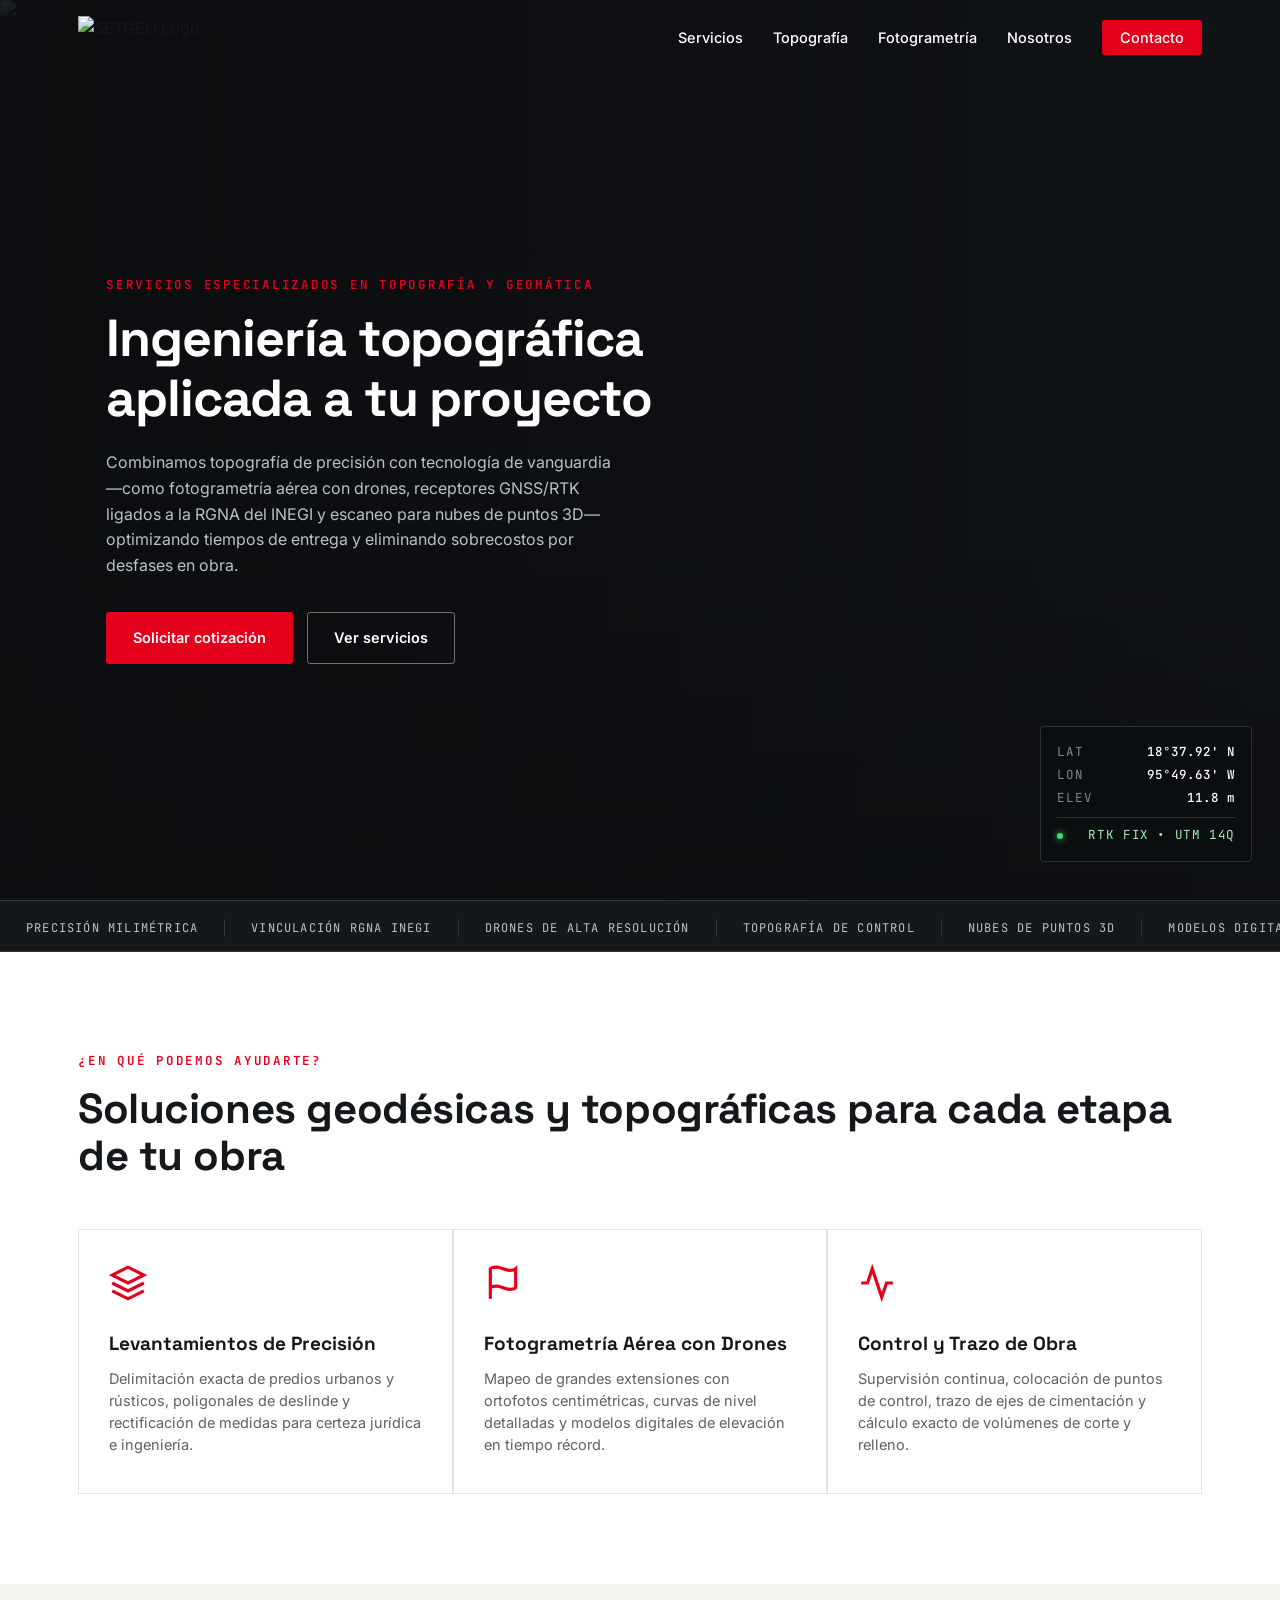
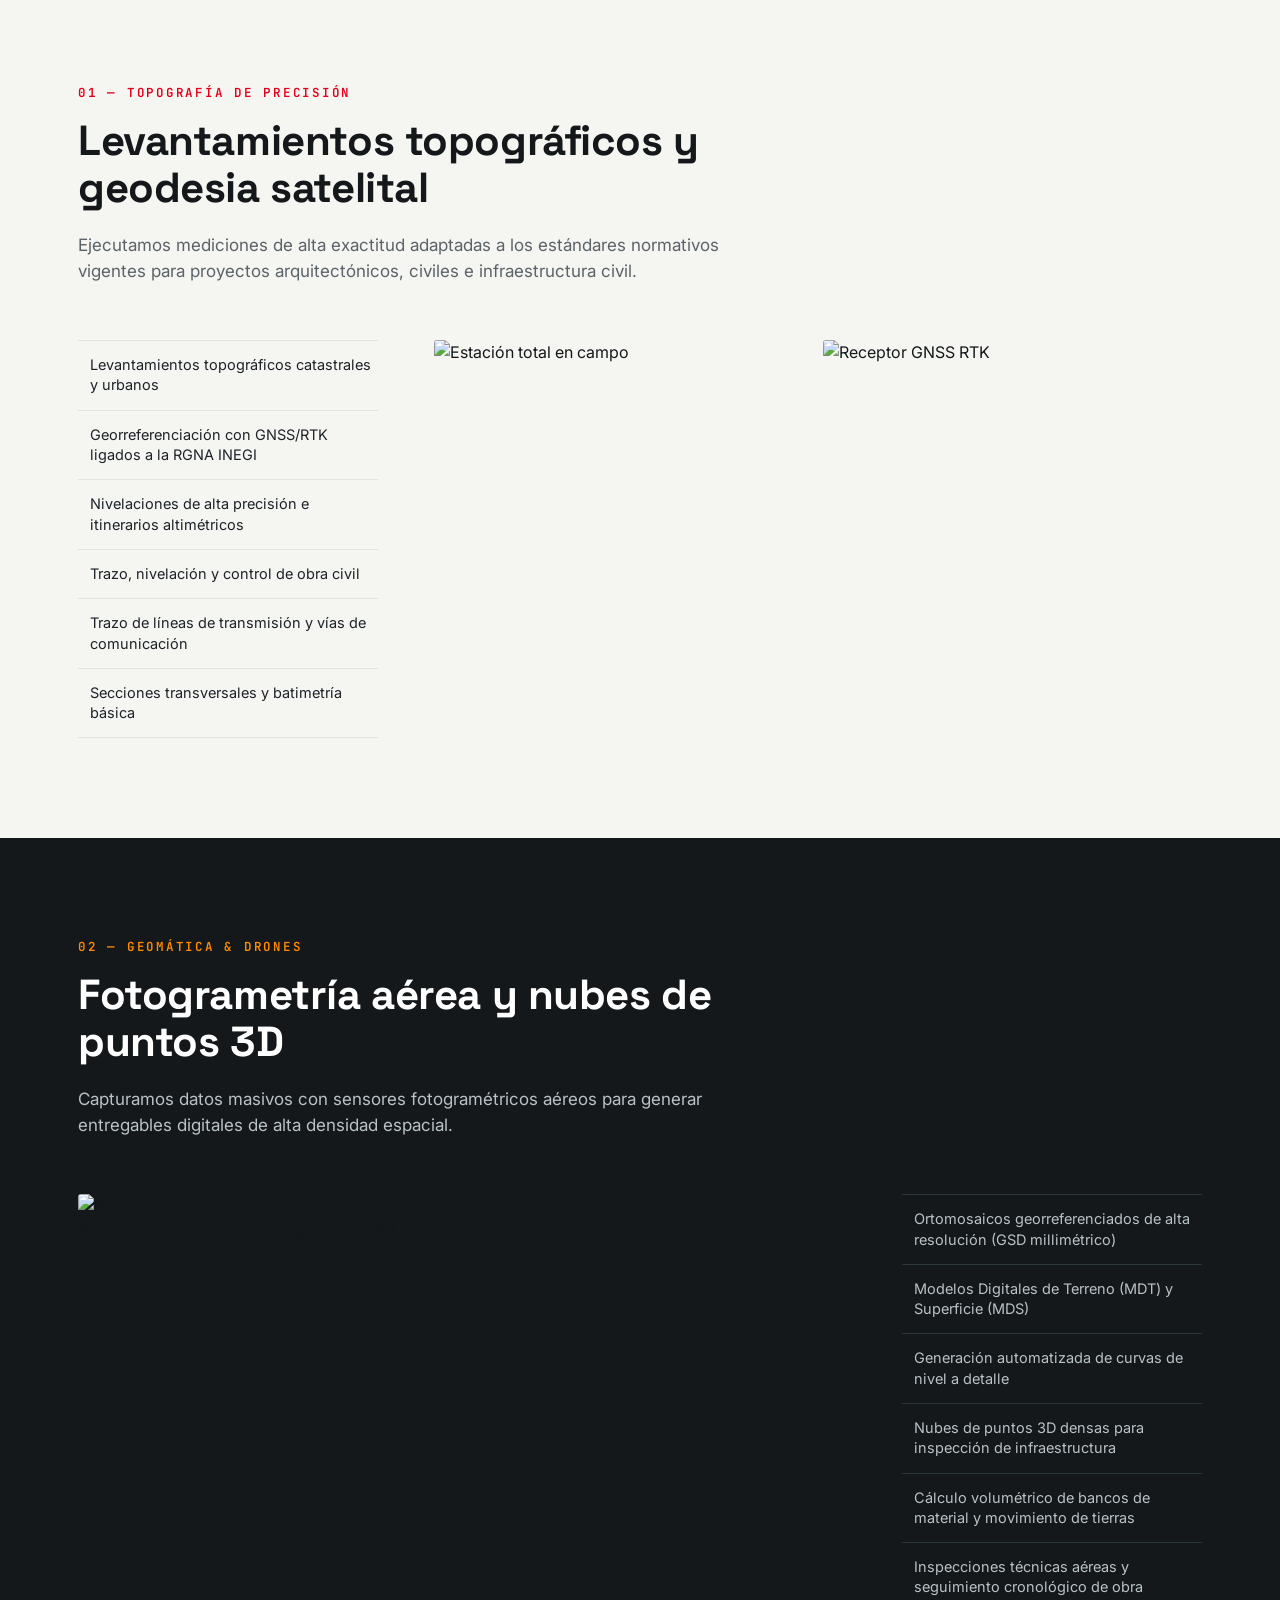
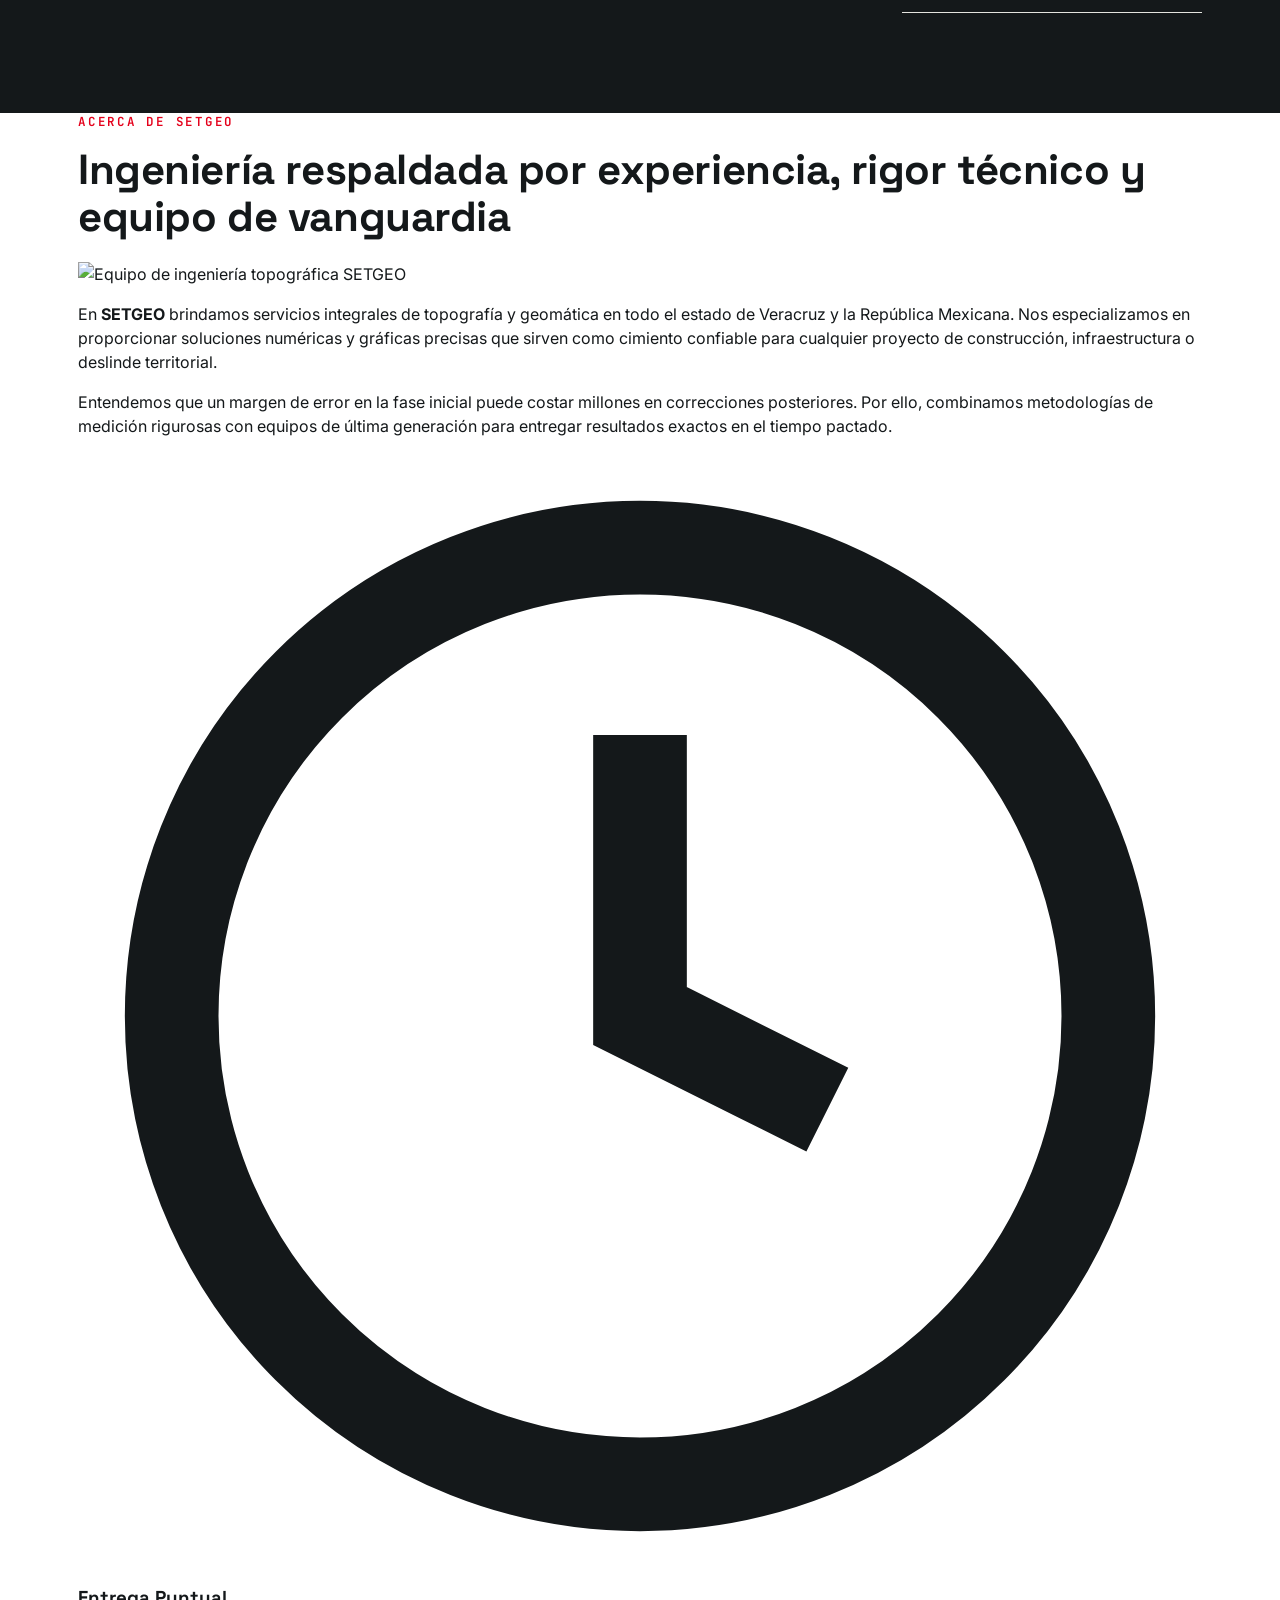
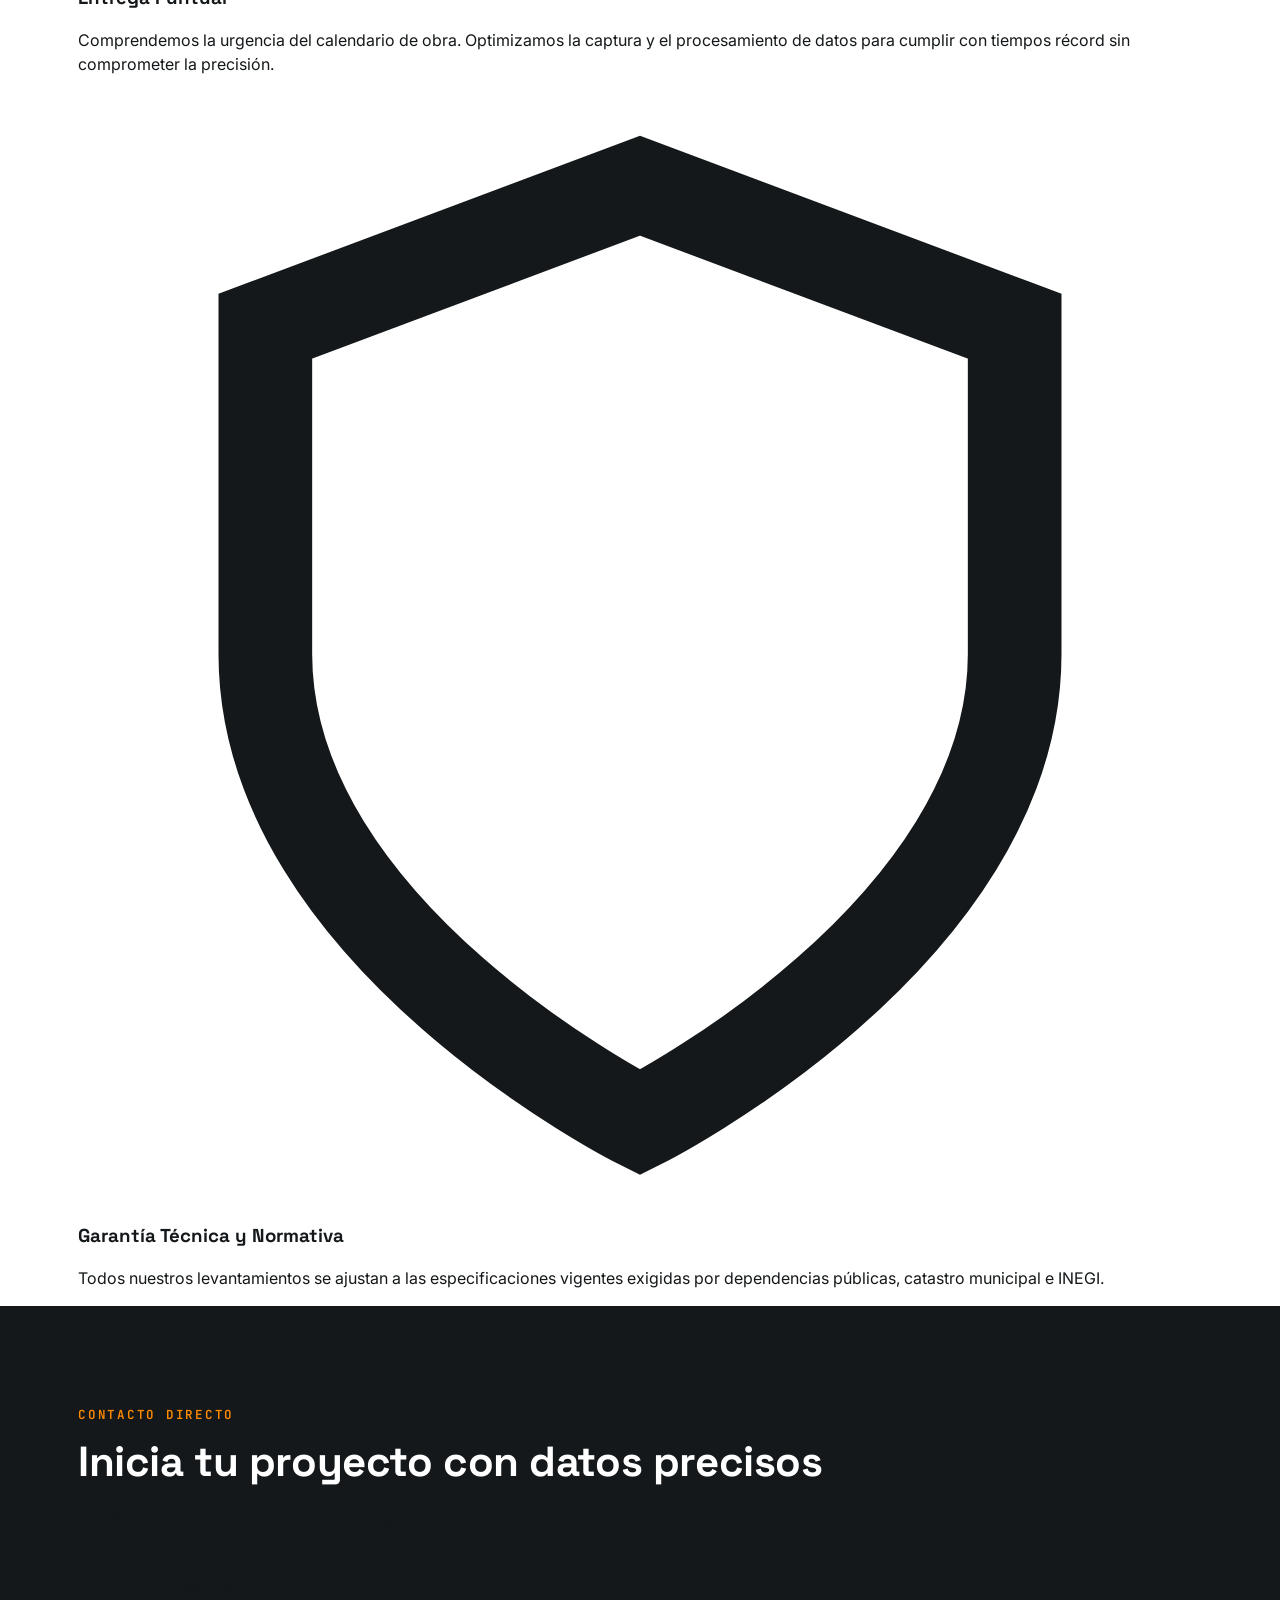
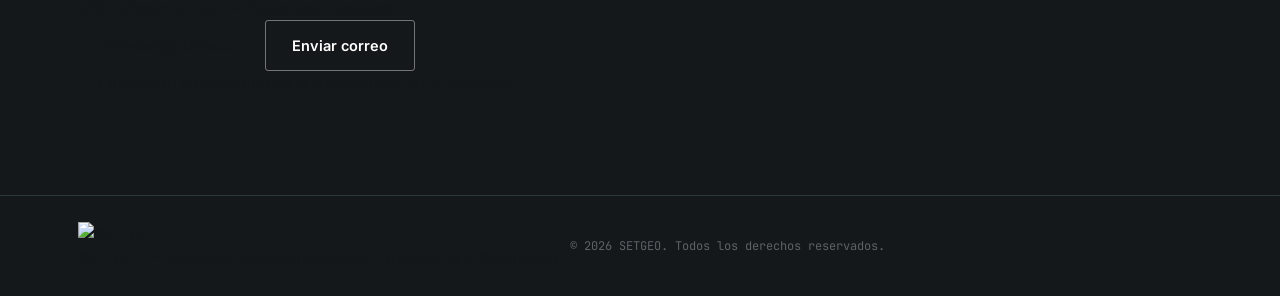
==== commit 93c3455e: "Update index.html" ====
--- a/index.html
+++ b/index.html
@@ -18,8 +18,8 @@
   <nav class="nav" id="mainNav">
     <div class="nav__inner">
       <a href="#" class="nav__brand">
-        <img src="logo.png" alt="SETGEO Logo" class="nav__logo">
-        <span class="nav__brandtext">SETGEO</span>
+        <!-- Ajustado a la ruta estándar de tu logo -->
+        <img src="img/logo.png" alt="SETGEO Logo" class="nav__logo">
       </a>
 
       <ul class="nav__links" id="navLinks">
@@ -43,7 +43,8 @@
   <!-- ================= HERO ================= -->
   <section class="hero">
     <div class="hero__media">
-      <img src="https://images.unsplash.com/photo-1581092160607-ee22621dd758?auto=format&fit=crop&w=1920&q=80" alt="Topografía en campo">
+      <!-- Coloca aquí la ruta de la imagen original del Hero (tu equipo de topografía) -->
+      <img src="img/hero-bg.jpg" alt="Equipo de topografía en campo">
       <div class="hero__scrim"></div>
     </div>
 
@@ -121,7 +122,6 @@
           <svg class="helpcard__icon" viewBox="0 0 24 24" fill="none" stroke="currentColor" stroke-width="2">
             <path d="M4 15s1-1 4-1 5 2 8 2 4-1 4-1V3s-1 1-4 1-5-2-8-2-4 1-4 1zM4 22v-7"/>
           </svg>
-
           <h3>Fotogrametría Aérea con Drones</h3>
           <p>Mapeo de grandes extensiones con ortofotos centimétricas, curvas de nivel detalladas y modelos digitales de elevación en tiempo récord.</p>
         </div>
@@ -158,11 +158,13 @@
 
         <div class="gallery">
           <figure class="gallery__item gallery__item--wide reveal">
-            <img src="https://images.unsplash.com/photo-1504307651254-35680f356dfd?auto=format&fit=crop&w=800&q=80" alt="Estación total en campo">
+            <!-- Coloca la ruta de tu foto de estación total o GPS local -->
+            <img src="img/estacion-total.jpg" alt="Estación total en campo">
             <figcaption>Estación total de alta precisión en obra</figcaption>
           </figure>
           <figure class="gallery__item gallery__item--tall reveal">
-            <img src="https://images.unsplash.com/photo-1581092160607-ee22621dd758?auto=format&fit=crop&w=600&q=80" alt="Receptor GNSS RTK">
+            <!-- Coloca la ruta de tu foto de receptor GNSS local -->
+            <img src="img/gnss-rtk.jpg" alt="Receptor GNSS RTK">
             <figcaption>Geodesia GNSS RTK de doble frecuencia</figcaption>
           </figure>
         </div>
@@ -182,7 +184,8 @@
       <div class="service__body service__body--reverse">
         <div class="geo__photos">
           <figure class="gallery__item gallery__item--feature reveal">
-            <img src="https://images.unsplash.com/photo-1508614589041-895b88991e3e?auto=format&fit=crop&w=800&q=80" alt="Vuelo fotogramétrico con dron">
+            <!-- Coloca la ruta de tu foto de dron local -->
+            <img src="img/dron-fotogrametria.jpg" alt="Vuelo fotogramétrico con dron">
             <figcaption>Vuelo fotogramétrico multiespectral y RGB</figcaption>
           </figure>
         </div>
@@ -199,7 +202,7 @@
     </div>
   </section>
 
-  <!-- ================= NOSOTROS / SOBRE LA EMPRESA ================= -->
+  <!-- ================= NOSOTROS ================= -->
   <section class="about" id="nosotros">
     <div class="wrap">
       <p class="eyebrow eyebrow--red">ACERCA DE SETGEO</p>
@@ -207,7 +210,8 @@
 
       <div class="about__intro">
         <div class="about__media reveal">
-          <img src="https://images.unsplash.com/photo-1541888946425-d0fbb186a5b3?auto=format&fit=crop&w=600&q=80" alt="Equipo de ingeniería topográfica SETGEO">
+          <!-- Coloca la ruta de tu foto de equipo / empresa -->
+          <img src="img/nosotros.jpg" alt="Equipo de ingeniería topográfica SETGEO">
         </div>
 
         <div class="about__introtext reveal">
@@ -285,7 +289,7 @@
     <div class="wrap">
       <div class="footer__inner">
         <div class="footer__brand">
-          <img src="logo.png" alt="SETGEO" class="footer__logo">
+          <img src="img/logo.png" alt="SETGEO" class="footer__logo">
           <span>SETGEO — Servicios Especializados en Topografía y Geomática</span>
         </div>
         <p class="footer__copy">&copy; 2026 SETGEO. Todos los derechos reservados.</p>
@@ -295,7 +299,6 @@
 
   <!-- ================= SCRIPT PARA INTERACTIVIDAD ================= -->
   <script>
-    // 1. Cambio de estilo en la barra de navegación al hacer scroll
     const nav = id('mainNav');
     window.addEventListener('scroll', () => {
       if (window.scrollY > 40) {
@@ -305,7 +308,6 @@
       }
     });
 
-    // 2. Menú desplegable para dispositivos móviles
     const burger = id('navBurger');
     const links = id('navLinks');
     const scrim = id('navScrim');
@@ -326,7 +328,6 @@
       });
     }
 
-    // 3. Revelación de elementos mediante Scroll Observer
     const observer = new IntersectionObserver((entries) => {
       entries.forEach(entry => {
         if (entry.isIntersecting) {
@@ -341,3 +342,4 @@
   </script>
 </body>
 </html>
+ 
--- a/styles.css
+++ b/styles.css
@@ -2,9 +2,9 @@
    SETGEO — tokens
    Tinta   #14181A   fondo oscuro / texto
    Papel   #FFFFFF   fondo claro
-   Rojo    #E4001B   acento primario (topografía tradicional)
-   Acero   #37485A / #4A5F73  secciones técnicas, botones secundarios
-   Señal   #FF8A00   acento secundario (fotogrametría / LiDAR)
+   Rojo    #E4001B   acento primario
+   Acero   #37485A / #4A5F73  secciones técnicas
+   Señal   #FF8A00   acento secundario
    ========================================================= */
 
 :root{
@@ -89,9 +89,9 @@
   border-bottom:1px solid transparent;
 }
 .nav.is-scrolled{
-  background:rgba(255,255,255,.92);
+  background:rgba(20,24,26,.95);
   backdrop-filter:blur(10px);
-  border-bottom:1px solid var(--line);
+  border-bottom:1px solid var(--line-dark);
 }
 .nav__inner{
   max-width:var(--wrap);
@@ -101,17 +101,24 @@
   align-items:center;
   justify-content:space-between;
 }
-.nav__brand{display:flex;align-items:center;gap:10px;}
-.nav__logo{height:50px;width:auto;}
+.nav__brand{
+  display:flex;
+  align-items:center;
+  gap:14px;
+}
+.nav__logo{
+  height:42px;
+  width:auto;
+  object-fit:contain;
+}
 .nav__brandtext{
   font-family:var(--mono);
-  font-weight:600;
-  letter-spacing:.08em;
-  font-size:15px;
+  font-weight:700;
+  letter-spacing:.12em;
+  font-size:16px;
   color:var(--paper);
-  transition:color .35s ease;
-}
-.nav.is-scrolled .nav__brandtext{color:var(--ink);}
+  white-space:nowrap;
+}
 
 .nav__links{display:flex;align-items:center;gap:30px;}
 .nav__links a{
@@ -121,22 +128,15 @@
   transition:color .2s ease;
   position:relative;
 }
-.nav.is-scrolled .nav__links a{color:var(--ink-2);}
 .nav__links a:hover{color:var(--red);}
-.nav.is-scrolled .nav__cta{
+.nav__cta{
   background:var(--red);
-  color:#fff;
+  color:#fff !important;
   padding:9px 18px;
   border-radius:3px;
-}
-.nav__cta{
-  background:rgba(255,255,255,.14);
-  padding:9px 18px;
-  border-radius:3px;
-  border:1px solid rgba(255,255,255,.3);
-}
-.nav.is-scrolled .nav__cta{border-color:transparent;}
-.nav__cta:hover{background:var(--red-dim) !important;color:#fff !important;}
+  transition:background .2s ease;
+}
+.nav__cta:hover{background:var(--red-dim) !important;}
 
 .nav__burger{
   display:none;
@@ -149,45 +149,48 @@
 }
 .nav__burger span{
   width:22px;height:2px;background:var(--paper);
-  transition:background .3s ease;
-}
-.nav.is-scrolled .nav__burger span{background:var(--ink);}
+}
 
 /* =============== HERO =============== */
 .hero{
   position:relative;
   min-height:100svh;
   display:flex;
-  align-items:flex-end;
+  align-items:center;
   overflow:hidden;
   background:var(--ink);
+  padding-top:80px;
 }
 .hero__media{position:absolute;inset:0;}
 .hero__media img{width:100%;height:100%;object-fit:cover;object-position:70% 40%;}
 .hero__scrim{
   position:absolute;inset:0;
   background:
-    linear-gradient(90deg, rgba(10,12,14,.92) 0%, rgba(10,12,14,.68) 42%, rgba(10,12,14,.22) 75%, rgba(10,12,14,.35) 100%),
-    linear-gradient(0deg, rgba(10,12,14,.55) 0%, rgba(10,12,14,0) 40%);
+    linear-gradient(90deg, rgba(10,12,14,.92) 0%, rgba(10,12,14,.72) 50%, rgba(10,12,14,.35) 100%),
+    linear-gradient(0deg, rgba(10,12,14,.6) 0%, rgba(10,12,14,0) 40%);
 }
 .hero__content{
   position:relative;
   z-index:2;
-  max-width:640px;
-  padding:0 28px 110px;
+  max-width:680px;
+  padding:40px 28px 80px;
   margin:0 auto 0 max(28px, calc((100vw - var(--wrap)) / 2 + 28px));
 }
+
+/* Ajuste de escala e interlineado del título */
 .hero__title{
   color:#fff;
-  font-size:clamp(38px,6vw,64px);
-  line-height:1.04;
-  letter-spacing:-.015em;
-  margin-bottom:20px;
+  font-size:clamp(32px, 4.5vw, 52px);
+  line-height:1.15;
+  letter-spacing:-.02em;
+  margin-bottom:22px;
+  font-weight:700;
 }
 .hero__lead{
   color:var(--muted-light);
-  font-size:16.5px;
-  max-width:490px;
+  font-size:16px;
+  line-height:1.6;
+  max-width:520px;
   margin-bottom:34px;
 }
 .hero__actions{display:flex;gap:14px;flex-wrap:wrap;}
@@ -208,12 +211,10 @@
 .btn:hover{transform:translateY(-1px);}
 .btn--red{background:var(--red);color:#fff;}
 .btn--red:hover{background:var(--red-dim);}
-.btn--signal{background:var(--signal);color:#191100;}
-.btn--signal:hover{background:var(--signal-dim);color:#fff;}
 .btn--ghost-light{border-color:rgba(255,255,255,.4);color:#fff;}
 .btn--ghost-light:hover{border-color:#fff;background:rgba(255,255,255,.08);}
 
-/* HUD coordinate readout */
+/* HUD readout */
 .hud{
   position:absolute;
   right:28px;
@@ -222,11 +223,11 @@
   font-family:var(--mono);
   font-size:12.5px;
   color:var(--muted-light);
-  background:rgba(10,14,16,.55);
+  background:rgba(10,14,16,.65);
   border:1px solid rgba(255,255,255,.14);
   border-radius:4px;
   padding:14px 16px;
-  backdrop-filter:blur(4px);
+  backdrop-filter:blur(6px);
   min-width:190px;
 }
 .hud__row{display:flex;justify-content:space-between;gap:18px;padding:2px 0;}
@@ -245,31 +246,9 @@
 }
 @keyframes pulse{0%,100%{opacity:1;}50%{opacity:.35;}}
 
-@media (max-width:640px){
+@media (max-width:768px){
   .hud{display:none;}
-}
-
-.scrolldown{
-  position:absolute;
-  left:50%;bottom:26px;
-  transform:translateX(-50%);
-  z-index:2;
-  width:22px;height:36px;
-  border:1.5px solid rgba(255,255,255,.5);
-  border-radius:12px;
-}
-.scrolldown span{
-  position:absolute;top:6px;left:50%;
-  width:3px;height:8px;
-  background:#fff;
-  border-radius:2px;
-  transform:translateX(-50%);
-  animation:scrolldot 1.8s ease-in-out infinite;
-}
-@keyframes scrolldot{
-  0%{opacity:1;top:6px;}
-  70%{opacity:0;top:18px;}
-  100%{opacity:0;top:6px;}
+  .hero__title{font-size:32px;}
 }
 
 /* =============== MARQUEE =============== */
@@ -304,7 +283,7 @@
   100%{transform:translateX(-50%);}
 }
 
-/* =============== HELPS =============== */
+/* =============== SERVICIOS Y RESTO DE SECCIONES =============== */
 .helps{padding:100px 0 90px;}
 .helps__grid{
   display:grid;
@@ -314,10 +293,7 @@
   border:1px solid var(--line);
   margin-top:50px;
 }
-.helpcard{
-  background:var(--paper);
-  padding:34px 30px 38px;
-}
+.helpcard{background:var(--paper);padding:34px 30px 38px;}
 .helpcard__icon{width:38px;height:38px;color:var(--red);margin-bottom:22px;}
 .helpcard h3{font-size:19px;margin-bottom:10px;}
 .helpcard p{color:var(--muted);font-size:14.5px;margin:0;}
@@ -326,7 +302,6 @@
   .helps__grid{grid-template-columns:1fr;}
 }
 
-/* =============== SERVICE SECTIONS =============== */
 .service{padding:100px 0;position:relative;overflow:hidden;}
 .service--topo{background:var(--paper-2);}
 .service--geo{background:var(--ink);}
@@ -356,20 +331,6 @@
 .servicelist li:last-child{border-bottom:1px solid var(--line);}
 .servicelist--light li{border-color:var(--line-dark);color:var(--muted-light);}
 
-.mark{
-  flex:none;
-  width:11px;height:11px;
-  margin-top:3px;
-  position:relative;
-}
-.mark::before,.mark::after{
-  content:'';position:absolute;background:var(--red);
-}
-.mark::before{width:11px;height:1.6px;top:5px;left:0;}
-.mark::after{width:1.6px;height:11px;left:5px;top:0;}
-.mark--signal::before,.mark--signal::after{background:var(--signal);}
-
-/* Gallery grid — mosaic */
 .gallery{
   display:grid;
   grid-template-columns:repeat(4,1fr);
@@ -382,9 +343,8 @@
   overflow:hidden;
   border-radius:3px;
   grid-row:span 1;
-  cursor:zoom-in;
-}
-.gallery__item:focus-visible{outline:2px solid var(--signal);outline-offset:2px;}
+  cursor:pointer;
+}
 .gallery__item--tall{grid-row:span 2;}
 .gallery__item--wide{grid-column:span 2;grid-row:span 2;}
 .gallery__item img{
@@ -392,320 +352,14 @@
   transition:transform .5s ease;
 }
 .gallery__item:hover img{transform:scale(1.06);}
-.gallery__item figcaption{
-  position:absolute;left:0;right:0;bottom:0;
-  padding:20px 12px 10px;
-  font-family:var(--mono);
-  font-size:11px;
-  letter-spacing:.04em;
-  color:#fff;
-  background:linear-gradient(0deg, rgba(0,0,0,.75), rgba(0,0,0,0));
-}
-
-.geo__photos{display:flex;flex-direction:column;gap:10px;}
-.gallery__item--feature{grid-row:auto;height:340px;}
-.geo__photos .gallery__item:not(.gallery__item--feature){height:190px;}
-
-.geo__canvas{
-  position:absolute;inset:0;
-  width:100%;height:100%;
-  display:block;
-  z-index:1;
-  opacity:.24;
-  pointer-events:none;
-}
 
 @media (max-width:900px){
   .service__body,.service__body--reverse{grid-template-columns:1fr;}
   .gallery{grid-template-columns:repeat(2,1fr);}
-  .gallery__item--wide{grid-column:span 2;}
-}
-@media (max-width:520px){
-  .gallery__item--tall{grid-row:span 1;}
-  .gallery__item--wide{grid-row:span 1;}
-}
-
-/* =============== EXTRA SERVICES =============== */
-.extra{padding:100px 0;}
-.extra__grid{
-  display:grid;
-  grid-template-columns:repeat(4,1fr);
-  gap:26px;
-  margin-top:50px;
-}
-.extracard{
-  border:1px solid var(--line);
-  border-radius:4px;
-  padding:28px 22px;
-  transition:border-color .2s ease, transform .2s ease;
-}
-.extracard:hover{border-color:var(--steel-2);transform:translateY(-3px);}
-.extracard svg{width:34px;height:34px;color:var(--steel);margin-bottom:18px;}
-.extracard h3{font-size:16px;margin-bottom:9px;}
-.extracard p{font-size:13.5px;color:var(--muted);margin:0;line-height:1.5;}
-
-@media (max-width:900px){
-  .extra__grid{grid-template-columns:repeat(2,1fr);}
-}
-@media (max-width:520px){
-  .extra__grid{grid-template-columns:1fr;}
-}
-
-/* =============== ABOUT =============== */
-.about{padding:100px 0;background:var(--paper-2);}
-
-.about__intro{
-  display:grid;
-  grid-template-columns:320px 1fr;
-  gap:56px;
-  align-items:center;
-  margin-top:50px;
-}
-.about__media img{border-radius:4px;aspect-ratio:3/4;object-fit:cover;width:100%;}
-.about__introtext p{
-  color:var(--muted);
-  font-size:16px;
-  line-height:1.65;
-  margin:0 0 18px;
-  max-width:620px;
-}
-.about__introtext p:last-child{margin-bottom:0;}
-
-.pillars{
-  display:grid;
-  grid-template-columns:repeat(2,1fr);
-  gap:2px;
-  background:var(--line);
-  border:1px solid var(--line);
-  margin-top:64px;
-}
-.pillar{background:var(--paper);padding:36px 34px 40px;}
-.pillar__icon{width:38px;height:38px;color:var(--red);margin-bottom:20px;}
-.pillar h3{font-size:19px;margin-bottom:12px;}
-.pillar p{color:var(--muted);font-size:14.5px;margin:0;line-height:1.6;}
-
-.why{margin-top:70px;}
-.why__title{
-  font-size:clamp(22px,3vw,28px);
-  margin-bottom:34px;
-}
-.why__grid{
-  display:grid;
-  grid-template-columns:repeat(2,1fr);
-  gap:26px;
-}
-.whycard{
-  border:1px solid var(--line);
-  border-radius:4px;
-  padding:28px 26px;
-  background:var(--paper);
-  transition:border-color .2s ease, transform .2s ease;
-}
-.whycard:hover{border-color:var(--red);transform:translateY(-3px);}
-.whycard svg{width:32px;height:32px;color:var(--steel);margin-bottom:16px;}
-.whycard h4{
-  font-family:var(--display);
-  font-size:16.5px;
-  margin:0 0 9px;
-  font-weight:700;
-}
-.whycard p{font-size:13.5px;color:var(--muted);margin:0;line-height:1.55;}
-
-@media (max-width:820px){
-  .about__intro{grid-template-columns:1fr;}
-  .about__media img{aspect-ratio:16/9;}
-  .pillars{grid-template-columns:1fr;}
-  .why__grid{grid-template-columns:1fr;}
-}
-
-/* =============== CONTACT =============== */
-.contact{
-  background:var(--ink);
-  padding:100px 0;
-  position:relative;
-  overflow:hidden;
-}
-.contact__wrap{
-  display:grid;
-  grid-template-columns:1fr 340px;
-  gap:40px;
-  position:relative;z-index:2;
-}
-.contact__lead{color:var(--muted-light);font-size:16px;max-width:460px;margin-bottom:40px;}
-.contact__data{margin-bottom:34px;}
-.contact__row{
-  display:flex;
-  gap:18px;
-  padding:16px 0;
-  border-top:1px solid var(--line-dark);
-  align-items:baseline;
-  flex-wrap:wrap;
-}
-.contact__row:last-child{border-bottom:1px solid var(--line-dark);}
-.contact__label{
-  font-family:var(--mono);
-  font-size:11.5px;
-  letter-spacing:.1em;
-  color:#7C8990;
-  width:52px;flex:none;
-}
-.contact__value{
-  font-family:var(--mono);
-  font-size:19px;
-  color:#fff;
-  font-weight:500;
-  transition:color .2s ease;
-  word-break:break-word;
-  overflow-wrap:anywhere;
-  min-width:0;
-  flex:1 1 200px;
-}
-a.contact__value:hover{color:var(--signal);}
-.contact__actions{display:flex;gap:14px;flex-wrap:wrap;}
-
-.contact__right{display:flex;align-items:center;justify-content:center;}
-.contact__tagline{
-  font-family:var(--display);
-  font-size:24px;
-  line-height:1.35;
-  color:var(--muted-light);
-  border-left:2px solid var(--signal);
-  padding-left:22px;
-  font-style:italic;
-}
-
-.geo__canvas--contact{opacity:.35;}
-
-@media (max-width:800px){
-  .contact__wrap{grid-template-columns:1fr;}
-  .contact__right{justify-content:flex-start;margin-top:30px;}
-  .contact__tagline{font-size:20px;}
-}
-
-@media (max-width:480px){
-  .contact__value{font-size:16px;}
-}
-
-/* =============== FOOTER =============== */
+}
+
+/* =============== CONTACT Y FOOTER =============== */
+.contact{background:var(--ink);padding:100px 0;}
 .footer{background:var(--ink);border-top:1px solid var(--line-dark);padding:26px 0;}
-.footer__inner{
-  display:flex;justify-content:space-between;align-items:center;
-  flex-wrap:wrap;gap:12px;
-}
-.footer__brand{display:flex;align-items:center;gap:10px;color:var(--muted-light);font-size:13px;}
-.footer__logo{height:22px;width:auto;}
+.footer__inner{display:flex;justify-space:space-between;align-items:center;flex-wrap:wrap;gap:12px;}
 .footer__copy{font-family:var(--mono);font-size:12px;color:#5B6268;margin:0;}
-
-/* =============== MOBILE NAV =============== */
-@media (max-width:860px){
-  .nav__links{
-    position:fixed;
-    top:0;right:0;
-    height:100vh;
-    width:min(320px,80vw);
-    background:var(--ink);
-    border-left:1px solid var(--line-dark);
-    box-shadow:-24px 0 48px rgba(0,0,0,.35);
-    flex-direction:column;
-    align-items:flex-start;
-    justify-content:center;
-    gap:28px;
-    padding:0 40px;
-    transform:translateX(100%);
-    transition:transform .35s ease;
-    z-index:102;
-  }
-  .nav__links.is-open{transform:translateX(0);}
-  .nav__links a{color:#fff !important;font-size:18px;}
-  .nav__burger{display:flex;position:relative;z-index:103;}
-  .nav__burger span{transition:transform .28s ease, opacity .28s ease;}
-  .nav__burger.is-open span:nth-child(1){transform:translateY(7px) rotate(45deg);}
-  .nav__burger.is-open span:nth-child(2){opacity:0;}
-  .nav__burger.is-open span:nth-child(3){transform:translateY(-7px) rotate(-45deg);}
-  .nav__burger.is-open span{background:#fff;}
-  .nav__scrim{
-    position:fixed;inset:0;
-    background:rgba(8,10,11,.55);
-    opacity:0;pointer-events:none;
-    transition:opacity .3s ease;
-    z-index:101;
-  }
-  .nav__scrim.is-open{opacity:1;pointer-events:auto;}
-  .hero__content{margin-left:auto;margin-right:auto;padding-left:20px;padding-right:20px;}
-}
-
-/* =============== LIGHTBOX =============== */
-.lightbox{
-  position:fixed;inset:0;
-  background:rgba(8,10,11,.94);
-  z-index:200;
-  display:flex;
-  align-items:center;
-  justify-content:center;
-  padding:60px;
-  opacity:0;
-  pointer-events:none;
-  transition:opacity .25s ease;
-}
-.lightbox.is-open{opacity:1;pointer-events:auto;}
-.lightbox__figure{
-  max-width:min(90vw,1100px);
-  max-height:88vh;
-  margin:0;
-  display:flex;
-  flex-direction:column;
-  align-items:center;
-}
-.lightbox__figure img{
-  max-width:100%;
-  max-height:76vh;
-  width:auto;height:auto;
-  object-fit:contain;
-  border-radius:3px;
-  box-shadow:0 30px 80px rgba(0,0,0,.5);
-}
-.lightbox__figure figcaption{
-  margin-top:16px;
-  font-family:var(--mono);
-  font-size:13px;
-  letter-spacing:.04em;
-  color:var(--muted-light);
-  text-align:center;
-}
-.lightbox__close{
-  position:absolute;
-  top:22px;right:26px;
-  background:none;border:none;
-  color:#fff;font-size:36px;line-height:1;
-  cursor:pointer;padding:8px 12px;
-  transition:color .2s ease;
-}
-.lightbox__close:hover{color:var(--signal);}
-.lightbox__nav{
-  position:absolute;top:50%;
-  transform:translateY(-50%);
-  background:rgba(255,255,255,.08);
-  border:1px solid rgba(255,255,255,.25);
-  color:#fff;
-  width:48px;height:48px;
-  border-radius:50%;
-  font-size:26px;
-  cursor:pointer;
-  display:flex;align-items:center;justify-content:center;
-  transition:background .2s ease, border-color .2s ease;
-}
-.lightbox__nav:hover{background:rgba(255,255,255,.18);border-color:rgba(255,255,255,.4);}
-.lightbox__nav--prev{left:22px;}
-.lightbox__nav--next{right:22px;}
-
-@media (max-width:640px){
-  .lightbox{padding:20px;}
-  .lightbox__nav{width:40px;height:40px;font-size:20px;}
-  .lightbox__nav--prev{left:8px;}
-  .lightbox__nav--next{right:8px;}
-  .lightbox__close{top:12px;right:14px;font-size:30px;}
-}
-
-/* Reveal on scroll */
-.reveal{opacity:0;transform:translateY(18px);transition:opacity .7s ease, transform .7s ease;}
-.reveal.is-visible{opacity:1;transform:translateY(0);}
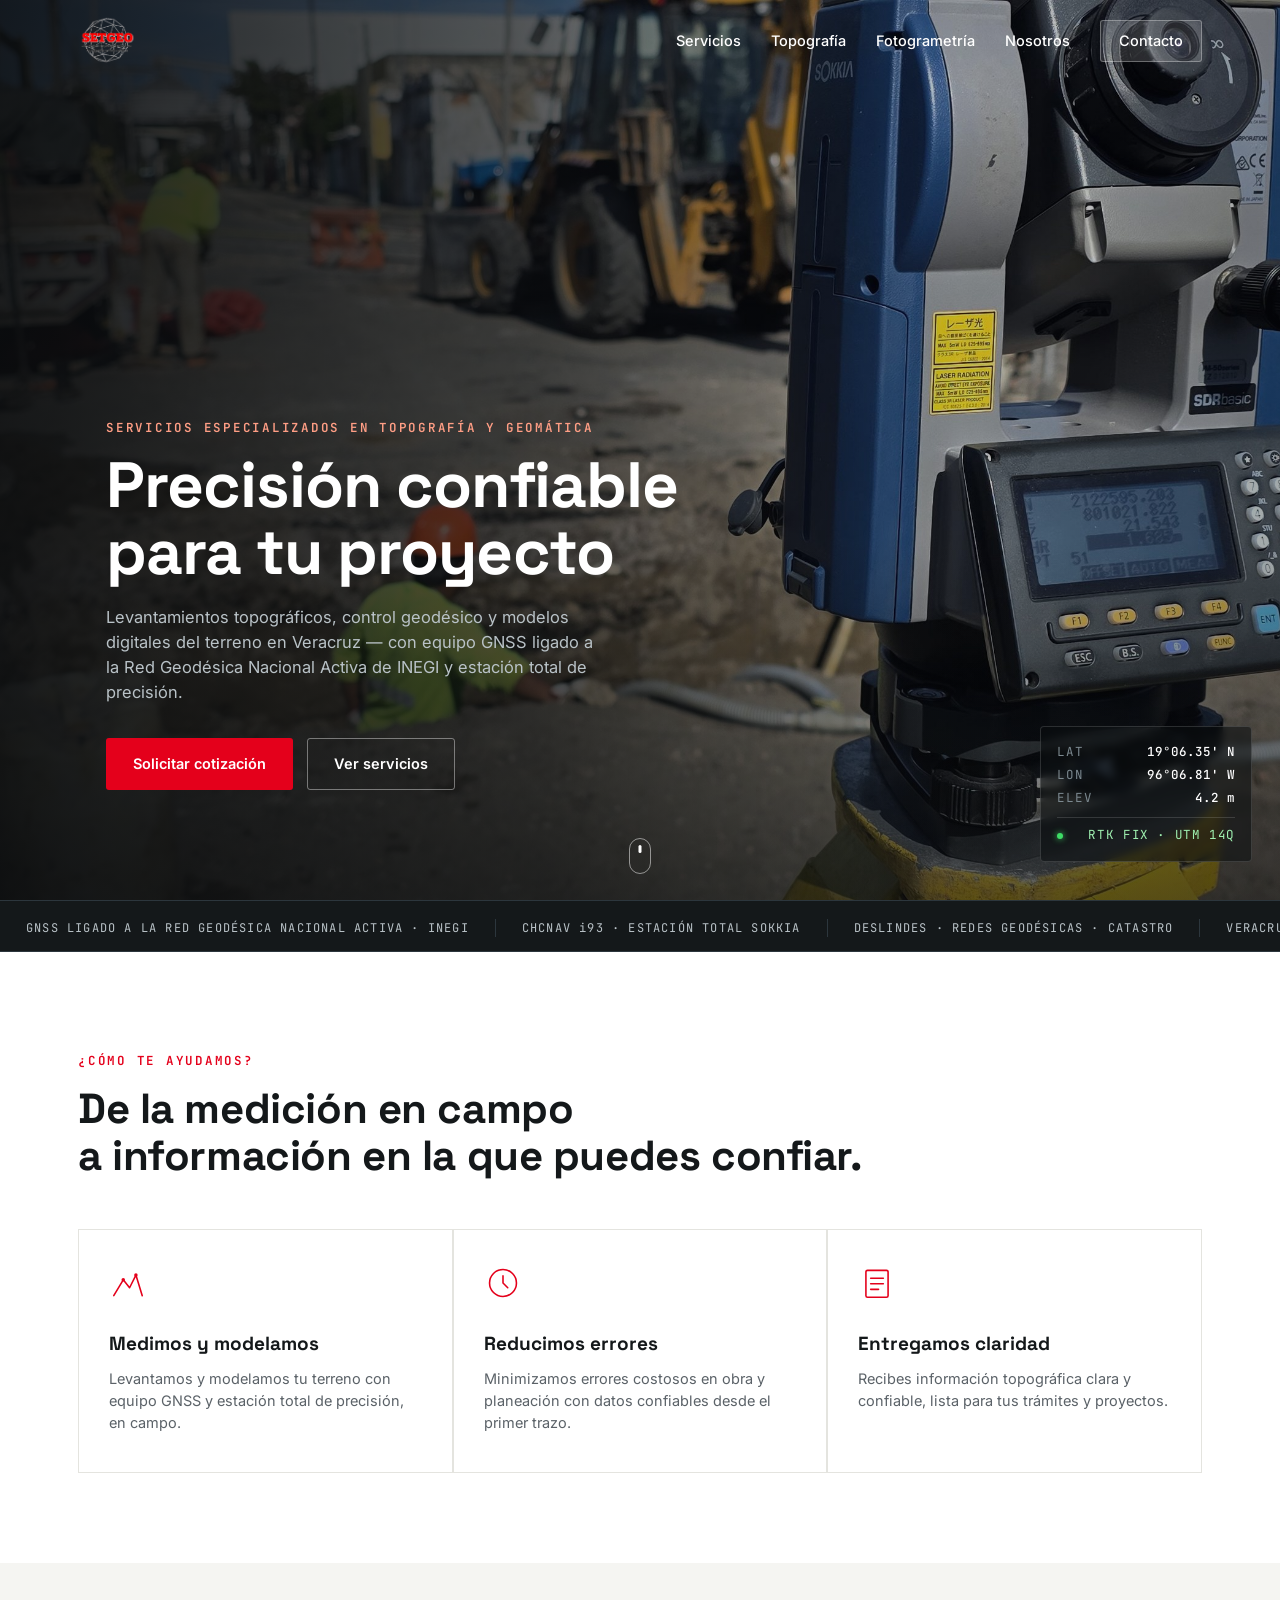
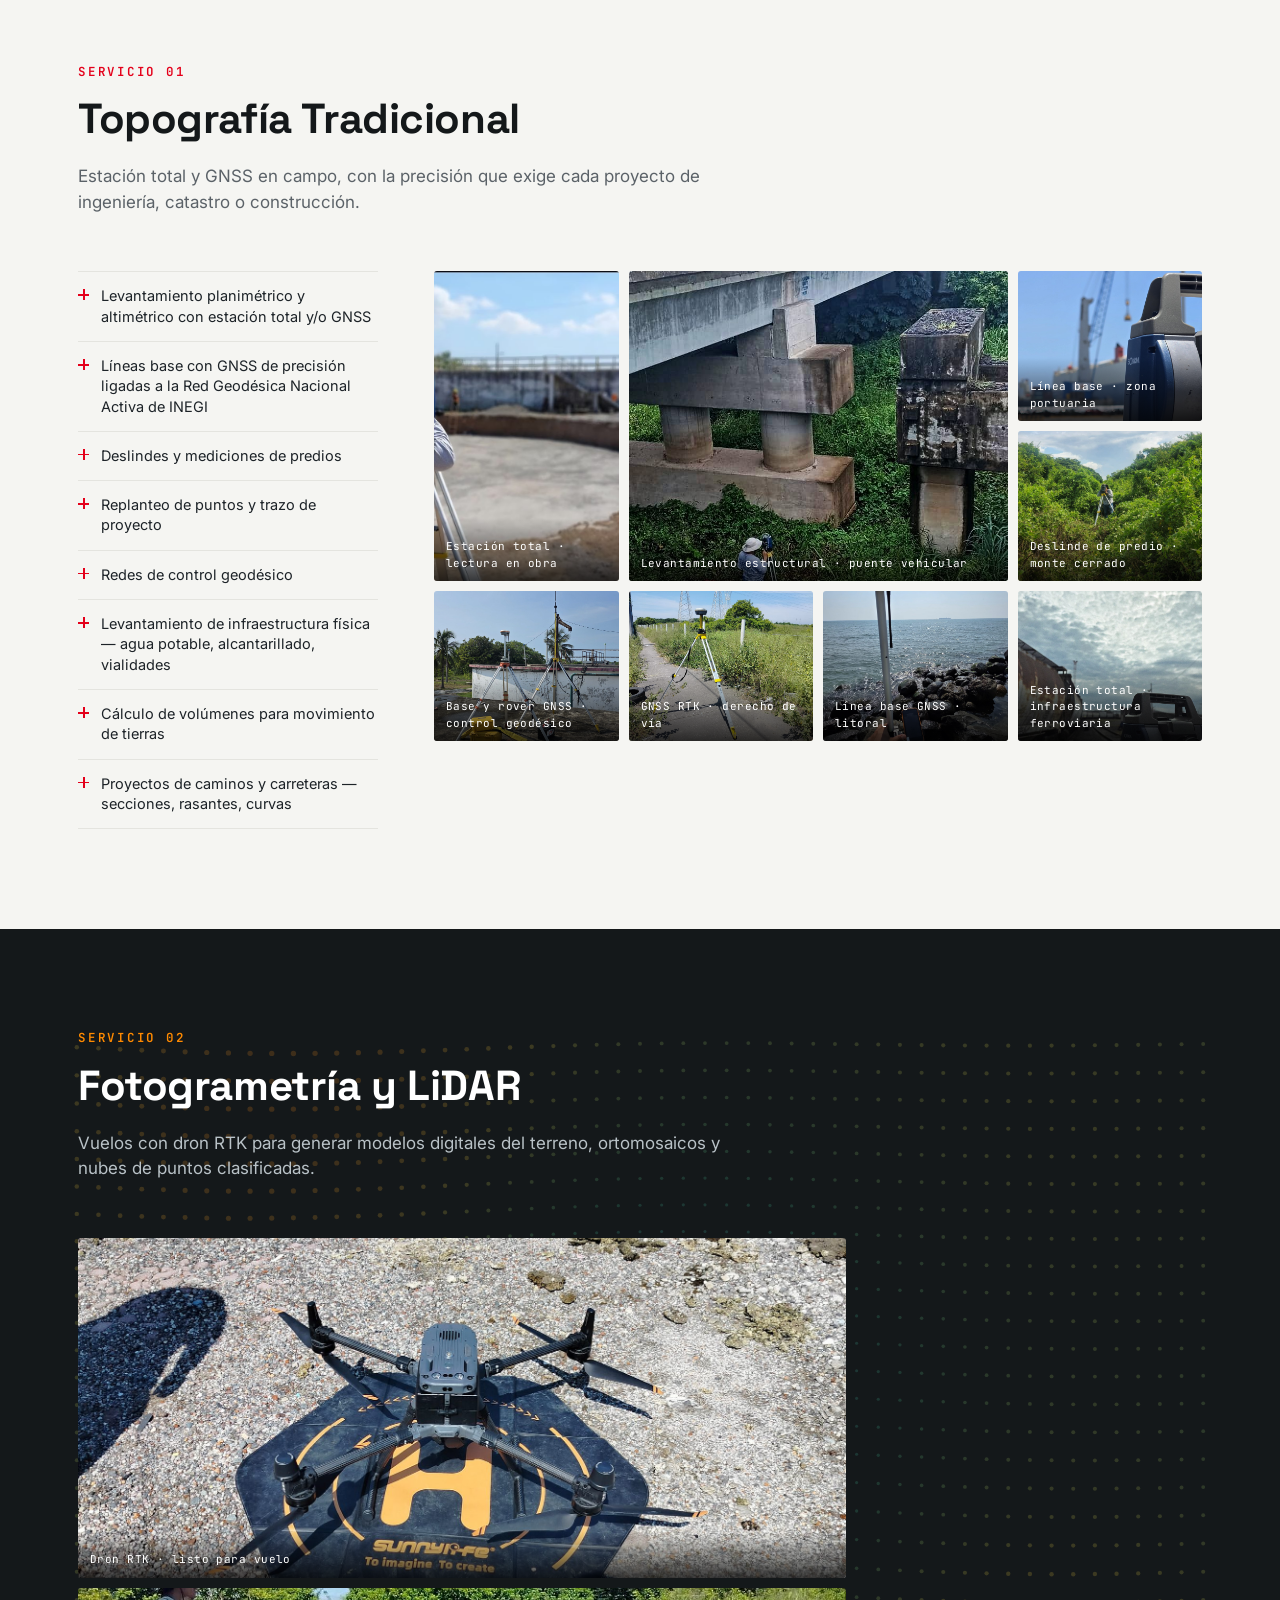
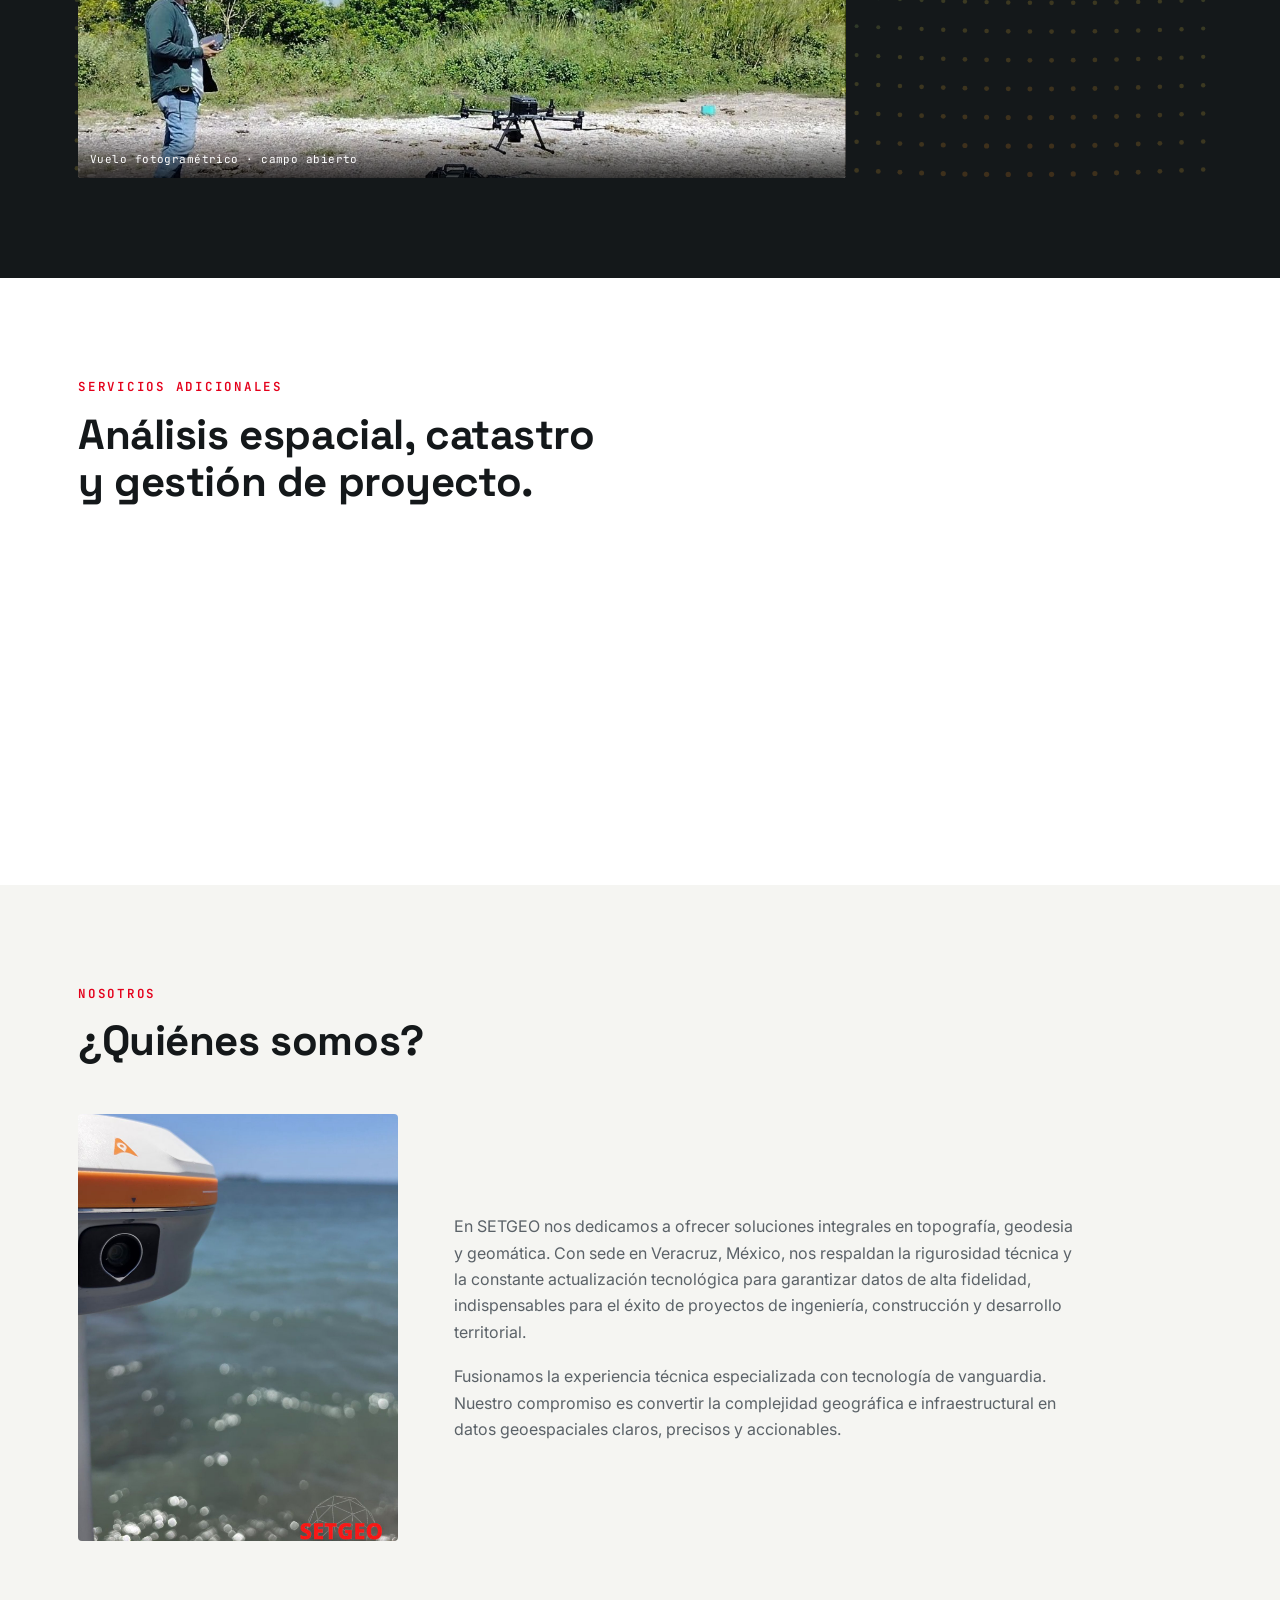
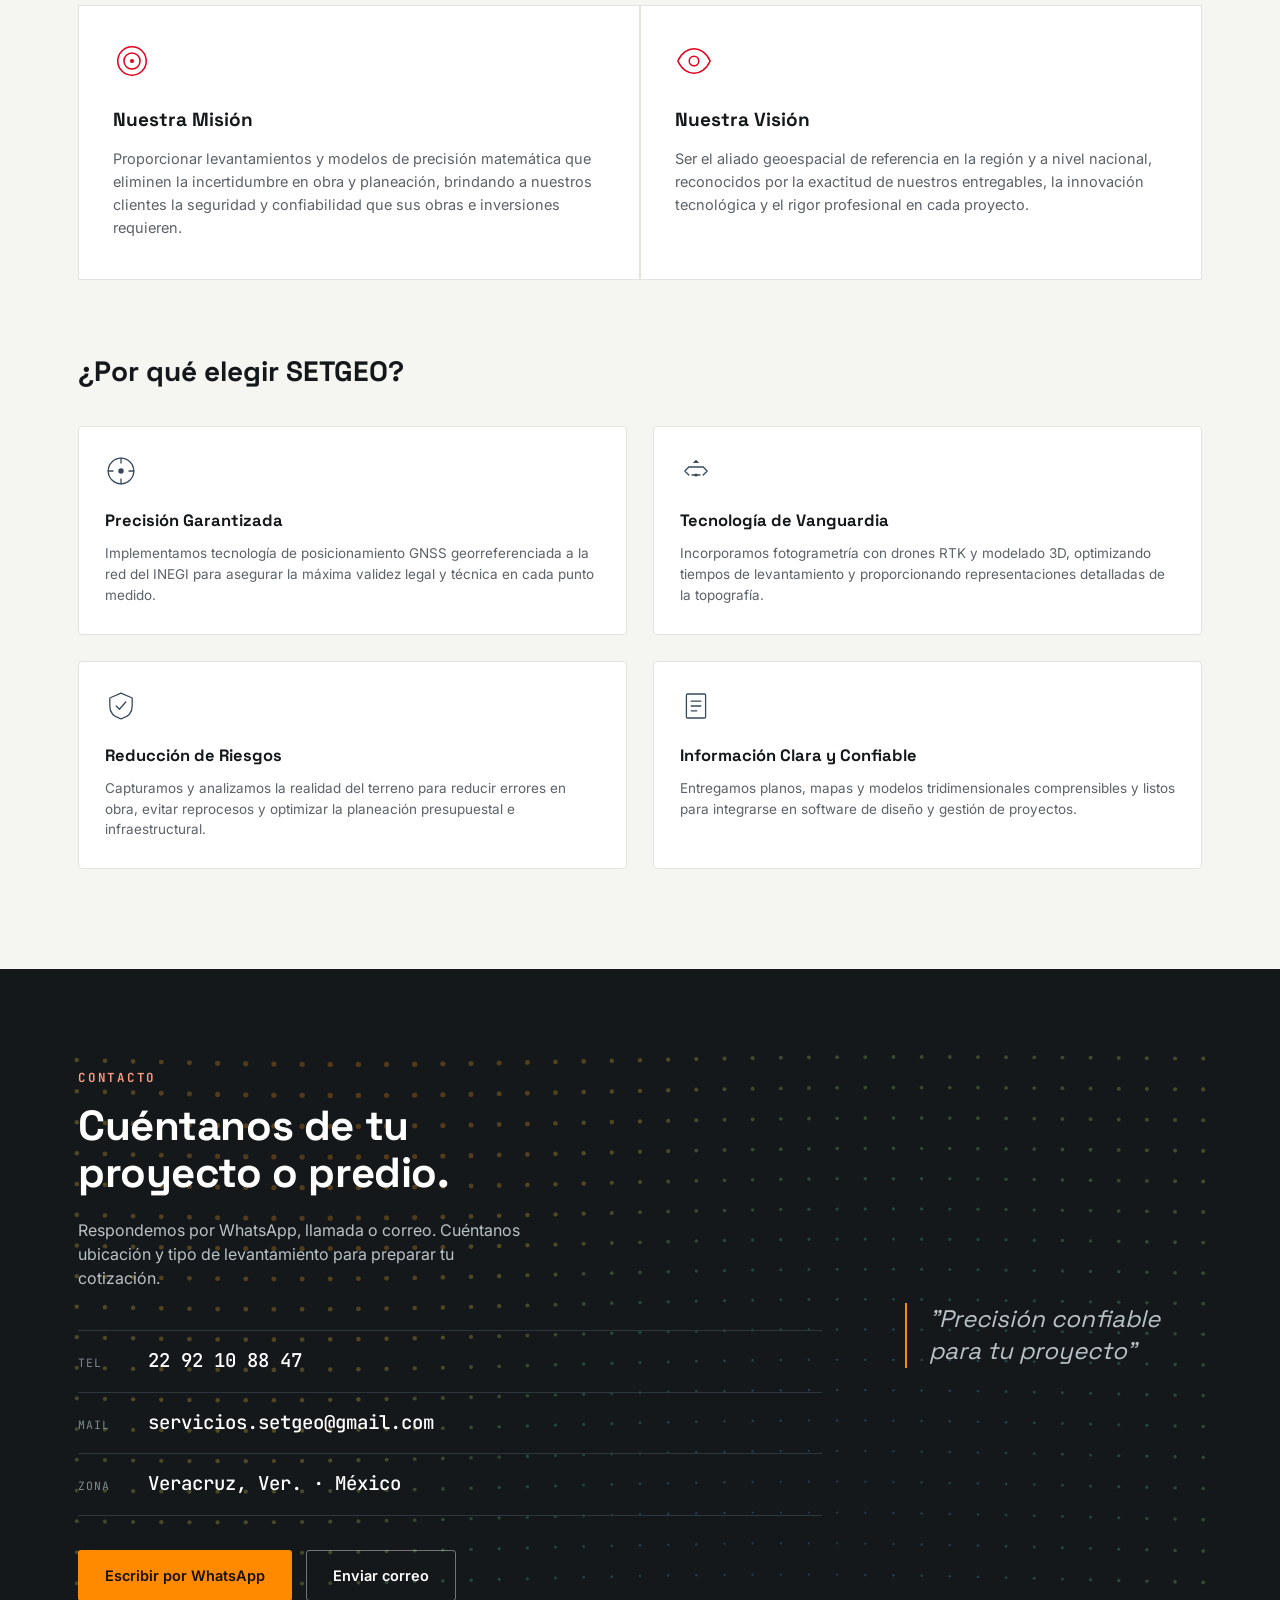
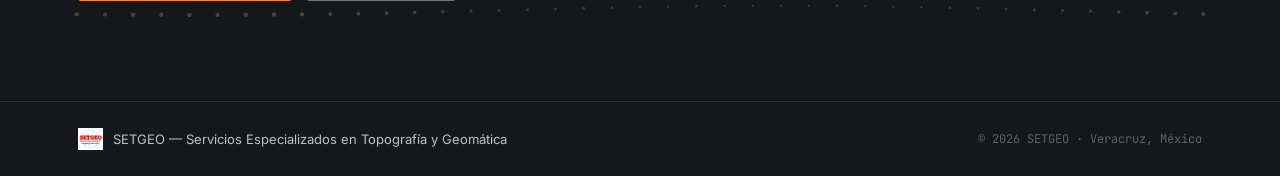
==== commit 1a26c1a8: "Add files via upload" ====
--- a/index.html
+++ b/index.html
@@ -1,345 +1,348 @@
 <!DOCTYPE html>
-<html lang="es">
+<html lang="es-MX">
 <head>
-  <meta charset="UTF-8">
-  <meta name="viewport" content="width=device-width, initial-scale=1.0">
-  <title>SETGEO — Servicios Especializados en Topografía y Geomática</title>
-  
-  <!-- Tipografías de Google Fonts -->
-  <link rel="preconnect" href="https://fonts.googleapis.com">
-  <link rel="preconnect" href="https://fonts.gstatic.com" crossorigin>
-  <link href="https://fonts.googleapis.com/css2?family=Inter:wght@400;500;600&family=JetBrains+Mono:wght@400;500;600;700&family=Space+Grotesk:wght@600;700&display=swap" rel="stylesheet">
-  
-  <link rel="stylesheet" href="styles.css">
+<meta charset="UTF-8">
+<meta name="viewport" content="width=device-width, initial-scale=1.0">
+<title>SETGEO — Servicios Especializados en Topografía y Geomática</title>
+<meta name="description" content="SETGEO — Levantamientos topográficos, GNSS ligado a la Red Geodésica Nacional Activa de INEGI, fotogrametría y LiDAR con dron RTK en Veracruz, México.">
+
+<link rel="preconnect" href="https://fonts.googleapis.com">
+<link rel="preconnect" href="https://fonts.gstatic.com" crossorigin>
+<link href="https://fonts.googleapis.com/css2?family=Space+Grotesk:wght@400..700&family=Inter:wght@400;500;600;700&family=JetBrains+Mono:wght@400;500;600&display=swap" rel="stylesheet">
+
+<link rel="stylesheet" href="styles.css">
 </head>
 <body>
 
-  <!-- ================= BARRA DE NAVEGACIÓN ================= -->
-  <nav class="nav" id="mainNav">
-    <div class="nav__inner">
-      <a href="#" class="nav__brand">
-        <!-- Ajustado a la ruta estándar de tu logo -->
-        <img src="img/logo.png" alt="SETGEO Logo" class="nav__logo">
-      </a>
-
-      <ul class="nav__links" id="navLinks">
-        <li><a href="#servicios">Servicios</a></li>
-        <li><a href="#topografia">Topografía</a></li>
-        <li><a href="#fotogrametria">Fotogrametría</a></li>
-        <li><a href="#nosotros">Nosotros</a></li>
-        <li><a href="#contacto" class="nav__cta">Contacto</a></li>
+<!-- ============ NAV ============ -->
+<header class="nav" id="nav">
+  <div class="nav__inner">
+    <a href="#top" class="nav__brand">
+      <img src="assets/logo-setgeo-transparent.png" alt="SETGEO" class="nav__logo">
+    </a>
+    <nav class="nav__links" id="navLinks">
+      <a href="#ayudamos">Servicios</a>
+      <a href="#topografia">Topografía</a>
+      <a href="#fotogrametria">Fotogrametría</a>
+      <a href="#nosotros">Nosotros</a>
+      <a href="#contacto" class="nav__cta">Contacto</a>
+    </nav>
+    <button class="nav__burger" id="navBurger" aria-label="Abrir menú">
+      <span></span><span></span><span></span>
+    </button>
+  </div>
+  <div class="nav__scrim" id="navScrim"></div>
+</header>
+
+<!-- ============ HERO ============ -->
+<section class="hero" id="top">
+  <div class="hero__media">
+    <img src="assets/hero-estacion-coordenadas.jpg" alt="Estación total Sokkia en campo mostrando lectura de coordenadas" loading="eager">
+    <div class="hero__scrim"></div>
+  </div>
+
+  <div class="hero__content">
+    <p class="eyebrow eyebrow--light">Servicios Especializados en Topografía y Geomática</p>
+    <h1 class="hero__title">Precisión confiable<br>para tu proyecto</h1>
+    <p class="hero__lead">Levantamientos topográficos, control geodésico y modelos digitales del terreno en Veracruz — con equipo GNSS ligado a la Red Geodésica Nacional Activa de INEGI y estación total de precisión.</p>
+    <div class="hero__actions">
+      <a href="#contacto" class="btn btn--red">Solicitar cotización</a>
+      <a href="#ayudamos" class="btn btn--ghost-light">Ver servicios</a>
+    </div>
+  </div>
+
+  <div class="hud" aria-hidden="true">
+    <div class="hud__row"><span class="hud__label">LAT</span><span class="hud__val" id="hudLat">19°06.35' N</span></div>
+    <div class="hud__row"><span class="hud__label">LON</span><span class="hud__val" id="hudLon">96°06.81' W</span></div>
+    <div class="hud__row"><span class="hud__label">ELEV</span><span class="hud__val" id="hudElev">4.2 m</span></div>
+    <div class="hud__row hud__row--status"><span class="hud__dot"></span><span>RTK FIX · UTM 14Q</span></div>
+  </div>
+
+  <a href="#ayudamos" class="scrolldown" aria-label="Bajar">
+    <span></span>
+  </a>
+</section>
+
+<!-- ============ TRUST MARQUEE ============ -->
+<div class="marquee">
+  <div class="marquee__track">
+    <span>GNSS LIGADO A LA RED GEODÉSICA NACIONAL ACTIVA · INEGI</span>
+    <span>CHCNAV i93 · ESTACIÓN TOTAL SOKKIA</span>
+    <span>DESLINDES · REDES GEODÉSICAS · CATASTRO</span>
+    <span>VERACRUZ Y REGIÓN</span>
+    <span>GNSS LIGADO A LA RED GEODÉSICA NACIONAL ACTIVA · INEGI</span>
+    <span>CHCNAV i93 · ESTACIÓN TOTAL SOKKIA</span>
+    <span>DESLINDES · REDES GEODÉSICAS · CATASTRO</span>
+    <span>VERACRUZ Y REGIÓN</span>
+  </div>
+</div>
+
+<!-- ============ CÓMO TE AYUDAMOS ============ -->
+<section class="helps" id="ayudamos">
+  <div class="wrap">
+    <p class="eyebrow">¿Cómo te ayudamos?</p>
+    <h2 class="h2">De la medición en campo<br>a información en la que puedes confiar.</h2>
+
+    <div class="helps__grid">
+      <div class="helpcard">
+        <svg class="helpcard__icon" viewBox="0 0 48 48" fill="none"><path d="M6 40L18 20L26 30L34 14L42 40" stroke="currentColor" stroke-width="2" stroke-linecap="round" stroke-linejoin="round"/><circle cx="18" cy="20" r="2.2" fill="currentColor"/><circle cx="34" cy="14" r="2.2" fill="currentColor"/></svg>
+        <h3>Medimos y modelamos</h3>
+        <p>Levantamos y modelamos tu terreno con equipo GNSS y estación total de precisión, en campo.</p>
+      </div>
+      <div class="helpcard">
+        <svg class="helpcard__icon" viewBox="0 0 48 48" fill="none"><circle cx="24" cy="24" r="17" stroke="currentColor" stroke-width="2"/><path d="M24 15v9l6 6" stroke="currentColor" stroke-width="2" stroke-linecap="round"/></svg>
+        <h3>Reducimos errores</h3>
+        <p>Minimizamos errores costosos en obra y planeación con datos confiables desde el primer trazo.</p>
+      </div>
+      <div class="helpcard">
+        <svg class="helpcard__icon" viewBox="0 0 48 48" fill="none"><rect x="10" y="8" width="28" height="34" rx="2" stroke="currentColor" stroke-width="2"/><path d="M16 18h16M16 25h16M16 32h10" stroke="currentColor" stroke-width="2" stroke-linecap="round"/></svg>
+        <h3>Entregamos claridad</h3>
+        <p>Recibes información topográfica clara y confiable, lista para tus trámites y proyectos.</p>
+      </div>
+    </div>
+  </div>
+</section>
+
+<!-- ============ TOPOGRAFÍA TRADICIONAL ============ -->
+<section class="service service--topo" id="topografia">
+  <div class="wrap">
+    <div class="service__head">
+      <p class="eyebrow eyebrow--red">Servicio 01</p>
+      <h2 class="h2">Topografía Tradicional</h2>
+      <p class="service__lead">Estación total y GNSS en campo, con la precisión que exige cada proyecto de ingeniería, catastro o construcción.</p>
+    </div>
+
+    <div class="service__body">
+      <ul class="servicelist">
+        <li><span class="mark"></span>Levantamiento planimétrico y altimétrico con estación total y/o GNSS</li>
+        <li><span class="mark"></span>Líneas base con GNSS de precisión ligadas a la Red Geodésica Nacional Activa de INEGI</li>
+        <li><span class="mark"></span>Deslindes y mediciones de predios</li>
+        <li><span class="mark"></span>Replanteo de puntos y trazo de proyecto</li>
+        <li><span class="mark"></span>Redes de control geodésico</li>
+        <li><span class="mark"></span>Levantamiento de infraestructura física — agua potable, alcantarillado, vialidades</li>
+        <li><span class="mark"></span>Cálculo de volúmenes para movimiento de tierras</li>
+        <li><span class="mark"></span>Proyectos de caminos y carreteras — secciones, rasantes, curvas</li>
       </ul>
 
-      <button class="nav__burger" id="navBurger" aria-label="Abrir menú">
-        <span></span>
-        <span></span>
-        <span></span>
-      </button>
-    </div>
-  </nav>
-
-  <div class="nav__scrim" id="navScrim"></div>
-
-  <!-- ================= HERO ================= -->
-  <section class="hero">
-    <div class="hero__media">
-      <!-- Coloca aquí la ruta de la imagen original del Hero (tu equipo de topografía) -->
-      <img src="img/hero-bg.jpg" alt="Equipo de topografía en campo">
-      <div class="hero__scrim"></div>
-    </div>
-
-    <div class="hero__content">
-      <p class="eyebrow eyebrow--red">SERVICIOS ESPECIALIZADOS EN TOPOGRAFÍA Y GEOMÁTICA</p>
-      <h1 class="hero__title">Ingeniería topográfica aplicada a tu proyecto</h1>
-      <p class="hero__lead">
-        Combinamos topografía de precisión con tecnología de vanguardia —como fotogrametría aérea con drones, receptores GNSS/RTK ligados a la RGNA del INEGI y escaneo para nubes de puntos 3D— optimizando tiempos de entrega y eliminando sobrecostos por desfases en obra.
-      </p>
-      <div class="hero__actions">
-        <a href="#contacto" class="btn btn--red">Solicitar cotización</a>
-        <a href="#servicios" class="btn btn--ghost-light">Ver servicios</a>
-      </div>
-    </div>
-
-    <!-- Lectura HUD de coordenadas en vivo -->
-    <div class="hud">
-      <div class="hud__row">
-        <span class="hud__label">LAT</span>
-        <span class="hud__val">18°37.92' N</span>
-      </div>
-      <div class="hud__row">
-        <span class="hud__label">LON</span>
-        <span class="hud__val">95°49.63' W</span>
-      </div>
-      <div class="hud__row">
-        <span class="hud__label">ELEV</span>
-        <span class="hud__val">11.8 m</span>
-      </div>
-      <div class="hud__row hud__row--status">
-        <span class="hud__dot"></span>
-        <span>RTK FIX • UTM 14Q</span>
-      </div>
-    </div>
-
-    <a href="#servicios" class="scrolldown" aria-label="Desplazarse hacia abajo">
-      <span></span>
-    </a>
-  </section>
-
-  <!-- ================= MARQUEE / CINTA CONTINUA ================= -->
-  <div class="marquee" aria-hidden="true">
-    <div class="marquee__track">
-      <span>PRECISIÓN MILIMÉTRICA</span>
-      <span>VINCULACIÓN RGNA INEGI</span>
-      <span>DRONES DE ALTA RESOLUCIÓN</span>
-      <span>TOPOGRAFÍA DE CONTROL</span>
-      <span>NUBES DE PUNTOS 3D</span>
-      <span>MODELOS DIGITALES DE TERRENO</span>
-      <span>PRECISIÓN MILIMÉTRICA</span>
-      <span>VINCULACIÓN RGNA INEGI</span>
-      <span>DRONES DE ALTA RESOLUCIÓN</span>
-      <span>TOPOGRAFÍA DE CONTROL</span>
-      <span>NUBES DE PUNTOS 3D</span>
-      <span>MODELOS DIGITALES DE TERRENO</span>
-    </div>
-  </div>
-
-  <!-- ================= SERVICIOS DESTACADOS ================= -->
-  <section class="helps" id="servicios">
-    <div class="wrap">
-      <p class="eyebrow eyebrow--red">¿EN QUÉ PODEMOS AYUDARTE?</p>
-      <h2 class="h2">Soluciones geodésicas y topográficas para cada etapa de tu obra</h2>
-      
-      <div class="helps__grid">
-        <div class="helpcard reveal">
-          <svg class="helpcard__icon" viewBox="0 0 24 24" fill="none" stroke="currentColor" stroke-width="2">
-            <path d="M12 2L2 7l10 5 10-5-10-5zM2 17l10 5 10-5M2 12l10 5 10-5"/>
-          </svg>
-          <h3>Levantamientos de Precisión</h3>
-          <p>Delimitación exacta de predios urbanos y rústicos, poligonales de deslinde y rectificación de medidas para certeza jurídica e ingeniería.</p>
-        </div>
-
-        <div class="helpcard reveal">
-          <svg class="helpcard__icon" viewBox="0 0 24 24" fill="none" stroke="currentColor" stroke-width="2">
-            <path d="M4 15s1-1 4-1 5 2 8 2 4-1 4-1V3s-1 1-4 1-5-2-8-2-4 1-4 1zM4 22v-7"/>
-          </svg>
-          <h3>Fotogrametría Aérea con Drones</h3>
-          <p>Mapeo de grandes extensiones con ortofotos centimétricas, curvas de nivel detalladas y modelos digitales de elevación en tiempo récord.</p>
-        </div>
-
-        <div class="helpcard reveal">
-          <svg class="helpcard__icon" viewBox="0 0 24 24" fill="none" stroke="currentColor" stroke-width="2">
-            <path d="M22 12h-4l-3 9L9 3l-3 9H2"/>
-          </svg>
-          <h3>Control y Trazo de Obra</h3>
-          <p>Supervisión continua, colocación de puntos de control, trazo de ejes de cimentación y cálculo exacto de volúmenes de corte y relleno.</p>
-        </div>
-      </div>
-    </div>
-  </section>
-
-  <!-- ================= TOPOGRAFÍA TRADICIONAL ================= -->
-  <section class="service service--topo" id="topografia">
-    <div class="wrap">
-      <div class="service__head reveal">
-        <p class="eyebrow eyebrow--red">01 — TOPOGRAFÍA DE PRECISIÓN</p>
-        <h2 class="h2">Levantamientos topográficos y geodesia satelital</h2>
-        <p class="service__lead">Ejecutamos mediciones de alta exactitud adaptadas a los estándares normativos vigentes para proyectos arquitectónicos, civiles e infraestructura civil.</p>
-      </div>
-
-      <div class="service__body">
-        <ul class="servicelist reveal">
-          <li><span class="mark"></span> Levantamientos topográficos catastrales y urbanos</li>
-          <li><span class="mark"></span> Georreferenciación con GNSS/RTK ligados a la RGNA INEGI</li>
-          <li><span class="mark"></span> Nivelaciones de alta precisión e itinerarios altimétricos</li>
-          <li><span class="mark"></span> Trazo, nivelación y control de obra civil</li>
-          <li><span class="mark"></span> Trazo de líneas de transmisión y vías de comunicación</li>
-          <li><span class="mark"></span> Secciones transversales y batimetría básica</li>
-        </ul>
-
-        <div class="gallery">
-          <figure class="gallery__item gallery__item--wide reveal">
-            <!-- Coloca la ruta de tu foto de estación total o GPS local -->
-            <img src="img/estacion-total.jpg" alt="Estación total en campo">
-            <figcaption>Estación total de alta precisión en obra</figcaption>
-          </figure>
-          <figure class="gallery__item gallery__item--tall reveal">
-            <!-- Coloca la ruta de tu foto de receptor GNSS local -->
-            <img src="img/gnss-rtk.jpg" alt="Receptor GNSS RTK">
-            <figcaption>Geodesia GNSS RTK de doble frecuencia</figcaption>
-          </figure>
-        </div>
-      </div>
-    </div>
-  </section>
-
-  <!-- ================= FOTOGRAMETRÍA Y DRONES ================= -->
-  <section class="service service--geo" id="fotogrametria">
-    <div class="wrap">
-      <div class="service__head reveal">
-        <p class="eyebrow eyebrow--signal">02 — GEOMÁTICA & DRONES</p>
-        <h2 class="h2 h2--light">Fotogrametría aérea y nubes de puntos 3D</h2>
-        <p class="service__lead service__lead--light">Capturamos datos masivos con sensores fotogramétricos aéreos para generar entregables digitales de alta densidad espacial.</p>
-      </div>
-
-      <div class="service__body service__body--reverse">
-        <div class="geo__photos">
-          <figure class="gallery__item gallery__item--feature reveal">
-            <!-- Coloca la ruta de tu foto de dron local -->
-            <img src="img/dron-fotogrametria.jpg" alt="Vuelo fotogramétrico con dron">
-            <figcaption>Vuelo fotogramétrico multiespectral y RGB</figcaption>
-          </figure>
-        </div>
-
-        <ul class="servicelist servicelist--light reveal">
-          <li><span class="mark mark--signal"></span> Ortomosaicos georreferenciados de alta resolución (GSD millimétrico)</li>
-          <li><span class="mark mark--signal"></span> Modelos Digitales de Terreno (MDT) y Superficie (MDS)</li>
-          <li><span class="mark mark--signal"></span> Generación automatizada de curvas de nivel a detalle</li>
-          <li><span class="mark mark--signal"></span> Nubes de puntos 3D densas para inspección de infraestructura</li>
-          <li><span class="mark mark--signal"></span> Cálculo volumétrico de bancos de material y movimiento de tierras</li>
-          <li><span class="mark mark--signal"></span> Inspecciones técnicas aéreas y seguimiento cronológico de obra</li>
-        </ul>
-      </div>
-    </div>
-  </section>
-
-  <!-- ================= NOSOTROS ================= -->
-  <section class="about" id="nosotros">
-    <div class="wrap">
-      <p class="eyebrow eyebrow--red">ACERCA DE SETGEO</p>
-      <h2 class="h2">Ingeniería respaldada por experiencia, rigor técnico y equipo de vanguardia</h2>
-
-      <div class="about__intro">
-        <div class="about__media reveal">
-          <!-- Coloca la ruta de tu foto de equipo / empresa -->
-          <img src="img/nosotros.jpg" alt="Equipo de ingeniería topográfica SETGEO">
-        </div>
-
-        <div class="about__introtext reveal">
-          <p>
-            En <strong>SETGEO</strong> brindamos servicios integrales de topografía y geomática en todo el estado de Veracruz y la República Mexicana. Nos especializamos en proporcionar soluciones numéricas y gráficas precisas que sirven como cimiento confiable para cualquier proyecto de construcción, infraestructura o deslinde territorial.
-          </p>
-          <p>
-            Entendemos que un margen de error en la fase inicial puede costar millones en correcciones posteriores. Por ello, combinamos metodologías de medición rigurosas con equipos de última generación para entregar resultados exactos en el tiempo pactado.
-          </p>
-        </div>
-      </div>
-
-      <div class="pillars">
-        <div class="pillar reveal">
-          <svg class="pillar__icon" viewBox="0 0 24 24" fill="none" stroke="currentColor" stroke-width="2">
-            <circle cx="12" cy="12" r="10"/>
-            <path d="M12 6v6l4 2"/>
-          </svg>
-          <h3>Entrega Puntual</h3>
-          <p>Comprendemos la urgencia del calendario de obra. Optimizamos la captura y el procesamiento de datos para cumplir con tiempos récord sin comprometer la precisión.</p>
-        </div>
-
-        <div class="pillar reveal">
-          <svg class="pillar__icon" viewBox="0 0 24 24" fill="none" stroke="currentColor" stroke-width="2">
-            <path d="M12 22s8-4 8-10V5l-8-3-8 3v7c0 6 8 10 8 10z"/>
-          </svg>
-          <h3>Garantía Técnica y Normativa</h3>
-          <p>Todos nuestros levantamientos se ajustan a las especificaciones vigentes exigidas por dependencias públicas, catastro municipal e INEGI.</p>
-        </div>
-      </div>
-    </div>
-  </section>
-
-  <!-- ================= CONTACTO ================= -->
-  <section class="contact" id="contacto">
-    <div class="wrap">
-      <div class="contact__wrap">
-        <div>
-          <p class="eyebrow eyebrow--signal">CONTACTO DIRECTO</p>
-          <h2 class="h2 h2--light">Inicia tu proyecto con datos precisos</h2>
-          <p class="contact__lead">Escríbenos o llámanos para cotizar tu levantamiento o asesorarte en la mejor metodología para tu predio u obra.</p>
-
-          <div class="contact__data">
-            <div class="contact__row">
-              <span class="contact__label">TEL</span>
-              <a href="tel:+522290000000" class="contact__value">+52 (229) 000-0000</a>
-            </div>
-            <div class="contact__row">
-              <span class="contact__label">MAIL</span>
-              <a href="mailto:contacto@setgeo.com.mx" class="contact__value">contacto@setgeo.com.mx</a>
-            </div>
-            <div class="contact__row">
-              <span class="contact__label">UBIC</span>
-              <span class="contact__value">Veracruz, Ver. — Cobertura Nacional</span>
-            </div>
-          </div>
-
-          <div class="contact__actions">
-            <a href="https://wa.me/522290000000" target="_blank" class="btn btn--signal">WhatsApp Directo</a>
-            <a href="mailto:contacto@setgeo.com.mx" class="btn btn--ghost-light">Enviar correo</a>
-          </div>
-        </div>
-
-        <div class="contact__right">
-          <div class="contact__tagline">
-            "La precisión en el campo es la tranquilidad en tu proyecto."
-          </div>
-        </div>
-      </div>
-    </div>
-  </section>
-
-  <!-- ================= PIE DE PÁGINA ================= -->
-  <footer class="footer">
-    <div class="wrap">
-      <div class="footer__inner">
-        <div class="footer__brand">
-          <img src="img/logo.png" alt="SETGEO" class="footer__logo">
-          <span>SETGEO — Servicios Especializados en Topografía y Geomática</span>
-        </div>
-        <p class="footer__copy">&copy; 2026 SETGEO. Todos los derechos reservados.</p>
-      </div>
-    </div>
-  </footer>
-
-  <!-- ================= SCRIPT PARA INTERACTIVIDAD ================= -->
-  <script>
-    const nav = id('mainNav');
-    window.addEventListener('scroll', () => {
-      if (window.scrollY > 40) {
-        nav.classList.add('is-scrolled');
-      } else {
-        nav.classList.remove('is-scrolled');
-      }
-    });
-
-    const burger = id('navBurger');
-    const links = id('navLinks');
-    const scrim = id('navScrim');
-
-    function toggleMenu() {
-      burger.classList.toggle('is-open');
-      links.classList.toggle('is-open');
-      scrim.classList.toggle('is-open');
-    }
-
-    if (burger) {
-      burger.addEventListener('click', toggleMenu);
-      scrim.addEventListener('click', toggleMenu);
-      links.querySelectorAll('a').forEach(a => {
-        a.addEventListener('click', () => {
-          if (links.classList.contains('is-open')) toggleMenu();
-        });
-      });
-    }
-
-    const observer = new IntersectionObserver((entries) => {
-      entries.forEach(entry => {
-        if (entry.isIntersecting) {
-          entry.target.classList.add('is-visible');
-        }
-      });
-    }, { threshold: 0.12 });
-
-    document.querySelectorAll('.reveal').forEach(el => observer.observe(el));
-
-    function id(name) { return document.getElementById(name); }
-  </script>
+      <div class="gallery">
+        <figure class="gallery__item gallery__item--tall">
+          <img src="assets/topo-visor-estacion.jpg" loading="lazy" alt="Ingeniero operando estación total en obra">
+          <figcaption>Estación total · lectura en obra</figcaption>
+        </figure>
+        <figure class="gallery__item gallery__item--wide">
+          <img src="assets/topo-puente-aereo.jpg" loading="lazy" alt="Levantamiento topográfico bajo puente vehicular">
+          <figcaption>Levantamiento estructural · puente vehicular</figcaption>
+        </figure>
+        <figure class="gallery__item">
+          <img src="assets/topo-puerto-grua.jpg" loading="lazy" alt="Estación total Sokkia en zona portuaria">
+          <figcaption>Línea base · zona portuaria</figcaption>
+        </figure>
+        <figure class="gallery__item">
+          <img src="assets/topo-monte-cerrado.jpg" loading="lazy" alt="Levantamiento en terreno de monte cerrado">
+          <figcaption>Deslinde de predio · monte cerrado</figcaption>
+        </figure>
+        <figure class="gallery__item">
+          <img src="assets/topo-gnss-azotea.jpg" loading="lazy" alt="Equipo GNSS base y rover CHCNAV">
+          <figcaption>Base y rover GNSS · control geodésico</figcaption>
+        </figure>
+        <figure class="gallery__item">
+          <img src="assets/topo-gnss-torres.jpg" loading="lazy" alt="Equipo GNSS RTK en derecho de vía">
+          <figcaption>GNSS RTK · derecho de vía</figcaption>
+        </figure>
+        <figure class="gallery__item">
+          <img src="assets/topo-gnss-costa.jpg" loading="lazy" alt="Levantamiento GNSS en litoral veracruzano">
+          <figcaption>Línea base GNSS · litoral</figcaption>
+        </figure>
+        <figure class="gallery__item">
+          <img src="assets/topo-patio-ferroviario.jpg" loading="lazy" alt="Estación total en patio ferroviario">
+          <figcaption>Estación total · infraestructura ferroviaria</figcaption>
+        </figure>
+      </div>
+    </div>
+  </div>
+</section>
+
+<!-- ============ FOTOGRAMETRÍA Y LIDAR ============ -->
+<section class="service service--geo" id="fotogrametria">
+  <canvas class="geo__canvas" id="pointCloud" aria-hidden="true"></canvas>
+  <div class="wrap">
+    <div class="service__head">
+      <p class="eyebrow eyebrow--signal">Servicio 02</p>
+      <h2 class="h2 h2--light">Fotogrametría y LiDAR</h2>
+      <p class="service__lead service__lead--light">Vuelos con dron RTK para generar modelos digitales del terreno, ortomosaicos y nubes de puntos clasificadas.</p>
+    </div>
+
+    <div class="service__body service__body--reverse">
+      <div class="geo__photos">
+        <figure class="gallery__item gallery__item--feature">
+          <img src="assets/geo-dron-landing.jpg" loading="lazy" alt="Dron RTK listo para despegue sobre plataforma de aterrizaje">
+          <figcaption>Dron RTK · listo para vuelo</figcaption>
+        </figure>
+        <figure class="gallery__item">
+          <img src="assets/geo-dron-piloto.jpg" loading="lazy" alt="Piloto operando dron durante vuelo fotogramétrico en campo">
+          <figcaption>Vuelo fotogramétrico · campo abierto</figcaption>
+        </figure>
+      </div>
+
+      <ul class="servicelist servicelist--light">
+        <li><span class="mark mark--signal"></span>Vuelos fotogramétricos RTK</li>
+        <li><span class="mark mark--signal"></span>Vuelos LiDAR</li>
+        <li><span class="mark mark--signal"></span>Nubes de puntos clasificadas</li>
+        <li><span class="mark mark--signal"></span>Modelos digitales de elevación (MDE / MDT)</li>
+        <li><span class="mark mark--signal"></span>Ortomosaicos georreferenciados</li>
+        <li><span class="mark mark--signal"></span>Curvas de nivel automatizadas</li>
+        <li><span class="mark mark--signal"></span>Cálculo de volúmenes desde nube de puntos</li>
+        <li><span class="mark mark--signal"></span>Cartografía y análisis espacial (SIG)</li>
+      </ul>
+    </div>
+  </div>
+</section>
+
+<!-- ============ SERVICIOS ADICIONALES ============ -->
+<section class="extra">
+  <div class="wrap">
+    <p class="eyebrow">Servicios adicionales</p>
+    <h2 class="h2">Análisis espacial, catastro<br>y gestión de proyecto.</h2>
+
+    <div class="extra__grid">
+      <div class="extracard">
+        <svg viewBox="0 0 40 40" fill="none"><path d="M4 14L14 8L26 14L36 8" stroke="currentColor" stroke-width="1.6" stroke-linecap="round" stroke-linejoin="round"/><path d="M4 22L14 16L26 22L36 16" stroke="currentColor" stroke-width="1.6" stroke-linecap="round" stroke-linejoin="round"/><path d="M4 30L14 24L26 30L36 24" stroke="currentColor" stroke-width="1.6" stroke-linecap="round" stroke-linejoin="round"/></svg>
+        <h3>Análisis espacial y SIG</h3>
+        <p>Cartografía temática, capas vectoriales y ráster, curvas de nivel, teledetección y análisis NDVI.</p>
+      </div>
+      <div class="extracard">
+        <svg viewBox="0 0 40 40" fill="none"><circle cx="20" cy="16" r="7" stroke="currentColor" stroke-width="1.6"/><path d="M20 23v13M14 36h12" stroke="currentColor" stroke-width="1.6" stroke-linecap="round"/><circle cx="20" cy="16" r="2" fill="currentColor"/></svg>
+        <h3>Georreferenciación</h3>
+        <p>Transformación de sistemas coordenados locales a marcos de referencia UTM / ITRF.</p>
+      </div>
+      <div class="extracard">
+        <svg viewBox="0 0 40 40" fill="none"><path d="M6 34V10l10-4 10 4 8-3v24l-8 3-10-4-10 4z" stroke="currentColor" stroke-width="1.6" stroke-linejoin="round"/><path d="M16 6v24M26 10v24" stroke="currentColor" stroke-width="1.6"/></svg>
+        <h3>Catastro y lotificación</h3>
+        <p>Lotificación de predios y coordinación con trámites ante registro y catastro.</p>
+      </div>
+      <div class="extracard">
+        <svg viewBox="0 0 40 40" fill="none"><rect x="7" y="16" width="10" height="18" stroke="currentColor" stroke-width="1.6"/><rect x="23" y="8" width="10" height="26" stroke="currentColor" stroke-width="1.6"/><path d="M4 34h32" stroke="currentColor" stroke-width="1.6" stroke-linecap="round"/></svg>
+        <h3>Control de obra</h3>
+        <p>Verificación y elaboración de proyectos rurales y urbanos durante la ejecución.</p>
+      </div>
+    </div>
+  </div>
+</section>
+
+<!-- ============ NOSOTROS ============ -->
+<section class="about" id="nosotros">
+  <div class="wrap">
+    <p class="eyebrow">Nosotros</p>
+    <h2 class="h2">¿Quiénes somos?</h2>
+
+    <div class="about__intro">
+      <div class="about__media">
+        <img src="assets/about-gnss-costa.jpg" loading="lazy" alt="Equipo GNSS de precisión en campo, litoral de Veracruz">
+      </div>
+      <div class="about__introtext">
+        <p>En SETGEO nos dedicamos a ofrecer soluciones integrales en topografía, geodesia y geomática. Con sede en Veracruz, México, nos respaldan la rigurosidad técnica y la constante actualización tecnológica para garantizar datos de alta fidelidad, indispensables para el éxito de proyectos de ingeniería, construcción y desarrollo territorial.</p>
+        <p>Fusionamos la experiencia técnica especializada con tecnología de vanguardia. Nuestro compromiso es convertir la complejidad geográfica e infraestructural en datos geoespaciales claros, precisos y accionables.</p>
+      </div>
+    </div>
+
+    <div class="pillars">
+      <div class="pillar">
+        <svg class="pillar__icon" viewBox="0 0 40 40" fill="none"><circle cx="20" cy="20" r="15" stroke="currentColor" stroke-width="1.6"/><circle cx="20" cy="20" r="8.5" stroke="currentColor" stroke-width="1.6"/><circle cx="20" cy="20" r="2.2" fill="currentColor"/></svg>
+        <h3>Nuestra Misión</h3>
+        <p>Proporcionar levantamientos y modelos de precisión matemática que eliminen la incertidumbre en obra y planeación, brindando a nuestros clientes la seguridad y confiabilidad que sus obras e inversiones requieren.</p>
+      </div>
+      <div class="pillar">
+        <svg class="pillar__icon" viewBox="0 0 40 40" fill="none"><path d="M3 20C7 11 14 7 20 7s13 4 17 13c-4 9-11 13-17 13S7 29 3 20z" stroke="currentColor" stroke-width="1.6" stroke-linejoin="round"/><circle cx="20" cy="20" r="5" stroke="currentColor" stroke-width="1.6"/></svg>
+        <h3>Nuestra Visión</h3>
+        <p>Ser el aliado geoespacial de referencia en la región y a nivel nacional, reconocidos por la exactitud de nuestros entregables, la innovación tecnológica y el rigor profesional en cada proyecto.</p>
+      </div>
+    </div>
+
+    <div class="why">
+      <h3 class="why__title">¿Por qué elegir SETGEO?</h3>
+      <div class="why__grid">
+        <div class="whycard">
+          <svg viewBox="0 0 40 40" fill="none"><circle cx="20" cy="20" r="16" stroke="currentColor" stroke-width="1.6"/><path d="M20 4v6M20 30v6M4 20h6M30 20h6" stroke="currentColor" stroke-width="1.6" stroke-linecap="round"/><circle cx="20" cy="20" r="3.4" fill="currentColor"/></svg>
+          <h4>Precisión Garantizada</h4>
+          <p>Implementamos tecnología de posicionamiento GNSS georreferenciada a la red del INEGI para asegurar la máxima validez legal y técnica en cada punto medido.</p>
+        </div>
+        <div class="whycard">
+          <svg viewBox="0 0 40 40" fill="none"><path d="M20 6l4 4h-8l4-4z" fill="currentColor"/><path d="M11 15h18M11 15l-5 5 5 5M29 15l5 5-5 5M15 25h10" stroke="currentColor" stroke-width="1.6" stroke-linecap="round" stroke-linejoin="round"/><circle cx="20" cy="25" r="2" fill="currentColor"/></svg>
+          <h4>Tecnología de Vanguardia</h4>
+          <p>Incorporamos fotogrametría con drones RTK y modelado 3D, optimizando tiempos de levantamiento y proporcionando representaciones detalladas de la topografía.</p>
+        </div>
+        <div class="whycard">
+          <svg viewBox="0 0 40 40" fill="none"><path d="M20 4l14 6v10c0 9-6 14-14 16C12 34 6 29 6 20V10l14-6z" stroke="currentColor" stroke-width="1.6" stroke-linejoin="round"/><path d="M14 20l4 4 8-9" stroke="currentColor" stroke-width="1.6" stroke-linecap="round" stroke-linejoin="round"/></svg>
+          <h4>Reducción de Riesgos</h4>
+          <p>Capturamos y analizamos la realidad del terreno para reducir errores en obra, evitar reprocesos y optimizar la planeación presupuestal e infraestructural.</p>
+        </div>
+        <div class="whycard">
+          <svg viewBox="0 0 40 40" fill="none"><rect x="8" y="5" width="24" height="30" rx="1.5" stroke="currentColor" stroke-width="1.6"/><path d="M14 14h12M14 20h12M14 26h7" stroke="currentColor" stroke-width="1.6" stroke-linecap="round"/></svg>
+          <h4>Información Clara y Confiable</h4>
+          <p>Entregamos planos, mapas y modelos tridimensionales comprensibles y listos para integrarse en software de diseño y gestión de proyectos.</p>
+        </div>
+      </div>
+    </div>
+  </div>
+</section>
+
+<!-- ============ CONTACTO ============ -->
+<section class="contact" id="contacto">
+  <canvas class="geo__canvas geo__canvas--contact" id="pointCloud2" aria-hidden="true"></canvas>
+  <div class="wrap contact__wrap">
+    <div class="contact__left">
+      <p class="eyebrow eyebrow--light">Contacto</p>
+      <h2 class="h2 h2--light">Cuéntanos de tu<br>proyecto o predio.</h2>
+      <p class="contact__lead">Respondemos por WhatsApp, llamada o correo. Cuéntanos ubicación y tipo de levantamiento para preparar tu cotización.</p>
+
+      <div class="contact__data">
+        <div class="contact__row">
+          <span class="contact__label">TEL</span>
+          <a href="tel:+522292108847" class="contact__value">22 92 10 88 47</a>
+        </div>
+        <div class="contact__row">
+          <span class="contact__label">MAIL</span>
+          <a href="mailto:servicios.setgeo@gmail.com" class="contact__value">servicios.setgeo@gmail.com</a>
+        </div>
+        <div class="contact__row">
+          <span class="contact__label">ZONA</span>
+          <span class="contact__value">Veracruz, Ver. · México</span>
+        </div>
+      </div>
+
+      <div class="contact__actions">
+        <a href="https://wa.me/522292108847" target="_blank" rel="noopener" class="btn btn--signal">Escribir por WhatsApp</a>
+        <a href="mailto:servicios.setgeo@gmail.com" class="btn btn--ghost-light">Enviar correo</a>
+      </div>
+    </div>
+
+    <div class="contact__right">
+      <p class="contact__tagline">"Precisión confiable<br>para tu proyecto"</p>
+    </div>
+  </div>
+</section>
+
+<footer class="footer">
+  <div class="wrap footer__inner">
+    <div class="footer__brand">
+      <img src="assets/logo-setgeo.png" alt="SETGEO" class="footer__logo">
+      <span>SETGEO — Servicios Especializados en Topografía y Geomática</span>
+    </div>
+    <p class="footer__copy">© 2026 SETGEO · Veracruz, México</p>
+  </div>
+</footer>
+
+<!-- ============ LIGHTBOX ============ -->
+<div class="lightbox" id="lightbox" aria-hidden="true">
+  <button class="lightbox__close" id="lightboxClose" aria-label="Cerrar">&times;</button>
+  <button class="lightbox__nav lightbox__nav--prev" id="lightboxPrev" aria-label="Foto anterior">&#8249;</button>
+  <button class="lightbox__nav lightbox__nav--next" id="lightboxNext" aria-label="Foto siguiente">&#8250;</button>
+  <figure class="lightbox__figure">
+    <img id="lightboxImg" src="" alt="">
+    <figcaption id="lightboxCaption"></figcaption>
+  </figure>
+</div>
+
+<script src="script.js"></script>
 </body>
 </html>
- 
--- a/styles.css
+++ b/styles.css
@@ -2,9 +2,9 @@
    SETGEO — tokens
    Tinta   #14181A   fondo oscuro / texto
    Papel   #FFFFFF   fondo claro
-   Rojo    #E4001B   acento primario
-   Acero   #37485A / #4A5F73  secciones técnicas
-   Señal   #FF8A00   acento secundario
+   Rojo    #E4001B   acento primario (topografía tradicional)
+   Acero   #37485A / #4A5F73  secciones técnicas, botones secundarios
+   Señal   #FF8A00   acento secundario (fotogrametría / LiDAR)
    ========================================================= */
 
 :root{
@@ -89,9 +89,9 @@
   border-bottom:1px solid transparent;
 }
 .nav.is-scrolled{
-  background:rgba(20,24,26,.95);
+  background:rgba(255,255,255,.92);
   backdrop-filter:blur(10px);
-  border-bottom:1px solid var(--line-dark);
+  border-bottom:1px solid var(--line);
 }
 .nav__inner{
   max-width:var(--wrap);
@@ -101,24 +101,17 @@
   align-items:center;
   justify-content:space-between;
 }
-.nav__brand{
-  display:flex;
-  align-items:center;
-  gap:14px;
-}
-.nav__logo{
-  height:42px;
-  width:auto;
-  object-fit:contain;
-}
+.nav__brand{display:flex;align-items:center;gap:10px;}
+.nav__logo{height:50px;width:auto;}
 .nav__brandtext{
   font-family:var(--mono);
-  font-weight:700;
-  letter-spacing:.12em;
-  font-size:16px;
+  font-weight:600;
+  letter-spacing:.08em;
+  font-size:15px;
   color:var(--paper);
-  white-space:nowrap;
-}
+  transition:color .35s ease;
+}
+.nav.is-scrolled .nav__brandtext{color:var(--ink);}
 
 .nav__links{display:flex;align-items:center;gap:30px;}
 .nav__links a{
@@ -128,15 +121,22 @@
   transition:color .2s ease;
   position:relative;
 }
+.nav.is-scrolled .nav__links a{color:var(--ink-2);}
 .nav__links a:hover{color:var(--red);}
-.nav__cta{
+.nav.is-scrolled .nav__cta{
   background:var(--red);
-  color:#fff !important;
+  color:#fff;
   padding:9px 18px;
   border-radius:3px;
-  transition:background .2s ease;
-}
-.nav__cta:hover{background:var(--red-dim) !important;}
+}
+.nav__cta{
+  background:rgba(255,255,255,.14);
+  padding:9px 18px;
+  border-radius:3px;
+  border:1px solid rgba(255,255,255,.3);
+}
+.nav.is-scrolled .nav__cta{border-color:transparent;}
+.nav__cta:hover{background:var(--red-dim) !important;color:#fff !important;}
 
 .nav__burger{
   display:none;
@@ -149,48 +149,45 @@
 }
 .nav__burger span{
   width:22px;height:2px;background:var(--paper);
-}
+  transition:background .3s ease;
+}
+.nav.is-scrolled .nav__burger span{background:var(--ink);}
 
 /* =============== HERO =============== */
 .hero{
   position:relative;
   min-height:100svh;
   display:flex;
-  align-items:center;
+  align-items:flex-end;
   overflow:hidden;
   background:var(--ink);
-  padding-top:80px;
 }
 .hero__media{position:absolute;inset:0;}
 .hero__media img{width:100%;height:100%;object-fit:cover;object-position:70% 40%;}
 .hero__scrim{
   position:absolute;inset:0;
   background:
-    linear-gradient(90deg, rgba(10,12,14,.92) 0%, rgba(10,12,14,.72) 50%, rgba(10,12,14,.35) 100%),
-    linear-gradient(0deg, rgba(10,12,14,.6) 0%, rgba(10,12,14,0) 40%);
+    linear-gradient(90deg, rgba(10,12,14,.92) 0%, rgba(10,12,14,.68) 42%, rgba(10,12,14,.22) 75%, rgba(10,12,14,.35) 100%),
+    linear-gradient(0deg, rgba(10,12,14,.55) 0%, rgba(10,12,14,0) 40%);
 }
 .hero__content{
   position:relative;
   z-index:2;
-  max-width:680px;
-  padding:40px 28px 80px;
+  max-width:640px;
+  padding:0 28px 110px;
   margin:0 auto 0 max(28px, calc((100vw - var(--wrap)) / 2 + 28px));
 }
-
-/* Ajuste de escala e interlineado del título */
 .hero__title{
   color:#fff;
-  font-size:clamp(32px, 4.5vw, 52px);
-  line-height:1.15;
-  letter-spacing:-.02em;
-  margin-bottom:22px;
-  font-weight:700;
+  font-size:clamp(38px,6vw,64px);
+  line-height:1.04;
+  letter-spacing:-.015em;
+  margin-bottom:20px;
 }
 .hero__lead{
   color:var(--muted-light);
-  font-size:16px;
-  line-height:1.6;
-  max-width:520px;
+  font-size:16.5px;
+  max-width:490px;
   margin-bottom:34px;
 }
 .hero__actions{display:flex;gap:14px;flex-wrap:wrap;}
@@ -211,10 +208,12 @@
 .btn:hover{transform:translateY(-1px);}
 .btn--red{background:var(--red);color:#fff;}
 .btn--red:hover{background:var(--red-dim);}
+.btn--signal{background:var(--signal);color:#191100;}
+.btn--signal:hover{background:var(--signal-dim);color:#fff;}
 .btn--ghost-light{border-color:rgba(255,255,255,.4);color:#fff;}
 .btn--ghost-light:hover{border-color:#fff;background:rgba(255,255,255,.08);}
 
-/* HUD readout */
+/* HUD coordinate readout */
 .hud{
   position:absolute;
   right:28px;
@@ -223,11 +222,11 @@
   font-family:var(--mono);
   font-size:12.5px;
   color:var(--muted-light);
-  background:rgba(10,14,16,.65);
+  background:rgba(10,14,16,.55);
   border:1px solid rgba(255,255,255,.14);
   border-radius:4px;
   padding:14px 16px;
-  backdrop-filter:blur(6px);
+  backdrop-filter:blur(4px);
   min-width:190px;
 }
 .hud__row{display:flex;justify-content:space-between;gap:18px;padding:2px 0;}
@@ -246,9 +245,31 @@
 }
 @keyframes pulse{0%,100%{opacity:1;}50%{opacity:.35;}}
 
-@media (max-width:768px){
+@media (max-width:640px){
   .hud{display:none;}
-  .hero__title{font-size:32px;}
+}
+
+.scrolldown{
+  position:absolute;
+  left:50%;bottom:26px;
+  transform:translateX(-50%);
+  z-index:2;
+  width:22px;height:36px;
+  border:1.5px solid rgba(255,255,255,.5);
+  border-radius:12px;
+}
+.scrolldown span{
+  position:absolute;top:6px;left:50%;
+  width:3px;height:8px;
+  background:#fff;
+  border-radius:2px;
+  transform:translateX(-50%);
+  animation:scrolldot 1.8s ease-in-out infinite;
+}
+@keyframes scrolldot{
+  0%{opacity:1;top:6px;}
+  70%{opacity:0;top:18px;}
+  100%{opacity:0;top:6px;}
 }
 
 /* =============== MARQUEE =============== */
@@ -259,14 +280,11 @@
   overflow:hidden;
   white-space:nowrap;
   padding:13px 0;
-  width:100%;
 }
 .marquee__track{
   display:inline-flex;
   gap:0;
-  width:max-content;
-  will-change:transform;
-  animation:marquee 35s linear infinite;
+  animation:marquee 32s linear infinite;
 }
 .marquee__track span{
   font-family:var(--mono);
@@ -275,15 +293,13 @@
   color:var(--muted-light);
   padding:0 26px;
   border-right:1px solid var(--line-dark);
-  display:inline-block;
-  flex-shrink:0;
 }
 @keyframes marquee{
-  0%{transform:translateX(0);}
-  100%{transform:translateX(-50%);}
-}
-
-/* =============== SERVICIOS Y RESTO DE SECCIONES =============== */
+  from{transform:translateX(0);}
+  to{transform:translateX(-50%);}
+}
+
+/* =============== HELPS =============== */
 .helps{padding:100px 0 90px;}
 .helps__grid{
   display:grid;
@@ -293,7 +309,10 @@
   border:1px solid var(--line);
   margin-top:50px;
 }
-.helpcard{background:var(--paper);padding:34px 30px 38px;}
+.helpcard{
+  background:var(--paper);
+  padding:34px 30px 38px;
+}
 .helpcard__icon{width:38px;height:38px;color:var(--red);margin-bottom:22px;}
 .helpcard h3{font-size:19px;margin-bottom:10px;}
 .helpcard p{color:var(--muted);font-size:14.5px;margin:0;}
@@ -302,6 +321,7 @@
   .helps__grid{grid-template-columns:1fr;}
 }
 
+/* =============== SERVICE SECTIONS =============== */
 .service{padding:100px 0;position:relative;overflow:hidden;}
 .service--topo{background:var(--paper-2);}
 .service--geo{background:var(--ink);}
@@ -331,6 +351,20 @@
 .servicelist li:last-child{border-bottom:1px solid var(--line);}
 .servicelist--light li{border-color:var(--line-dark);color:var(--muted-light);}
 
+.mark{
+  flex:none;
+  width:11px;height:11px;
+  margin-top:3px;
+  position:relative;
+}
+.mark::before,.mark::after{
+  content:'';position:absolute;background:var(--red);
+}
+.mark::before{width:11px;height:1.6px;top:5px;left:0;}
+.mark::after{width:1.6px;height:11px;left:5px;top:0;}
+.mark--signal::before,.mark--signal::after{background:var(--signal);}
+
+/* Gallery grid — mosaic */
 .gallery{
   display:grid;
   grid-template-columns:repeat(4,1fr);
@@ -343,8 +377,9 @@
   overflow:hidden;
   border-radius:3px;
   grid-row:span 1;
-  cursor:pointer;
-}
+  cursor:zoom-in;
+}
+.gallery__item:focus-visible{outline:2px solid var(--signal);outline-offset:2px;}
 .gallery__item--tall{grid-row:span 2;}
 .gallery__item--wide{grid-column:span 2;grid-row:span 2;}
 .gallery__item img{
@@ -352,14 +387,320 @@
   transition:transform .5s ease;
 }
 .gallery__item:hover img{transform:scale(1.06);}
+.gallery__item figcaption{
+  position:absolute;left:0;right:0;bottom:0;
+  padding:20px 12px 10px;
+  font-family:var(--mono);
+  font-size:11px;
+  letter-spacing:.04em;
+  color:#fff;
+  background:linear-gradient(0deg, rgba(0,0,0,.75), rgba(0,0,0,0));
+}
+
+.geo__photos{display:flex;flex-direction:column;gap:10px;}
+.gallery__item--feature{grid-row:auto;height:340px;}
+.geo__photos .gallery__item:not(.gallery__item--feature){height:190px;}
+
+.geo__canvas{
+  position:absolute;inset:0;
+  width:100%;height:100%;
+  display:block;
+  z-index:1;
+  opacity:.24;
+  pointer-events:none;
+}
 
 @media (max-width:900px){
   .service__body,.service__body--reverse{grid-template-columns:1fr;}
   .gallery{grid-template-columns:repeat(2,1fr);}
-}
-
-/* =============== CONTACT Y FOOTER =============== */
-.contact{background:var(--ink);padding:100px 0;}
+  .gallery__item--wide{grid-column:span 2;}
+}
+@media (max-width:520px){
+  .gallery__item--tall{grid-row:span 1;}
+  .gallery__item--wide{grid-row:span 1;}
+}
+
+/* =============== EXTRA SERVICES =============== */
+.extra{padding:100px 0;}
+.extra__grid{
+  display:grid;
+  grid-template-columns:repeat(4,1fr);
+  gap:26px;
+  margin-top:50px;
+}
+.extracard{
+  border:1px solid var(--line);
+  border-radius:4px;
+  padding:28px 22px;
+  transition:border-color .2s ease, transform .2s ease;
+}
+.extracard:hover{border-color:var(--steel-2);transform:translateY(-3px);}
+.extracard svg{width:34px;height:34px;color:var(--steel);margin-bottom:18px;}
+.extracard h3{font-size:16px;margin-bottom:9px;}
+.extracard p{font-size:13.5px;color:var(--muted);margin:0;line-height:1.5;}
+
+@media (max-width:900px){
+  .extra__grid{grid-template-columns:repeat(2,1fr);}
+}
+@media (max-width:520px){
+  .extra__grid{grid-template-columns:1fr;}
+}
+
+/* =============== ABOUT =============== */
+.about{padding:100px 0;background:var(--paper-2);}
+
+.about__intro{
+  display:grid;
+  grid-template-columns:320px 1fr;
+  gap:56px;
+  align-items:center;
+  margin-top:50px;
+}
+.about__media img{border-radius:4px;aspect-ratio:3/4;object-fit:cover;width:100%;}
+.about__introtext p{
+  color:var(--muted);
+  font-size:16px;
+  line-height:1.65;
+  margin:0 0 18px;
+  max-width:620px;
+}
+.about__introtext p:last-child{margin-bottom:0;}
+
+.pillars{
+  display:grid;
+  grid-template-columns:repeat(2,1fr);
+  gap:2px;
+  background:var(--line);
+  border:1px solid var(--line);
+  margin-top:64px;
+}
+.pillar{background:var(--paper);padding:36px 34px 40px;}
+.pillar__icon{width:38px;height:38px;color:var(--red);margin-bottom:20px;}
+.pillar h3{font-size:19px;margin-bottom:12px;}
+.pillar p{color:var(--muted);font-size:14.5px;margin:0;line-height:1.6;}
+
+.why{margin-top:70px;}
+.why__title{
+  font-size:clamp(22px,3vw,28px);
+  margin-bottom:34px;
+}
+.why__grid{
+  display:grid;
+  grid-template-columns:repeat(2,1fr);
+  gap:26px;
+}
+.whycard{
+  border:1px solid var(--line);
+  border-radius:4px;
+  padding:28px 26px;
+  background:var(--paper);
+  transition:border-color .2s ease, transform .2s ease;
+}
+.whycard:hover{border-color:var(--red);transform:translateY(-3px);}
+.whycard svg{width:32px;height:32px;color:var(--steel);margin-bottom:16px;}
+.whycard h4{
+  font-family:var(--display);
+  font-size:16.5px;
+  margin:0 0 9px;
+  font-weight:700;
+}
+.whycard p{font-size:13.5px;color:var(--muted);margin:0;line-height:1.55;}
+
+@media (max-width:820px){
+  .about__intro{grid-template-columns:1fr;}
+  .about__media img{aspect-ratio:16/9;}
+  .pillars{grid-template-columns:1fr;}
+  .why__grid{grid-template-columns:1fr;}
+}
+
+/* =============== CONTACT =============== */
+.contact{
+  background:var(--ink);
+  padding:100px 0;
+  position:relative;
+  overflow:hidden;
+}
+.contact__wrap{
+  display:grid;
+  grid-template-columns:1fr 340px;
+  gap:40px;
+  position:relative;z-index:2;
+}
+.contact__lead{color:var(--muted-light);font-size:16px;max-width:460px;margin-bottom:40px;}
+.contact__data{margin-bottom:34px;}
+.contact__row{
+  display:flex;
+  gap:18px;
+  padding:16px 0;
+  border-top:1px solid var(--line-dark);
+  align-items:baseline;
+  flex-wrap:wrap;
+}
+.contact__row:last-child{border-bottom:1px solid var(--line-dark);}
+.contact__label{
+  font-family:var(--mono);
+  font-size:11.5px;
+  letter-spacing:.1em;
+  color:#7C8990;
+  width:52px;flex:none;
+}
+.contact__value{
+  font-family:var(--mono);
+  font-size:19px;
+  color:#fff;
+  font-weight:500;
+  transition:color .2s ease;
+  word-break:break-word;
+  overflow-wrap:anywhere;
+  min-width:0;
+  flex:1 1 200px;
+}
+a.contact__value:hover{color:var(--signal);}
+.contact__actions{display:flex;gap:14px;flex-wrap:wrap;}
+
+.contact__right{display:flex;align-items:center;justify-content:center;}
+.contact__tagline{
+  font-family:var(--display);
+  font-size:24px;
+  line-height:1.35;
+  color:var(--muted-light);
+  border-left:2px solid var(--signal);
+  padding-left:22px;
+  font-style:italic;
+}
+
+.geo__canvas--contact{opacity:.35;}
+
+@media (max-width:800px){
+  .contact__wrap{grid-template-columns:1fr;}
+  .contact__right{justify-content:flex-start;margin-top:30px;}
+  .contact__tagline{font-size:20px;}
+}
+
+@media (max-width:480px){
+  .contact__value{font-size:16px;}
+}
+
+/* =============== FOOTER =============== */
 .footer{background:var(--ink);border-top:1px solid var(--line-dark);padding:26px 0;}
-.footer__inner{display:flex;justify-space:space-between;align-items:center;flex-wrap:wrap;gap:12px;}
+.footer__inner{
+  display:flex;justify-content:space-between;align-items:center;
+  flex-wrap:wrap;gap:12px;
+}
+.footer__brand{display:flex;align-items:center;gap:10px;color:var(--muted-light);font-size:13px;}
+.footer__logo{height:22px;width:auto;}
 .footer__copy{font-family:var(--mono);font-size:12px;color:#5B6268;margin:0;}
+
+/* =============== MOBILE NAV =============== */
+@media (max-width:860px){
+  .nav__links{
+    position:fixed;
+    top:0;right:0;
+    height:100vh;
+    width:min(320px,80vw);
+    background:var(--ink);
+    border-left:1px solid var(--line-dark);
+    box-shadow:-24px 0 48px rgba(0,0,0,.35);
+    flex-direction:column;
+    align-items:flex-start;
+    justify-content:center;
+    gap:28px;
+    padding:0 40px;
+    transform:translateX(100%);
+    transition:transform .35s ease;
+    z-index:102;
+  }
+  .nav__links.is-open{transform:translateX(0);}
+  .nav__links a{color:#fff !important;font-size:18px;}
+  .nav__burger{display:flex;position:relative;z-index:103;}
+  .nav__burger span{transition:transform .28s ease, opacity .28s ease;}
+  .nav__burger.is-open span:nth-child(1){transform:translateY(7px) rotate(45deg);}
+  .nav__burger.is-open span:nth-child(2){opacity:0;}
+  .nav__burger.is-open span:nth-child(3){transform:translateY(-7px) rotate(-45deg);}
+  .nav__burger.is-open span{background:#fff;}
+  .nav__scrim{
+    position:fixed;inset:0;
+    background:rgba(8,10,11,.55);
+    opacity:0;pointer-events:none;
+    transition:opacity .3s ease;
+    z-index:101;
+  }
+  .nav__scrim.is-open{opacity:1;pointer-events:auto;}
+  .hero__content{margin-left:auto;margin-right:auto;padding-left:20px;padding-right:20px;}
+}
+
+/* =============== LIGHTBOX =============== */
+.lightbox{
+  position:fixed;inset:0;
+  background:rgba(8,10,11,.94);
+  z-index:200;
+  display:flex;
+  align-items:center;
+  justify-content:center;
+  padding:60px;
+  opacity:0;
+  pointer-events:none;
+  transition:opacity .25s ease;
+}
+.lightbox.is-open{opacity:1;pointer-events:auto;}
+.lightbox__figure{
+  max-width:min(90vw,1100px);
+  max-height:88vh;
+  margin:0;
+  display:flex;
+  flex-direction:column;
+  align-items:center;
+}
+.lightbox__figure img{
+  max-width:100%;
+  max-height:76vh;
+  width:auto;height:auto;
+  object-fit:contain;
+  border-radius:3px;
+  box-shadow:0 30px 80px rgba(0,0,0,.5);
+}
+.lightbox__figure figcaption{
+  margin-top:16px;
+  font-family:var(--mono);
+  font-size:13px;
+  letter-spacing:.04em;
+  color:var(--muted-light);
+  text-align:center;
+}
+.lightbox__close{
+  position:absolute;
+  top:22px;right:26px;
+  background:none;border:none;
+  color:#fff;font-size:36px;line-height:1;
+  cursor:pointer;padding:8px 12px;
+  transition:color .2s ease;
+}
+.lightbox__close:hover{color:var(--signal);}
+.lightbox__nav{
+  position:absolute;top:50%;
+  transform:translateY(-50%);
+  background:rgba(255,255,255,.08);
+  border:1px solid rgba(255,255,255,.25);
+  color:#fff;
+  width:48px;height:48px;
+  border-radius:50%;
+  font-size:26px;
+  cursor:pointer;
+  display:flex;align-items:center;justify-content:center;
+  transition:background .2s ease, border-color .2s ease;
+}
+.lightbox__nav:hover{background:rgba(255,255,255,.18);border-color:rgba(255,255,255,.4);}
+.lightbox__nav--prev{left:22px;}
+.lightbox__nav--next{right:22px;}
+
+@media (max-width:640px){
+  .lightbox{padding:20px;}
+  .lightbox__nav{width:40px;height:40px;font-size:20px;}
+  .lightbox__nav--prev{left:8px;}
+  .lightbox__nav--next{right:8px;}
+  .lightbox__close{top:12px;right:14px;font-size:30px;}
+}
+
+/* Reveal on scroll */
+.reveal{opacity:0;transform:translateY(18px);transition:opacity .7s ease, transform .7s ease;}
+.reveal.is-visible{opacity:1;transform:translateY(0);}
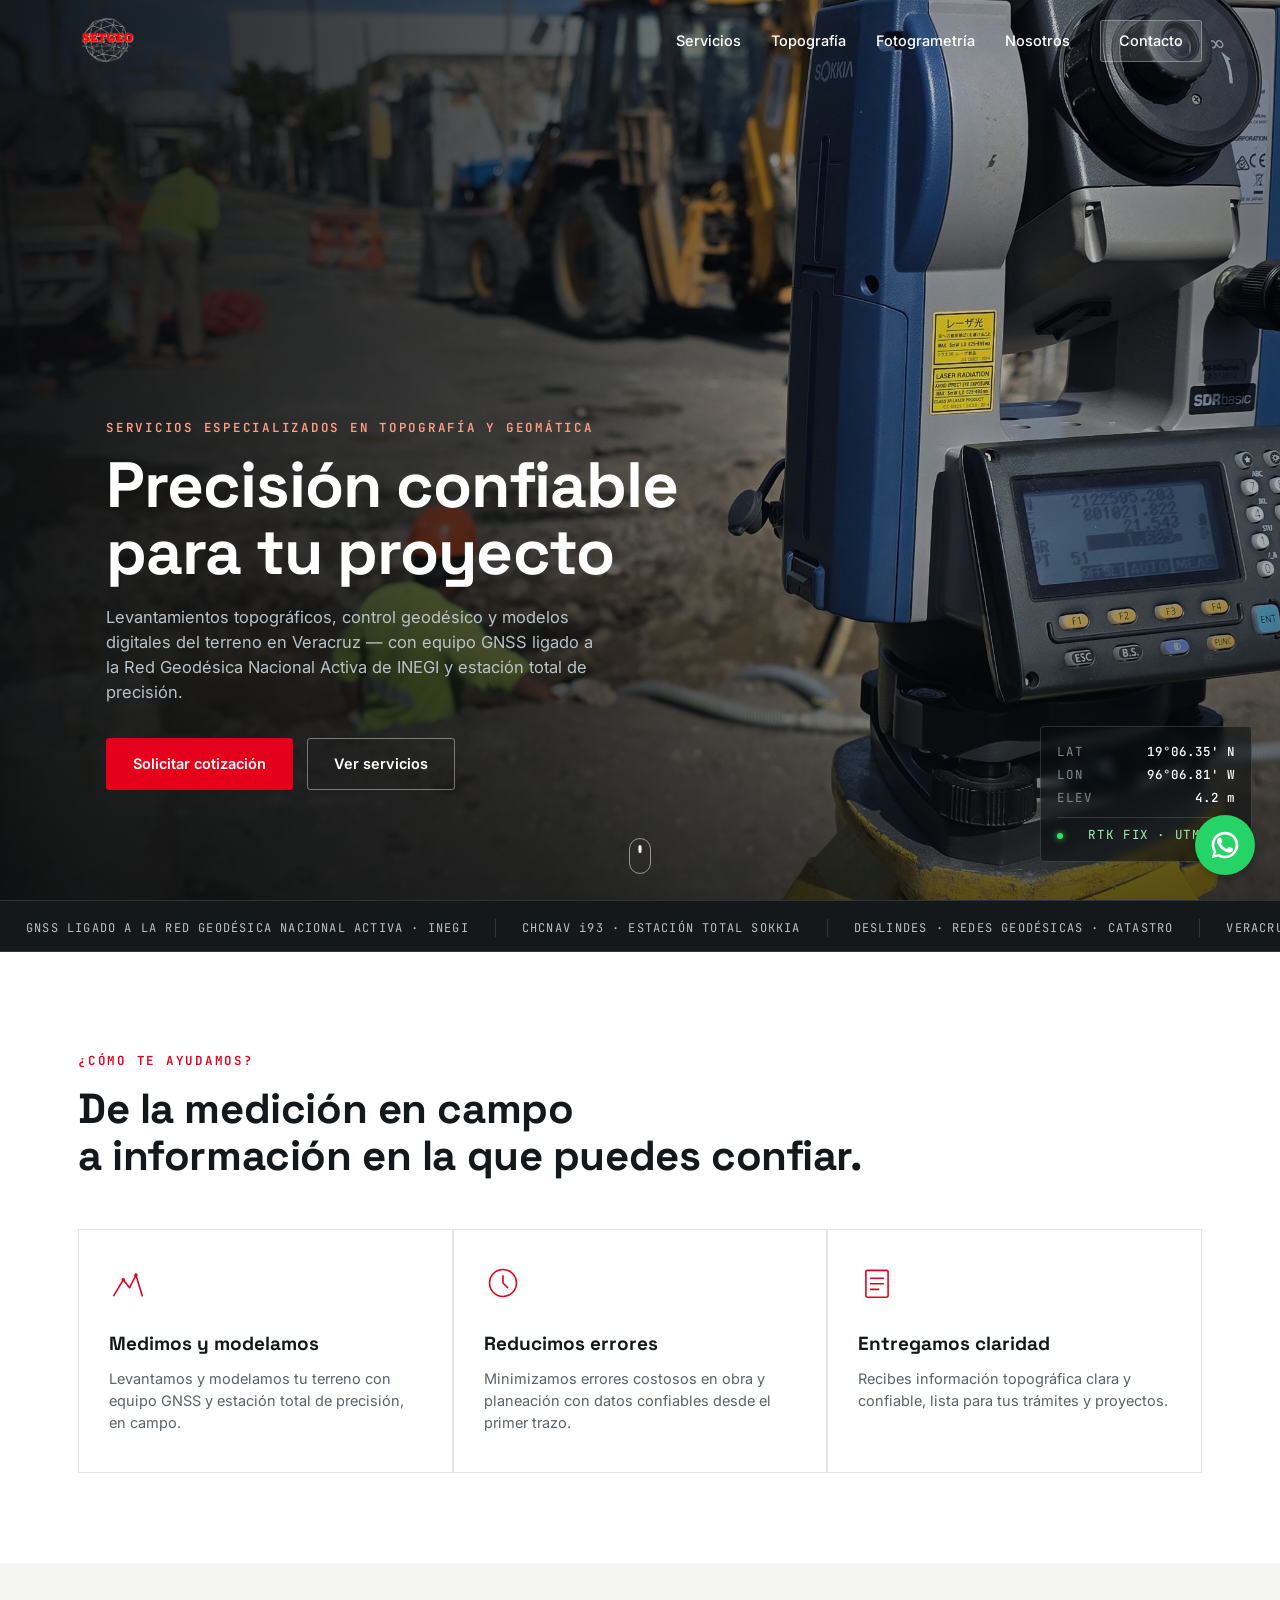
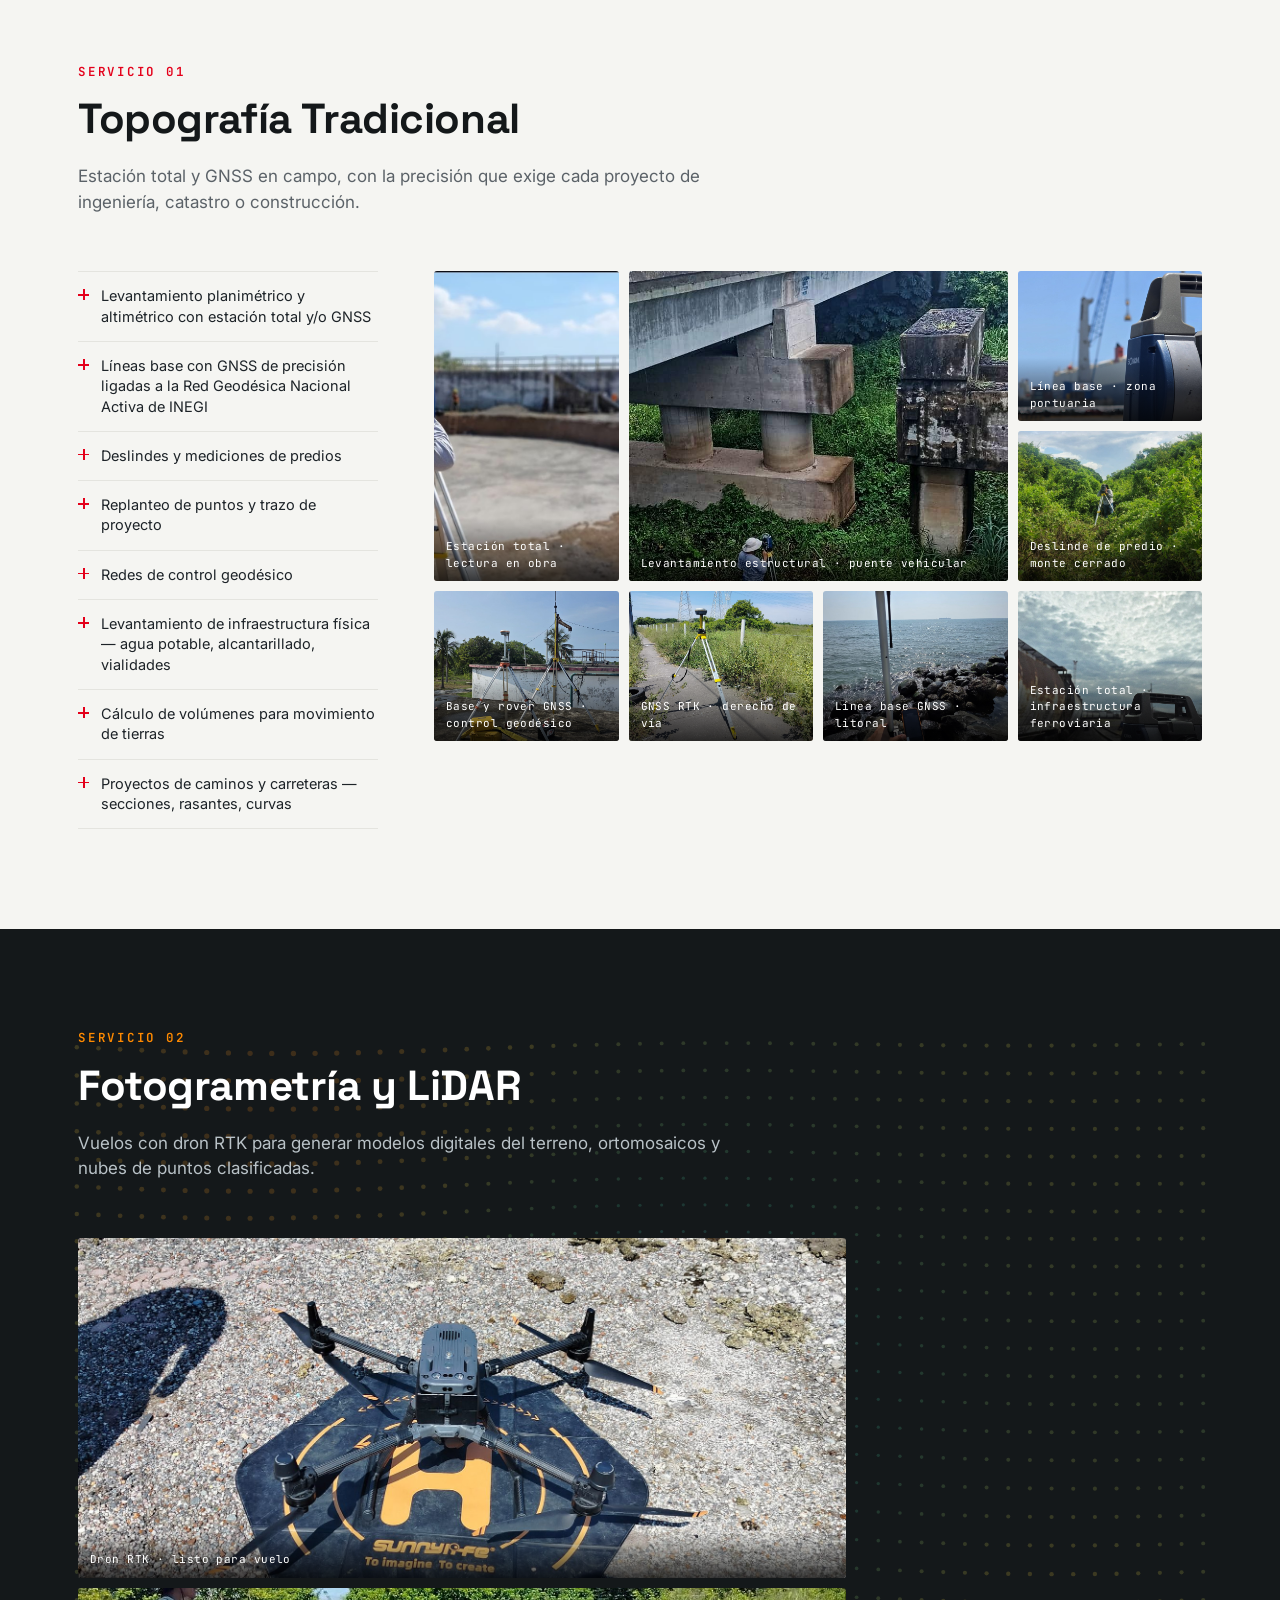
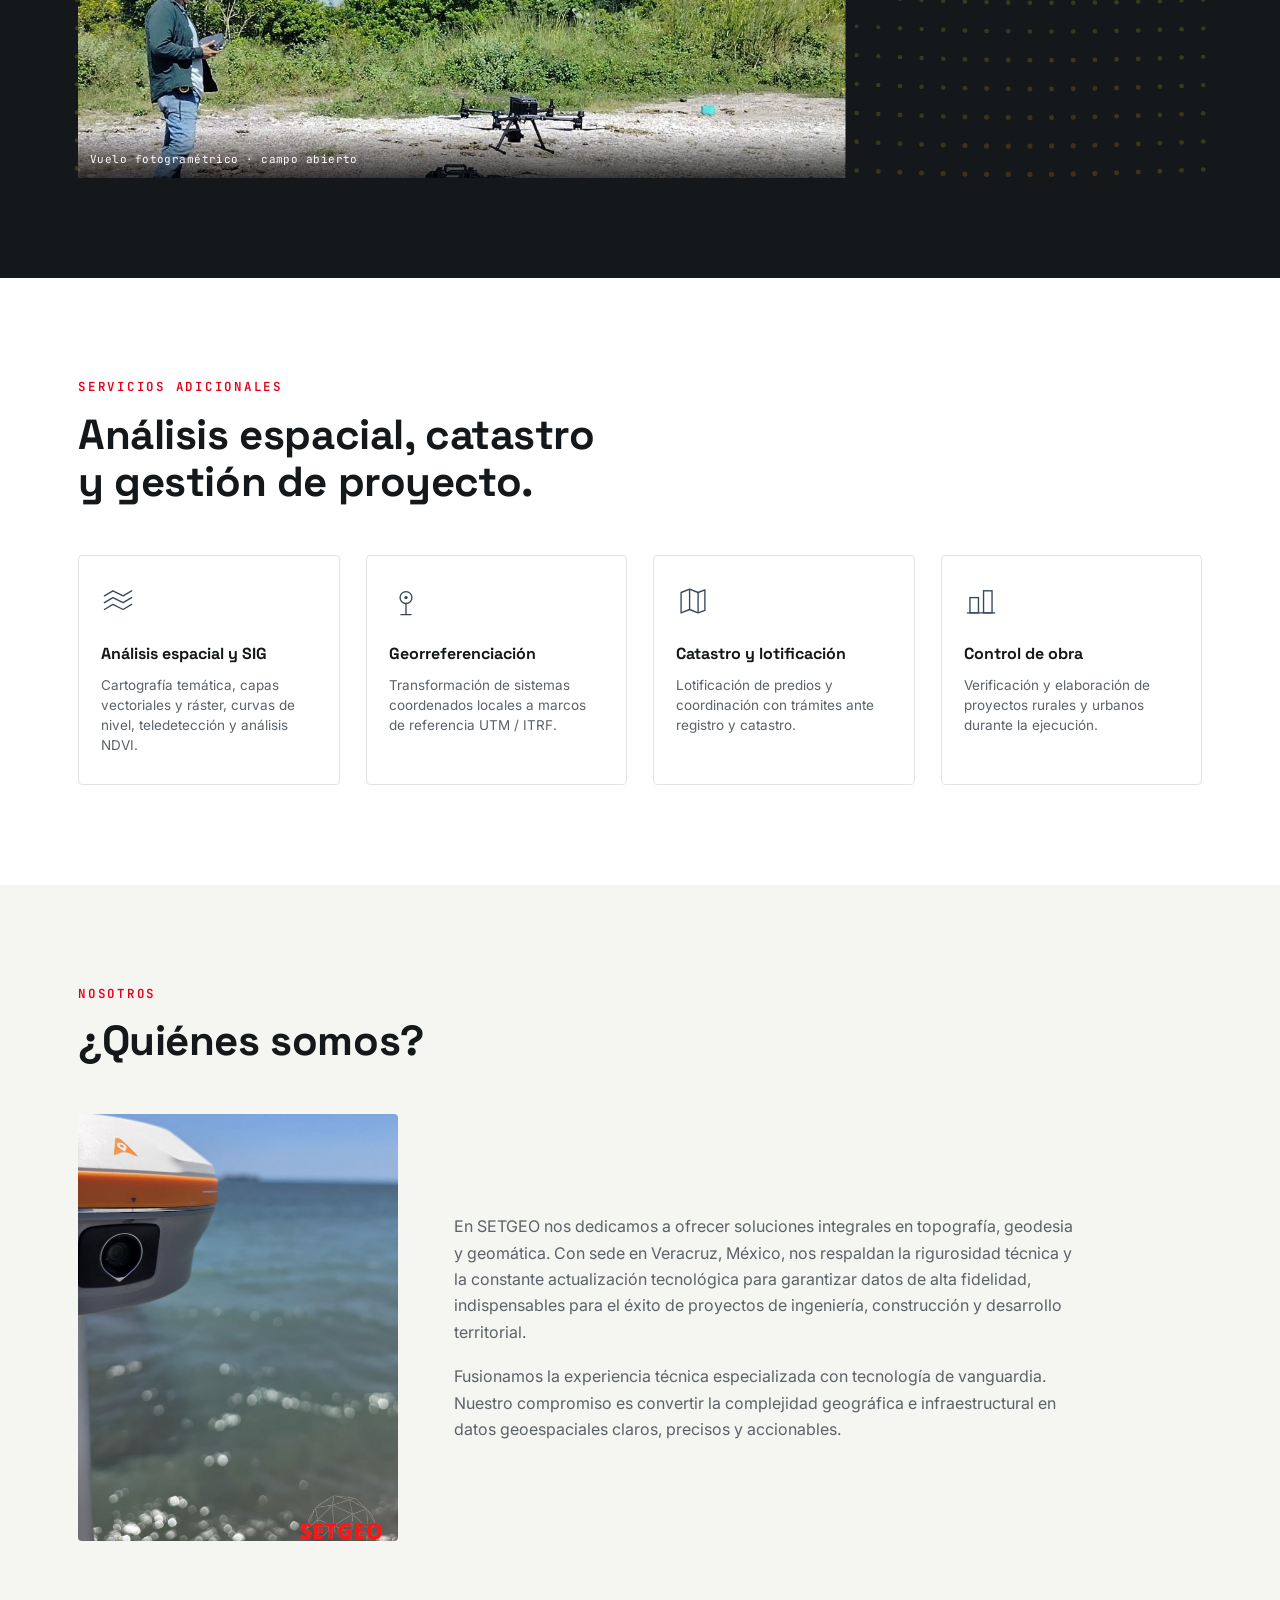
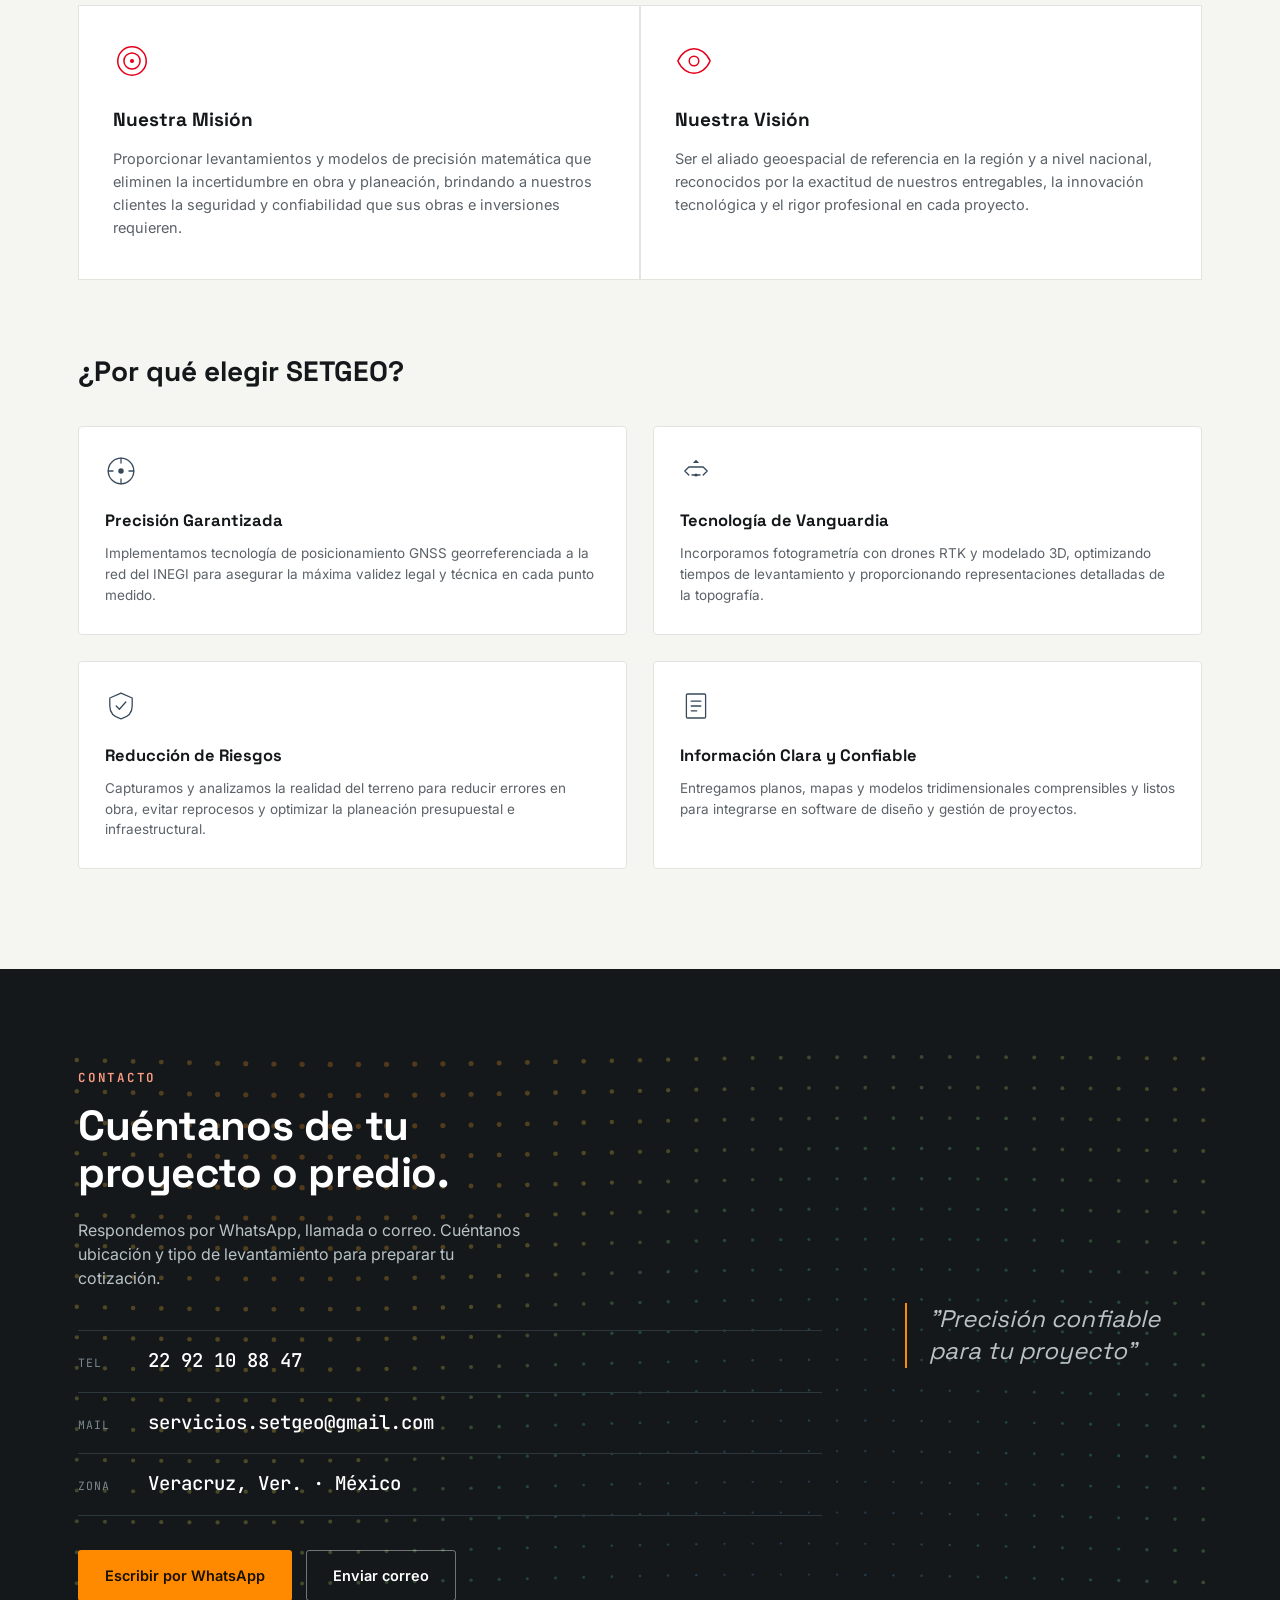
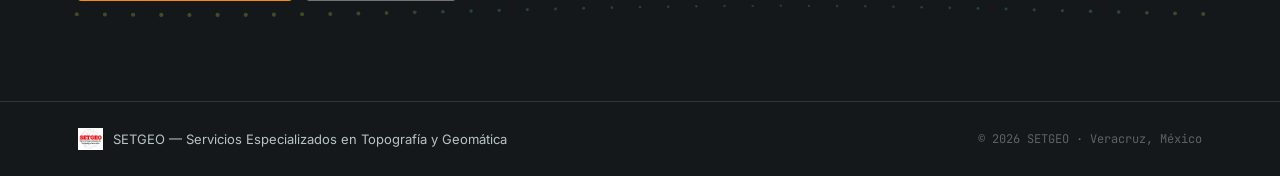
==== commit e0b43efb: "Update index.html" ====
--- a/index.html
+++ b/index.html
@@ -344,5 +344,17 @@
 </div>
 
 <script src="script.js"></script>
+  <!-- Botón Flotante de WhatsApp SETGEO -->
+<a href="https://wa.me/522292108847?text=Hola%20SETGEO,%20me%20interesa%20solicitar%20una%20cotizaci%C3%B3n%20para%20un%20estudio%20topogr%C3%A1fico." 
+   target="_blank" 
+   rel="noopener noreferrer" 
+   style="position: fixed; width: 60px; height: 60px; bottom: 25px; right: 25px; background-color: #25d366; color: #FFF; border-radius: 50px; text-align: center; font-size: 30px; box-shadow: 2px 2px 10px rgba(0,0,0,0.3); z-index: 10000; display: flex; align-items: center; justify-content: center; text-decoration: none;"
+   aria-label="Contactar por WhatsApp">
+  <!-- Ícono SVG de WhatsApp -->
+  <svg width="32" height="32" viewBox="0 0 24 24" fill="none" stroke="currentColor" stroke-width="2" stroke-linecap="round" stroke-linejoin="round" style="fill: white; stroke: none;">
+    <path d="M17.472 14.382c-.297-.149-1.758-.867-2.03-.967-.273-.099-.471-.148-.67.15-.197.297-.767.966-.94 1.164-.173.199-.347.223-.644.075-.297-.15-1.255-.463-2.39-1.475-.883-.788-1.48-1.761-1.653-2.059-.173-.297-.018-.458.13-.606.134-.133.298-.347.446-.521.151-.172.2-.296.3-.495.099-.198.05-.372-.025-.521-.075-.148-.669-1.611-.916-2.206-.242-.579-.487-.501-.669-.51l-.57-.01c-.198 0-.52.074-.792.372s-1.04 1.016-1.04 2.479 1.065 2.876 1.213 3.074c.149.198 2.095 3.2 5.076 4.487.709.306 1.263.489 1.694.626.712.226 1.36.194 1.872.118.571-.085 1.758-.719 2.006-1.413.248-.695.248-1.29.173-1.414-.074-.124-.272-.198-.57-.347z"/>
+    <path d="M12 2a10 10 0 0 0-8.528 15.242L2 22l4.898-1.415A10 10 0 1 0 12 2zm0 18a7.95 7.95 0 0 1-4.093-1.129l-.294-.175-3.04.878.895-2.923-.192-.306A7.95 7.95 0 1 1 12 20z"/>
+  </svg>
+</a>
 </body>
 </html>
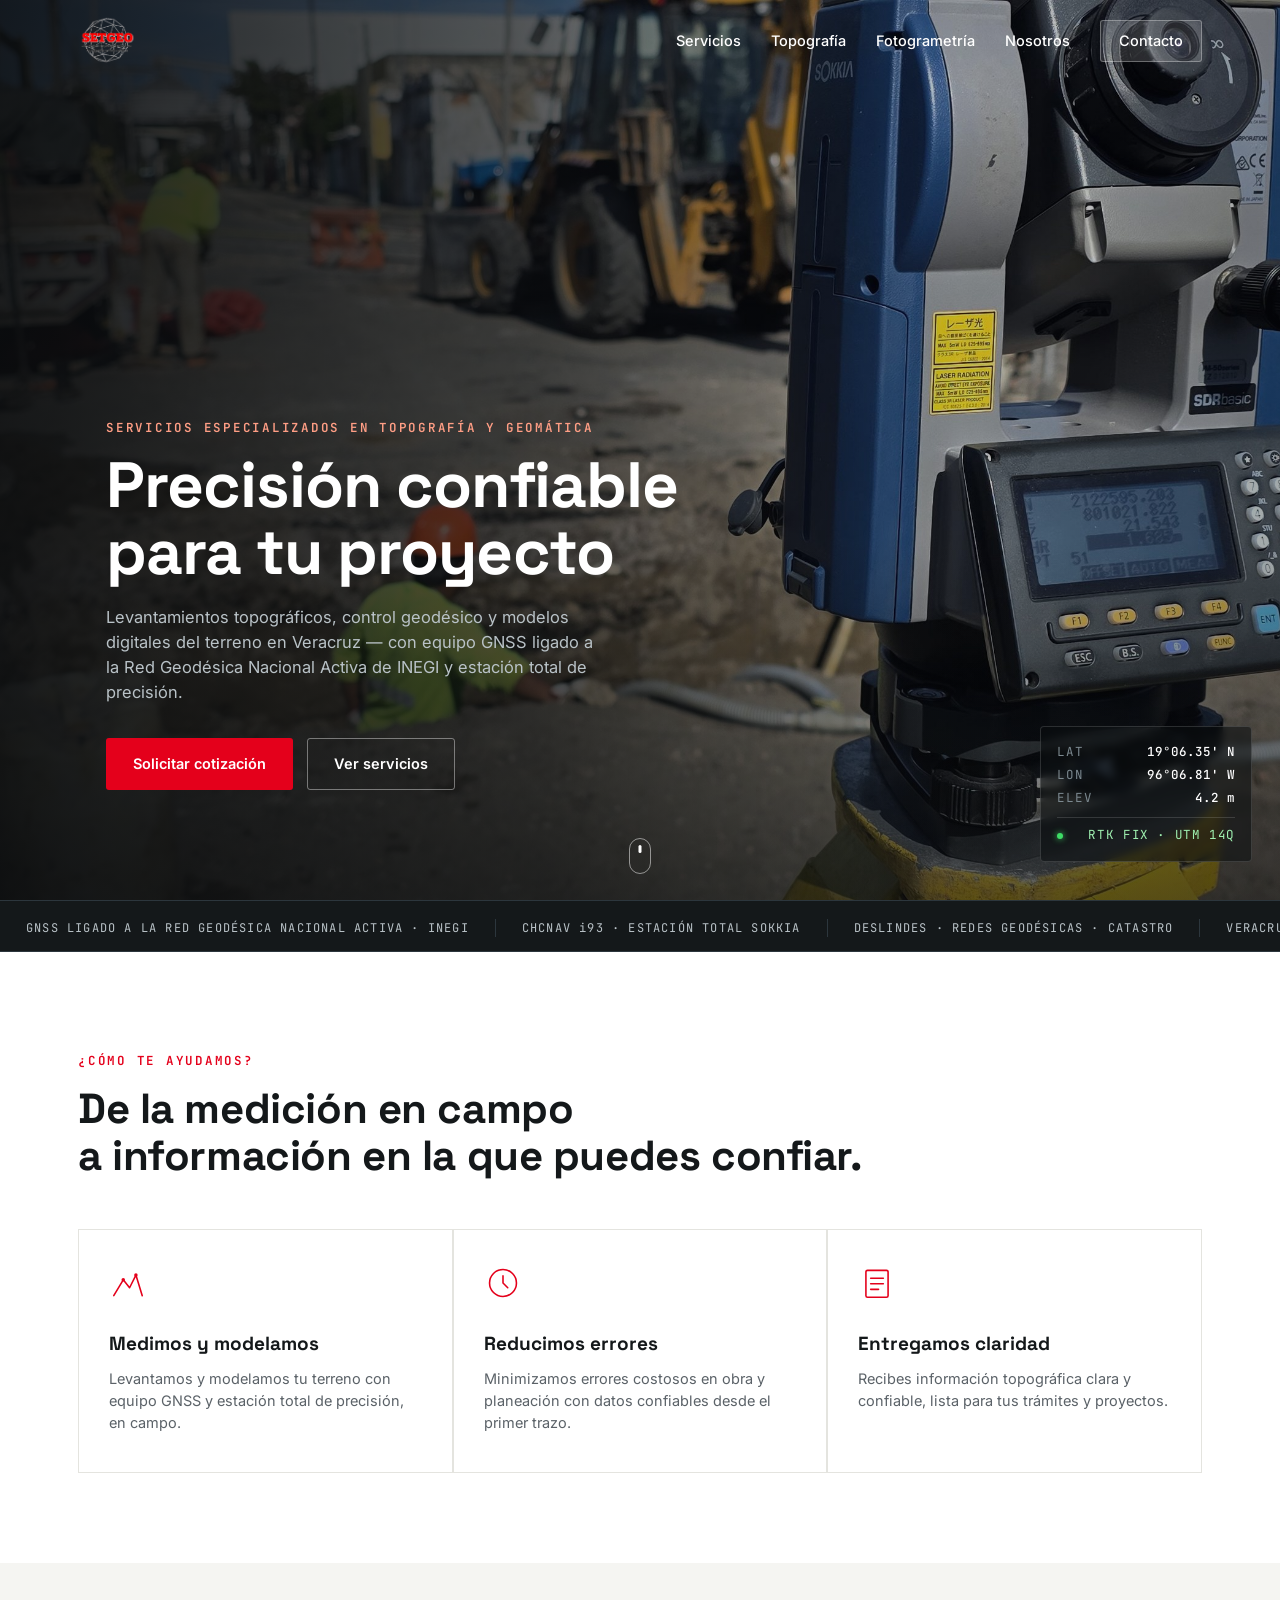
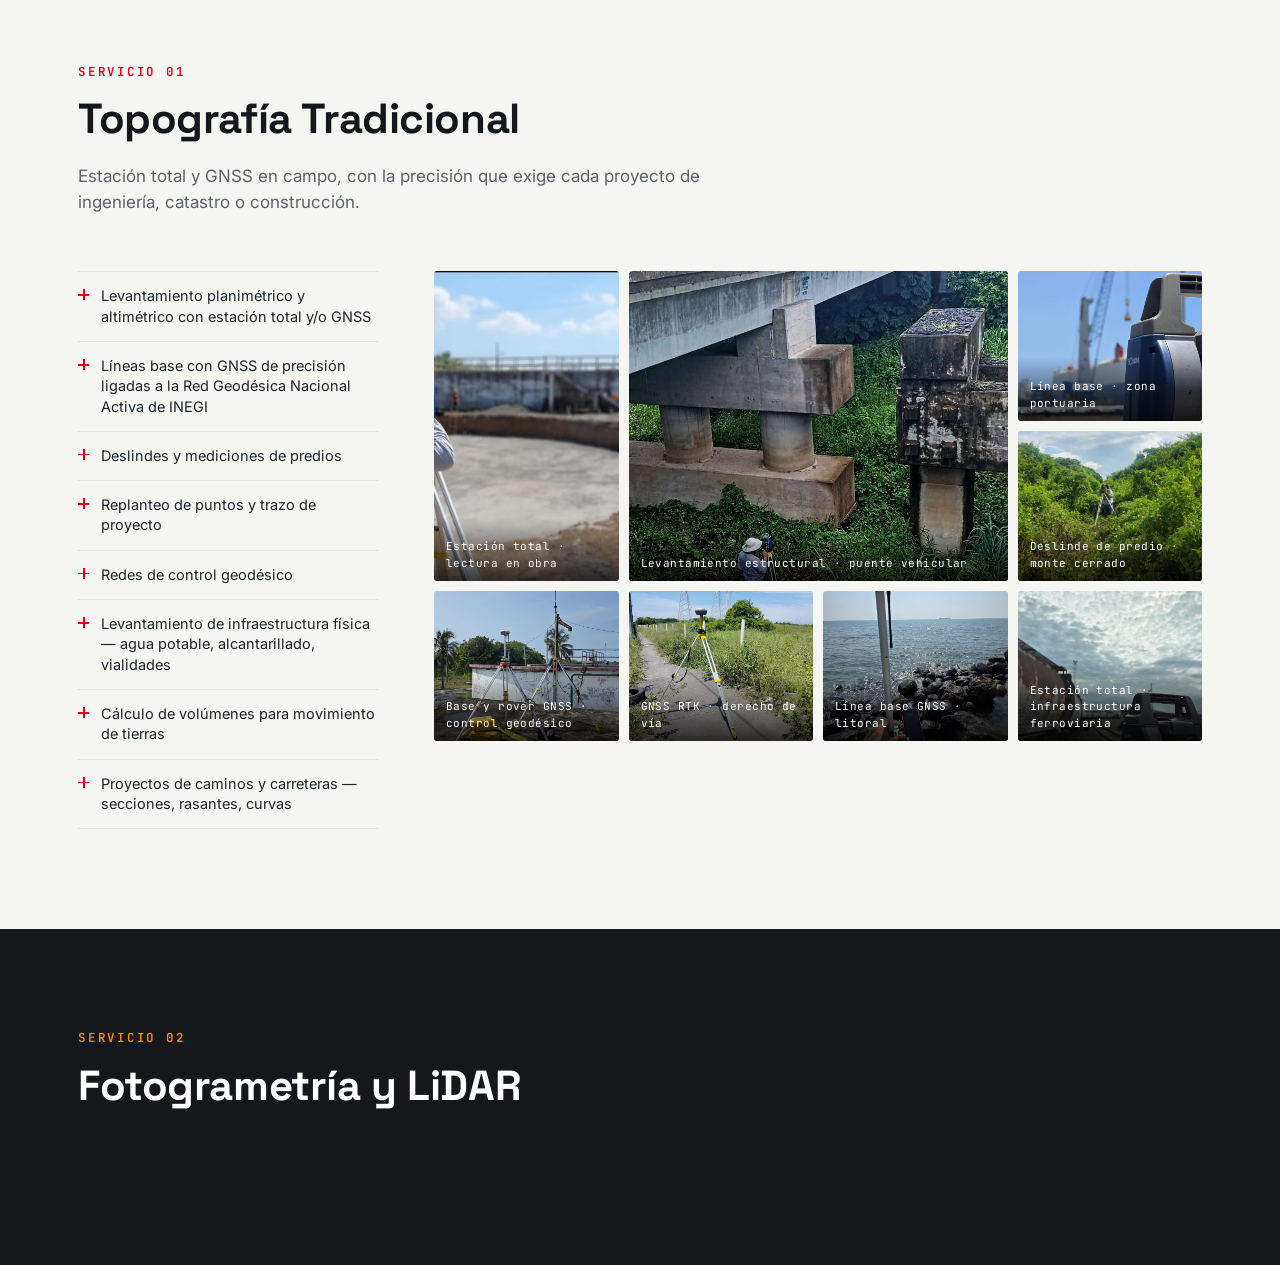
==== commit ba90667d: "Update index.html" ====
--- a/index.html
+++ b/index.html
@@ -46,7 +46,7 @@
     <h1 class="hero__title">Precisión confiable<br>para tu proyecto</h1>
     <p class="hero__lead">Levantamientos topográficos, control geodésico y modelos digitales del terreno en Veracruz — con equipo GNSS ligado a la Red Geodésica Nacional Activa de INEGI y estación total de precisión.</p>
     <div class="hero__actions">
-      <a href="#contacto" class="btn btn--red">Solicitar cotización</a>
+      <a href="https://wa.me/522292108847?text=Hola%20SETGEO,%20me%20interesa%20solicitar%20una%20cotizaci%C3%B3n%20para%20un%20estudio%20topogr%C3%A1fico." target="_blank" rel="noopener noreferrer" class="btn btn--red">Solicitar cotización</a>
       <a href="#ayudamos" class="btn btn--ghost-light">Ver servicios</a>
     </div>
   </div>
@@ -169,192 +169,4 @@
     <div class="service__head">
       <p class="eyebrow eyebrow--signal">Servicio 02</p>
       <h2 class="h2 h2--light">Fotogrametría y LiDAR</h2>
-      <p class="service__lead service__lead--light">Vuelos con dron RTK para generar modelos digitales del terreno, ortomosaicos y nubes de puntos clasificadas.</p>
-    </div>
-
-    <div class="service__body service__body--reverse">
-      <div class="geo__photos">
-        <figure class="gallery__item gallery__item--feature">
-          <img src="assets/geo-dron-landing.jpg" loading="lazy" alt="Dron RTK listo para despegue sobre plataforma de aterrizaje">
-          <figcaption>Dron RTK · listo para vuelo</figcaption>
-        </figure>
-        <figure class="gallery__item">
-          <img src="assets/geo-dron-piloto.jpg" loading="lazy" alt="Piloto operando dron durante vuelo fotogramétrico en campo">
-          <figcaption>Vuelo fotogramétrico · campo abierto</figcaption>
-        </figure>
-      </div>
-
-      <ul class="servicelist servicelist--light">
-        <li><span class="mark mark--signal"></span>Vuelos fotogramétricos RTK</li>
-        <li><span class="mark mark--signal"></span>Vuelos LiDAR</li>
-        <li><span class="mark mark--signal"></span>Nubes de puntos clasificadas</li>
-        <li><span class="mark mark--signal"></span>Modelos digitales de elevación (MDE / MDT)</li>
-        <li><span class="mark mark--signal"></span>Ortomosaicos georreferenciados</li>
-        <li><span class="mark mark--signal"></span>Curvas de nivel automatizadas</li>
-        <li><span class="mark mark--signal"></span>Cálculo de volúmenes desde nube de puntos</li>
-        <li><span class="mark mark--signal"></span>Cartografía y análisis espacial (SIG)</li>
-      </ul>
-    </div>
-  </div>
-</section>
-
-<!-- ============ SERVICIOS ADICIONALES ============ -->
-<section class="extra">
-  <div class="wrap">
-    <p class="eyebrow">Servicios adicionales</p>
-    <h2 class="h2">Análisis espacial, catastro<br>y gestión de proyecto.</h2>
-
-    <div class="extra__grid">
-      <div class="extracard">
-        <svg viewBox="0 0 40 40" fill="none"><path d="M4 14L14 8L26 14L36 8" stroke="currentColor" stroke-width="1.6" stroke-linecap="round" stroke-linejoin="round"/><path d="M4 22L14 16L26 22L36 16" stroke="currentColor" stroke-width="1.6" stroke-linecap="round" stroke-linejoin="round"/><path d="M4 30L14 24L26 30L36 24" stroke="currentColor" stroke-width="1.6" stroke-linecap="round" stroke-linejoin="round"/></svg>
-        <h3>Análisis espacial y SIG</h3>
-        <p>Cartografía temática, capas vectoriales y ráster, curvas de nivel, teledetección y análisis NDVI.</p>
-      </div>
-      <div class="extracard">
-        <svg viewBox="0 0 40 40" fill="none"><circle cx="20" cy="16" r="7" stroke="currentColor" stroke-width="1.6"/><path d="M20 23v13M14 36h12" stroke="currentColor" stroke-width="1.6" stroke-linecap="round"/><circle cx="20" cy="16" r="2" fill="currentColor"/></svg>
-        <h3>Georreferenciación</h3>
-        <p>Transformación de sistemas coordenados locales a marcos de referencia UTM / ITRF.</p>
-      </div>
-      <div class="extracard">
-        <svg viewBox="0 0 40 40" fill="none"><path d="M6 34V10l10-4 10 4 8-3v24l-8 3-10-4-10 4z" stroke="currentColor" stroke-width="1.6" stroke-linejoin="round"/><path d="M16 6v24M26 10v24" stroke="currentColor" stroke-width="1.6"/></svg>
-        <h3>Catastro y lotificación</h3>
-        <p>Lotificación de predios y coordinación con trámites ante registro y catastro.</p>
-      </div>
-      <div class="extracard">
-        <svg viewBox="0 0 40 40" fill="none"><rect x="7" y="16" width="10" height="18" stroke="currentColor" stroke-width="1.6"/><rect x="23" y="8" width="10" height="26" stroke="currentColor" stroke-width="1.6"/><path d="M4 34h32" stroke="currentColor" stroke-width="1.6" stroke-linecap="round"/></svg>
-        <h3>Control de obra</h3>
-        <p>Verificación y elaboración de proyectos rurales y urbanos durante la ejecución.</p>
-      </div>
-    </div>
-  </div>
-</section>
-
-<!-- ============ NOSOTROS ============ -->
-<section class="about" id="nosotros">
-  <div class="wrap">
-    <p class="eyebrow">Nosotros</p>
-    <h2 class="h2">¿Quiénes somos?</h2>
-
-    <div class="about__intro">
-      <div class="about__media">
-        <img src="assets/about-gnss-costa.jpg" loading="lazy" alt="Equipo GNSS de precisión en campo, litoral de Veracruz">
-      </div>
-      <div class="about__introtext">
-        <p>En SETGEO nos dedicamos a ofrecer soluciones integrales en topografía, geodesia y geomática. Con sede en Veracruz, México, nos respaldan la rigurosidad técnica y la constante actualización tecnológica para garantizar datos de alta fidelidad, indispensables para el éxito de proyectos de ingeniería, construcción y desarrollo territorial.</p>
-        <p>Fusionamos la experiencia técnica especializada con tecnología de vanguardia. Nuestro compromiso es convertir la complejidad geográfica e infraestructural en datos geoespaciales claros, precisos y accionables.</p>
-      </div>
-    </div>
-
-    <div class="pillars">
-      <div class="pillar">
-        <svg class="pillar__icon" viewBox="0 0 40 40" fill="none"><circle cx="20" cy="20" r="15" stroke="currentColor" stroke-width="1.6"/><circle cx="20" cy="20" r="8.5" stroke="currentColor" stroke-width="1.6"/><circle cx="20" cy="20" r="2.2" fill="currentColor"/></svg>
-        <h3>Nuestra Misión</h3>
-        <p>Proporcionar levantamientos y modelos de precisión matemática que eliminen la incertidumbre en obra y planeación, brindando a nuestros clientes la seguridad y confiabilidad que sus obras e inversiones requieren.</p>
-      </div>
-      <div class="pillar">
-        <svg class="pillar__icon" viewBox="0 0 40 40" fill="none"><path d="M3 20C7 11 14 7 20 7s13 4 17 13c-4 9-11 13-17 13S7 29 3 20z" stroke="currentColor" stroke-width="1.6" stroke-linejoin="round"/><circle cx="20" cy="20" r="5" stroke="currentColor" stroke-width="1.6"/></svg>
-        <h3>Nuestra Visión</h3>
-        <p>Ser el aliado geoespacial de referencia en la región y a nivel nacional, reconocidos por la exactitud de nuestros entregables, la innovación tecnológica y el rigor profesional en cada proyecto.</p>
-      </div>
-    </div>
-
-    <div class="why">
-      <h3 class="why__title">¿Por qué elegir SETGEO?</h3>
-      <div class="why__grid">
-        <div class="whycard">
-          <svg viewBox="0 0 40 40" fill="none"><circle cx="20" cy="20" r="16" stroke="currentColor" stroke-width="1.6"/><path d="M20 4v6M20 30v6M4 20h6M30 20h6" stroke="currentColor" stroke-width="1.6" stroke-linecap="round"/><circle cx="20" cy="20" r="3.4" fill="currentColor"/></svg>
-          <h4>Precisión Garantizada</h4>
-          <p>Implementamos tecnología de posicionamiento GNSS georreferenciada a la red del INEGI para asegurar la máxima validez legal y técnica en cada punto medido.</p>
-        </div>
-        <div class="whycard">
-          <svg viewBox="0 0 40 40" fill="none"><path d="M20 6l4 4h-8l4-4z" fill="currentColor"/><path d="M11 15h18M11 15l-5 5 5 5M29 15l5 5-5 5M15 25h10" stroke="currentColor" stroke-width="1.6" stroke-linecap="round" stroke-linejoin="round"/><circle cx="20" cy="25" r="2" fill="currentColor"/></svg>
-          <h4>Tecnología de Vanguardia</h4>
-          <p>Incorporamos fotogrametría con drones RTK y modelado 3D, optimizando tiempos de levantamiento y proporcionando representaciones detalladas de la topografía.</p>
-        </div>
-        <div class="whycard">
-          <svg viewBox="0 0 40 40" fill="none"><path d="M20 4l14 6v10c0 9-6 14-14 16C12 34 6 29 6 20V10l14-6z" stroke="currentColor" stroke-width="1.6" stroke-linejoin="round"/><path d="M14 20l4 4 8-9" stroke="currentColor" stroke-width="1.6" stroke-linecap="round" stroke-linejoin="round"/></svg>
-          <h4>Reducción de Riesgos</h4>
-          <p>Capturamos y analizamos la realidad del terreno para reducir errores en obra, evitar reprocesos y optimizar la planeación presupuestal e infraestructural.</p>
-        </div>
-        <div class="whycard">
-          <svg viewBox="0 0 40 40" fill="none"><rect x="8" y="5" width="24" height="30" rx="1.5" stroke="currentColor" stroke-width="1.6"/><path d="M14 14h12M14 20h12M14 26h7" stroke="currentColor" stroke-width="1.6" stroke-linecap="round"/></svg>
-          <h4>Información Clara y Confiable</h4>
-          <p>Entregamos planos, mapas y modelos tridimensionales comprensibles y listos para integrarse en software de diseño y gestión de proyectos.</p>
-        </div>
-      </div>
-    </div>
-  </div>
-</section>
-
-<!-- ============ CONTACTO ============ -->
-<section class="contact" id="contacto">
-  <canvas class="geo__canvas geo__canvas--contact" id="pointCloud2" aria-hidden="true"></canvas>
-  <div class="wrap contact__wrap">
-    <div class="contact__left">
-      <p class="eyebrow eyebrow--light">Contacto</p>
-      <h2 class="h2 h2--light">Cuéntanos de tu<br>proyecto o predio.</h2>
-      <p class="contact__lead">Respondemos por WhatsApp, llamada o correo. Cuéntanos ubicación y tipo de levantamiento para preparar tu cotización.</p>
-
-      <div class="contact__data">
-        <div class="contact__row">
-          <span class="contact__label">TEL</span>
-          <a href="tel:+522292108847" class="contact__value">22 92 10 88 47</a>
-        </div>
-        <div class="contact__row">
-          <span class="contact__label">MAIL</span>
-          <a href="mailto:servicios.setgeo@gmail.com" class="contact__value">servicios.setgeo@gmail.com</a>
-        </div>
-        <div class="contact__row">
-          <span class="contact__label">ZONA</span>
-          <span class="contact__value">Veracruz, Ver. · México</span>
-        </div>
-      </div>
-
-      <div class="contact__actions">
-        <a href="https://wa.me/522292108847" target="_blank" rel="noopener" class="btn btn--signal">Escribir por WhatsApp</a>
-        <a href="mailto:servicios.setgeo@gmail.com" class="btn btn--ghost-light">Enviar correo</a>
-      </div>
-    </div>
-
-    <div class="contact__right">
-      <p class="contact__tagline">"Precisión confiable<br>para tu proyecto"</p>
-    </div>
-  </div>
-</section>
-
-<footer class="footer">
-  <div class="wrap footer__inner">
-    <div class="footer__brand">
-      <img src="assets/logo-setgeo.png" alt="SETGEO" class="footer__logo">
-      <span>SETGEO — Servicios Especializados en Topografía y Geomática</span>
-    </div>
-    <p class="footer__copy">© 2026 SETGEO · Veracruz, México</p>
-  </div>
-</footer>
-
-<!-- ============ LIGHTBOX ============ -->
-<div class="lightbox" id="lightbox" aria-hidden="true">
-  <button class="lightbox__close" id="lightboxClose" aria-label="Cerrar">&times;</button>
-  <button class="lightbox__nav lightbox__nav--prev" id="lightboxPrev" aria-label="Foto anterior">&#8249;</button>
-  <button class="lightbox__nav lightbox__nav--next" id="lightboxNext" aria-label="Foto siguiente">&#8250;</button>
-  <figure class="lightbox__figure">
-    <img id="lightboxImg" src="" alt="">
-    <figcaption id="lightboxCaption"></figcaption>
-  </figure>
-</div>
-
-<script src="script.js"></script>
-  <!-- Botón Flotante de WhatsApp SETGEO -->
-<a href="https://wa.me/522292108847?text=Hola%20SETGEO,%20me%20interesa%20solicitar%20una%20cotizaci%C3%B3n%20para%20un%20estudio%20topogr%C3%A1fico." 
-   target="_blank" 
-   rel="noopener noreferrer" 
-   style="position: fixed; width: 60px; height: 60px; bottom: 25px; right: 25px; background-color: #25d366; color: #FFF; border-radius: 50px; text-align: center; font-size: 30px; box-shadow: 2px 2px 10px rgba(0,0,0,0.3); z-index: 10000; display: flex; align-items: center; justify-content: center; text-decoration: none;"
-   aria-label="Contactar por WhatsApp">
-  <!-- Ícono SVG de WhatsApp -->
-  <svg width="32" height="32" viewBox="0 0 24 24" fill="none" stroke="currentColor" stroke-width="2" stroke-linecap="round" stroke-linejoin="round" style="fill: white; stroke: none;">
-    <path d="M17.472 14.382c-.297-.149-1.758-.867-2.03-.967-.273-.099-.471-.148-.67.15-.197.297-.767.966-.94 1.164-.173.199-.347.223-.644.075-.297-.15-1.255-.463-2.39-1.475-.883-.788-1.48-1.761-1.653-2.059-.173-.297-.018-.458.13-.606.134-.133.298-.347.446-.521.151-.172.2-.296.3-.495.099-.198.05-.372-.025-.521-.075-.148-.669-1.611-.916-2.206-.242-.579-.487-.501-.669-.51l-.57-.01c-.198 0-.52.074-.792.372s-1.04 1.016-1.04 2.479 1.065 2.876 1.213 3.074c.149.198 2.095 3.2 5.076 4.487.709.306 1.263.489 1.694.626.712.226 1.36.194 1.872.118.571-.085 1.758-.719 2.006-1.413.248-.695.248-1.29.173-1.414-.074-.124-.272-.198-.57-.347z"/>
-    <path d="M12 2a10 10 0 0 0-8.528 15.242L2 22l4.898-1.415A10 10 0 1 0 12 2zm0 18a7.95 7.95 0 0 1-4.093-1.129l-.294-.175-3.04.878.895-2.923-.192-.306A7.95 7.95 0 1 1 12 20z"/>
-  </svg>
-</a>
-</body>
-</html>
+      <p class
